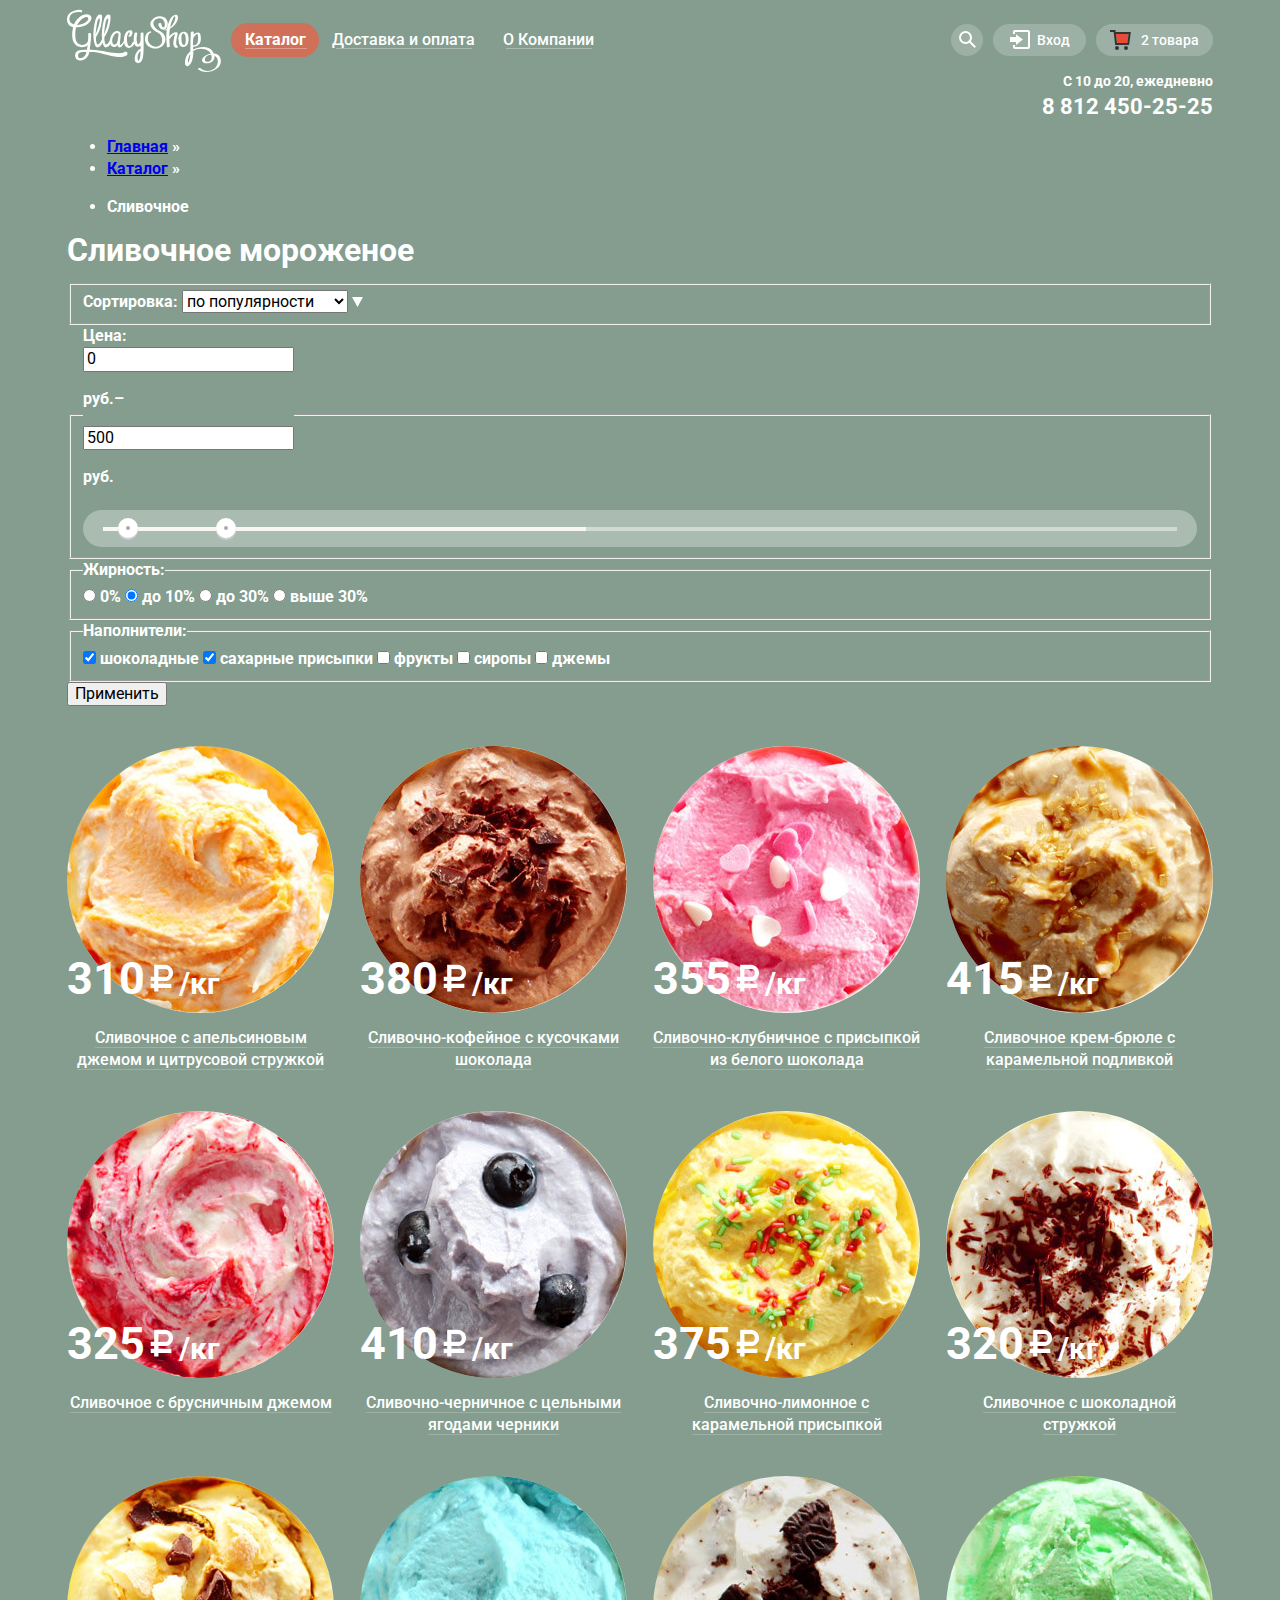
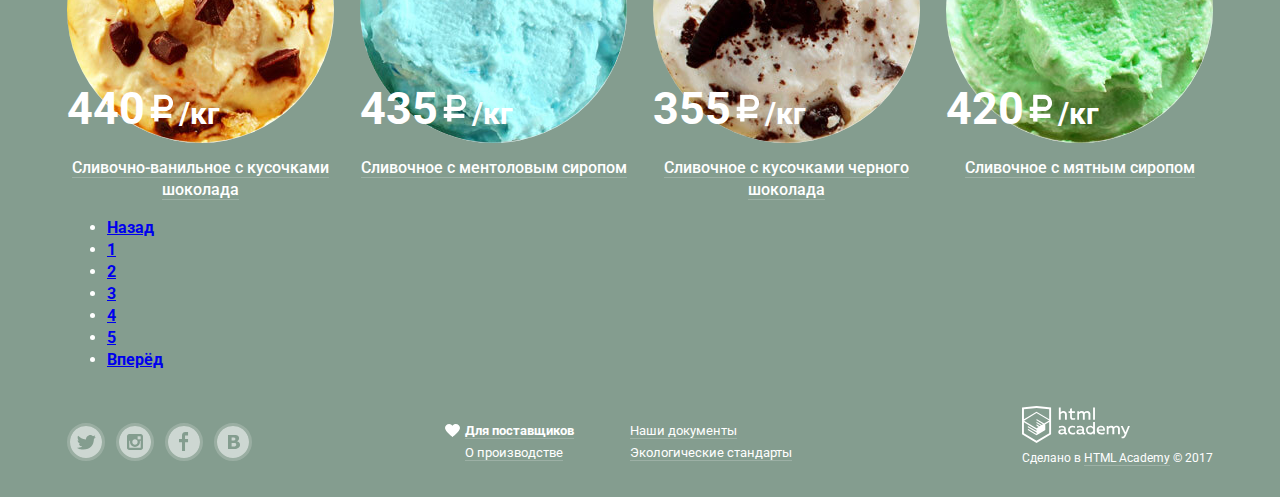
==== catalog.html @ 866242d4 "сделала почти все, кроме фильтров, хлебных крошек, навигации по страницам и карту поправить" ====
<!DOCTYPE html>
<html lang="ru">
  <head>
      <meta charset="utf-8">
      <title>HTML Academy: Глейси</title>
      <link rel="stylesheet" href="css/normalize.css">
      <link href="https://fonts.googleapis.com/css?family=Roboto:400,500,700" rel="stylesheet">
      <link rel="stylesheet" href="css/style.css">
  </head>
  <body>
      <header class="main_header container">
          <nav class="main_header_navigation">
            <a class="header_navigation_logo">
                <img src="img/logo.svg" alt="Логотип магазина Gllacy" width="154" height="64">
            </a>
            <ul class="header_navigation_list">
              <li class="header_navigation dropdown-wrp"  tabindex="0">
                <a href="catalog.html" class="link_active" aria-label="Перейти на сайт каталога" >Каталог</a>
                <ul class="sub_menu_list">
                  <li class="modal_menu"  tabindex="0">
                    <a href="#" > Новинки</a>
                  </li>
                  <li class="modal_menu">
                    <a href="catalog.html">Сливочное</a>
                  </li>
                  <li class="modal_menu">
                    <a href="#"> Щербеты</a>
                  </li>
                  <li class="modal_menu">
                    <a href="#"> Фруктовый лед</a>
                  </li>
                  <li class="modal_menu">
                    <a href="#"> Мелорин</a>
                  </li>
                </ul>
              </li>
              <li class="header_navigation ">
                <a href="#" class="link">Доставка и оплата</a>
              </li>
              <li class="header_navigation">
                <a href="#" class="link">О Компании</a>
              </li>
            </ul>
            <ul class="user_navigation_list">
              <li class="user_navigation dropdown-wrp" tabindex="0">
                <a href="#" class="user_nav_link">
                    <img src="img/loupe.svg" alt="Поиск" width="17" height="17">
                  <span aria-label="открыть форму для поиска"></span>
                </a>
                <section class="modal_search">
                  <form class="modal_search_form" method="post" action="https://echo.htmlacademy.ru">
                    <input name="text" type="search" placeholder="Что ищем?" value="">
                  </form>
                </section>
              </li>
              <li class="user_navigation dropdown-wrp" tabindex="0">
                <a href="#" aria-label="форма для входа" class="user_nav_link" >
                  <svg xmlns="http://www.w3.org/2000/svg" xmlns:xlink="http://www.w3.org/1999/xlink" width="21" height="19" viewBox="0 0 21 19">
                    <path d="M6 14.875L12.917 9.5 6 4.125v2.917H-.042v4.917H6z" />
                    <path d="M18 0H5C3.9 0 3 .9 3 2v2h2V2h13v15H5v-2H3v2c0 1.1.9 2 2 2h13c1.1 0 2-.9 2-2V2c0-1.1-.9-2-2-2z" />
                  </svg>
                  <span>Вход</span>
                </a>
                <section class=" modal_login">
                  <form class="modal_user_form" method="post" action="https://echo.htmlacademy.ru">
                    <input name="user-login" type="email" placeholder="Электронная почта" pattern="([A-z0-9_.-]{1,})@([A-z0-9_.-]{1,}).([A-z]{2,8})" value="">
                    <input name="user-password" type="password" placeholder="Пароль" value="">
                    <button class="btn modal_btn" type="submit">Войти</button>
                    <ul class="modal_login_list">
                      <li>
                        <a class="modal_login_btn" href="#">Забыли пароль?</a>
                      </li>
                      <li>
                        <a class="modal_login_btn" href="#">Новая регистрация</a>
                      </li>
                    </ul>
                  </form>
                </section>
              </li>
              <li class="user_navigation ">
                <a href="#" aria-label="Корзина товаров">
                    <img src="img/basket-red.svg" alt="товары в корзине" width="21" height="20">
                  <span>2 товара</span>
                </a>
                <section class="modal modal__cart">
                    <h2 class="visually-hidden">Наполнение корзины</h2>
                        <div class="table">
                            <div class="row-1">
                                <button class="modal__cart__delete-item" type="button"></button>                               
                                    <p class="modal__cart__img">
                                        <img src="img/orange-jam_small.jpg" alt="Пломбир с апельсиновым джемом" width="33" height="33">
                                    </p>
                                    <p class="modal-cart__ice-cream">Пломбир с апельсиновым джемом</p>
                                    <p class="modal-cart__price">1,5кг х
                                        <span class="modal-cart__price-count">200 руб.</span></p>
                                    <p class="price-per-weight">300 руб.</p>
                            </div>
                            <div class="row-1">
                                <button class="modal__cart__delete-item" type="button"></button>
                                    <p class="modal__cart__img">
                                        <img  src="img/strawberry_small.jpg" alt="Клубничный пломбир с присыпкой из белого шоколада" width="33" height="33">
                                    </p>
                                    <p class="modal-cart__ice-cream">Клубничный пломбир с присыпкой из белого шоколада</p>
                                    <p class="modal-cart__price">1,5кг х<span class="modal-cart__price-count">300 руб.</span></p>
                                    <p class="price-per-weight">450 руб.</p>
                            </div>
                        </div>
                        <span class="right">
                            <b class="modal__cart__sum">Итого: 750 руб.</b>
                        </span>
                        <a class="button modal__cart__button" href="#">Оформить заказ</a> 
                </section>   
              </li>
            </ul>
          </nav>
          <div class="time_work">
            <p>С 10 до 20, ежедневно</p>
            <a href="tel:88124502525" aria-label="телефон обратной связи">8 812 450-25-25</a>
          </div>
        </header>

    <main>
      <div class="container">
          <ul class="breadcrumbs">
            <li>
              <a class="breadcrumbs__link" href="index.html">Главная</a>
              <span class="section__breadcrumbs">&raquo;</span>
            </li>
            <li>
              <a class="breadcrumbs__link" href="#">Каталог</a>
              <span class="section__breadcrumbs">&raquo;</span>
            </li>
            <li>
              <p class="breadcrumbs__link--active" href="#">Сливочное</p>
            </li>
        </ul>
        <h1 class="header">Сливочное мороженое</h1>

        <section class="choice">

              <h2 class="visually-hidden">Форма выбора</h2>
              <form class="choice-form" action="https://echo.htmlacademy.ru" method="post">
                <div class="choice-wrapper">
                <fieldset class="choice-form-item">
                  <label class="choice-form__label" for="sort">Сортировка:</label>
                  <select class="choice-form__select" id="sort" name="sort">
                    <option class="choice-form__select__item" value="popularity">по популярности</option>
                    <option class="choice-form__select__item" value="cheapest">сначала недорогие</option>
                    <option class="choice-form__select__item" value="expensive">сначала дорогие</option>
                    <option class="choice-form__select__item" value="fat-range">по жирности</option>
                  </select>
                  <svg class="select-arrow" version="1.1" id="Layer_1" xmlns="http://www.w3.org/2000/svg" xmlns:xlink="http://www.w3.org/1999/xlink" x="0px" y="0px"
                    width="11px" height="10px" viewBox="0 0 11 10" enable-background="new 0 0 11 10" xml:space="preserve">
                    <polyline fill="currentColor" points="5.5,10 0,0 11,0 "/>
                  </svg>
                </fieldset>

                <fieldset class="choice-form-item">
                  <legend class="choice-form__price">Цена:
                    <div class="price-controls">
                      <label class="visually-hidden min-price" for="lowest-price">Наименьшая цена</label>
                      <input  type="text" id="lowest-price" value="0">
                      <p class="price-controls__label">руб.&ndash;</p>
                      <label class="visually-hidden max-price" for="highest-price">Наибольшая цена</label>
                      <input type="text" id="highest-price" value="500">
                      <p class="price-controls__label">руб.</p>
                    </div>
                  </legend>
                    <div class="choice-form-item__range-filter">
                      <div class="range-controls">
                        <div class="scale">
                          <div class="bar" style="margin-left: 0%; width: 45%"></div>
                        </div>
                        <div class="toggle toggle-min"></div>
                        <div class="toggle toggle-max"></div>
                       </div>
                    </div>
                </fieldset>

                <fieldset class="choice-form-item">
                  <legend class="choice-form__fat">Жирность:</legend>
                  <div class="choice-form__radio__wrapper">
                    <input class="choice-form__radio" type="radio" id="choice-form-btn-1" name="fat" value="0">
                    <label class="choice-form__label choice-form__radio__label" for="choice-form-btn-1">0%</label>
                    <input class="choice-form__radio" type="radio" id="choice-form-btn-2" name="fat" value="up-to-10" checked>
                    <label class="choice-form__label choice-form__radio__label" for="choice-form-btn-2">до 10%</label>
                    <input class="choice-form__radio" type="radio" id="choice-form-btn-3" name="fat" value="up-to-30">
                    <label class="choice-form__label choice-form__radio__label" for="choice-form-btn-3">до 30%</label>
                    <input class="choice-form__radio" type="radio" id="choice-form-btn-4" name="fat" value="over-30">
                    <label class="choice-form__label choice-form__radio__label" for="choice-form-btn-4">выше 30%</label>
                  </div>
                </fieldset>
                <fieldset class="choice-form-item">
                  <legend class="choice-form__inner">Наполнители:</legend>
                  <div class="choice-form__checkbox__wrapper">

                      <input class="choice-form__checkbox" type="checkbox" id="chocolate" name="chocolate" value="chocolate" checked>
                      <label class="choice-form__label choice-form__checkbox__label" for="chocolate">шоколадные</label>

                      <input class="choice-form__checkbox" type="checkbox" id="sugar" name="filler" value="sugar" checked>
                      <label class="choice-form__label choice-form__checkbox__label" for="sugar">сахарные присыпки</label>

                      <input class="choice-form__checkbox" type="checkbox" id="fruits" name="filler" value="fruits">
                      <label class="choice-form__label choice-form__checkbox__label" for="fruits">фрукты</label>

                      <input class="choice-form__checkbox" type="checkbox" id="syrup" name="filler" value="syrup">
                      <label class="choice-form__label choice-form__checkbox__label" for="syrup">сиропы</label>

                      <input class="choice-form__checkbox" type="checkbox" id="jam" name="filler" value="jam">
                      <label class="choice-form__label choice-form__checkbox__label" for="jam">джемы</label>

                </div>
                </fieldset>
                <button class="choice-form__sort-button" type="submit">Применить</button>
              </div>
              </form>
        </section>

        <div class="icecreams">
            <article class="icecream"  tabindex="0">
              <div class="icecream_inner">
                <div class="icecreams_container_image">
                  <img src="img/orange-jam.jpg" width="267" height="267" alt="Цитрусовое">
                </div>
                <p class="icecream_price">
                  <span class="price">310</span>
                  <span class="symbol"></span>
                  <span class="measure">/кг</span>
                </p>
                <p class="icecream_description">
                  <a href="#" class="link">Сливочное с апельсиновым джемом и цитрусовой стружкой</a>
                </p>
              </div>
              <div class="icecream_btn">
                <a class="btn hidden-btn">Быстрый просмотр</a>
              </div>
            </article>
            <article class="icecream"  tabindex="0">
              <div class="icecream_inner">
                <div class="icecreams_container_image">
                  <img src="img/coffee.jpg" width="267" height="267" alt="Кофейное">
                </div>
                <p class="icecream_price">
                  <span class="price">380</span>
                  <span class="symbol"></span>
                  <span class="measure">/кг</span>
                </p>
                <p class="icecream_description">
                  <a href="#" class="link">Сливочно-кофейное с кусочками шоколада</a>
                </p>
              </div>
              <div class="icecream_btn"  >
                <a class="btn hidden-btn">Быстрый просмотр</a>
              </div>
            </article>
            <article class="icecream"  tabindex="0">
              <div class="icecream_inner">
                <div class="icecreams_container_image">
                  <img src="img/strawberry.jpg" width="267" height="267" alt="Клубничное">
                </div>
                <p class="icecream_price">
                  <span class="price">355</span>
                  <span class="symbol"></span>
                  <span class="measure">/кг</span>
                </p>
                <p class="icecream_description">
                  <a href="#" class="link">Сливочно-клубничное с присыпкой из белого шоколада</a>
                </p>
              </div>
              <div class="icecream_btn">
                <a class="btn hidden-btn">Быстрый просмотр</a>
              </div>
            </article>
            <article class="icecream"  tabindex="0">
              <div class="icecream_inner">
                <div class="icecreams_container_image">
                  <img src="img/brulee.jpg" width="267" height="267" alt="Брюле">
                </div>
                <p class="icecream_price">
                  <span class="price">415</span>
                  <span class="symbol"></span>
                  <span class="measure">/кг</span>
                </p>
                <p class="icecream_description">
                  <a href="#" class="link">Сливочное крем-брюле с карамельной подливкой</a>
                </p>
              </div>
              <div class="icecream_btn">
                <a class="btn hidden-btn">Быстрый просмотр</a>
              </div>
            </article>
        </div>
        <div class="icecreams">   
            <article class="icecream"  tabindex="0">
                <div class="icecream_inner">
                  <div class="icecreams_container_image">
                    <img src="img/lingonberry.jpg" width="267" height="267" alt="Брусничное">
                  </div>
                  <p class="icecream_price">
                    <span class="price">325</span>
                    <span class="symbol"></span>
                    <span class="measure">/кг</span>
                  </p>
                  <p class="icecream_description">
                    <a href="#" class="link">Сливочное с брусничным джемом</a>
                  </p>
                </div>
                <div class="icecream_btn">
                  <a class="btn hidden-btn">Быстрый просмотр</a>
                </div>
              </article>
              <article class="icecream"  tabindex="0">
                <div class="icecream_inner">
                  <div class="icecreams_container_image">
                    <img src="img/bluberry.jpg" width="267" height="267" alt="Черничное">
                  </div>
                  <p class="icecream_price">
                    <span class="price">410</span>
                    <span class="symbol"></span>
                    <span class="measure">/кг</span>
                  </p>
                  <p class="icecream_description">
                    <a href="#" class="link">Сливочно-черничное с цельными ягодами черники</a>
                  </p>
                </div>
                <div class="icecream_btn"  >
                  <a class="btn hidden-btn">Быстрый просмотр</a>
                </div>
              </article>
              <article class="icecream"  tabindex="0">
                <div class="icecream_inner">
                  <div class="icecreams_container_image">
                    <img src="img/lemon.jpg" width="267" height="267" alt="Лимонное">
                  </div>
                  <p class="icecream_price">
                    <span class="price">375</span>
                    <span class="symbol"></span>
                    <span class="measure">/кг</span>
                  </p>
                  <p class="icecream_description">
                    <a href="#" class="link">Сливочно-лимонное с карамельной присыпкой</a>
                  </p>
                </div>
                <div class="icecream_btn">
                  <a class="btn hidden-btn">Быстрый просмотр</a>
                </div>
              </article>
              <article class="icecream"  tabindex="0">
                <div class="icecream_inner">
                  <div class="icecreams_container_image">
                    <img src="img/chocolatу-chips.jpg" width="267" height="267" alt="С шоколадной стружкой">
                  </div>
                  <p class="icecream_price">
                    <span class="price">320</span>
                    <span class="symbol"></span>
                    <span class="measure">/кг</span>
                  </p>
                  <p class="icecream_description">
                    <a href="#" class="link">Сливочное с шоколадной стружкой</a>
                  </p>
                </div>
                <div class="icecream_btn">
                  <a class="btn hidden-btn">Быстрый просмотр</a>
                </div>
              </article>
          </div>
          <div class="icecreams">   
              <article class="icecream"  tabindex="0">
                  <div class="icecream_inner">
                    <div class="icecreams_container_image">
                      <img src="img/vanilla-choco.jpg" width="267" height="267" alt="Ванильное">
                    </div>
                    <p class="icecream_price">
                      <span class="price">440</span>
                      <span class="symbol"></span>
                      <span class="measure">/кг</span>
                    </p>
                    <p class="icecream_description">
                      <a href="#" class="link">Сливочно-ванильное с кусочками шоколада</a>
                    </p>
                  </div>
                  <div class="icecream_btn">
                    <a class="btn hidden-btn">Быстрый просмотр</a>
                  </div>
                </article>
                <article class="icecream"  tabindex="0">
                  <div class="icecream_inner">
                    <div class="icecreams_container_image">
                      <img src="img/menthol.jpg" width="267" height="267" alt="Ментоловое">
                    </div>
                    <p class="icecream_price">
                      <span class="price">435</span>
                      <span class="symbol"></span>
                      <span class="measure">/кг</span>
                    </p>
                    <p class="icecream_description">
                      <a href="#" class="link">Сливочное с ментоловым сиропом</a>
                    </p>
                  </div>
                  <div class="icecream_btn"  >
                    <a class="btn hidden-btn">Быстрый просмотр</a>
                  </div>
                </article>
                <article class="icecream"  tabindex="0">
                  <div class="icecream_inner">
                    <div class="icecreams_container_image">
                      <img src="img/chocolate-pieces.jpg" width="267" height="267" alt="С черным шоколадом">
                    </div>
                    <p class="icecream_price">
                      <span class="price">355</span>
                      <span class="symbol"></span>
                      <span class="measure">/кг</span>
                    </p>
                    <p class="icecream_description">
                      <a href="#" class="link">Сливочное с кусочками черного шоколада</a>
                    </p>
                  </div>
                  <div class="icecream_btn">
                    <a class="btn hidden-btn">Быстрый просмотр</a>
                  </div>
                </article>
                <article class="icecream"  tabindex="0">
                  <div class="icecream_inner">
                    <div class="icecreams_container_image">
                      <img src="img/mint.jpg" width="267" height="267" alt="Мятное">
                    </div>
                    <p class="icecream_price">
                      <span class="price">420</span>
                      <span class="symbol"></span>
                      <span class="measure">/кг</span>
                    </p>
                    <p class="icecream_description">
                      <a href="#" class="link">Сливочное с мятным сиропом</a>
                    </p>
                  </div>
                  <div class="icecream_btn">
                    <a class="btn hidden-btn">Быстрый просмотр</a>
                  </div>
                </article>
            </div>
         
          <ul class="paginator">
            <div class="paginator__wrapper">
              <li class="paginator__item--prev"><a class="paginator__link paginator__link--prev" href="#">Назад</a></li>
              <li class="paginator__item--current"><a class="paginator__link paginator__link--current" href="#">1</a></li>
              <li class="paginator__item"><a class="paginator__link" href="#">2</a></li>
              <li class="paginator__item"><a class="paginator__link" href="#">3</a></li>
              <li class="paginator__item"><a class="paginator__link" href="#">4</a></li>
              <li class="paginator__item"><a class="paginator__link" href="#">5</a></li>
              <li class="paginator__item--next"><a class="paginator__link paginator__link--next" href="#">Вперёд</a></li>
            </div>
          </ul>

        </section>
      </div>
    </main>

    <footer class="main_footer container">
        <article class="footer_social">
          <ul class="footer_social_list">
            <li class="social_button">
              <a class="button--vk" href="#">
                <span aria-label="твиттер"></span>
                <svg xmlns="http://www.w3.org/2000/svg" width="32" height="32" viewBox="0 0 32 32">
                  <path fill="#FFF" d="M16 0C7.164 0 0 7.164 0 16c0 8.837 7.164 16 16 16 8.837 0 16-7.163 16-16 0-8.836-7.163-16-16-16zm7.944 12.809c-.251 6.516-3.463 10.832-10.992 10.702h-.486c-.447 0-4.543-.443-5.344-1.823 2.479.19 4.247-.406 5.12-1.136-1.048-.289-2.923-.461-3.251-2.848.384.104.618.221 1.299.113-1.307-.824-2.758-1.519-2.679-3.643.311.317 1.164.518 1.46.457-.768-.233-2.149-3.244-.974-4.781 1.984 1.79 4.075 3.482 7.804 3.643.227-2.214 1.24-3.699 3.168-4.325 1.84-.479 3.255.26 3.901 1.138.737-.224 1.453-.466 2.193-.685-.004.833-.569 1.463-.935 1.709.747.165 1.423-.475 1.423-.475-.184.963-1.094 1.725-1.707 1.954z"
                  />
                </svg>
              </a>
            </li>
            <li class="social_button">
              <a class="button--inst" href="#">
                <span aria-label="Инстаграм"></span>
                <svg version="1.1" id="Layer_1" xmlns="http://www.w3.org/2000/svg" xmlns:xlink="http://www.w3.org/1999/xlink" x="0px" y="0px"
                  width="32px" height="32px" viewBox="0 0 32 32" enable-background="new 0 0 32 32" xml:space="preserve">
                  <g>
                    <path fill="#FFFFFF" d="M20.916,16c0,2.728-2.211,4.938-4.938,4.938S11.039,18.728,11.039,16c0-0.394,0.051-0.773,0.138-1.14
                  h-0.897v6.838h11.396V14.86h-0.897C20.865,15.227,20.916,15.606,20.916,16z" />
                    <path fill="#FFFFFF" d="M15.978,18.659c1.466,0,2.659-1.193,2.659-2.659s-1.193-2.659-2.659-2.659
                  c-1.466,0-2.659,1.193-2.659,2.659S14.511,18.659,15.978,18.659z" />
                    <rect x="18.637" y="10.302" fill="#FFFFFF" width="3.039" height="3.039" />
                    <path fill="#FFFFFF" d="M16,0C7.164,0,0,7.164,0,16c0,8.837,7.164,16,16,16c8.837,0,16-7.163,16-16C32,7.164,24.837,0,16,0z
                 M23.955,21.698c0,1.254-1.025,2.279-2.279,2.279H10.279C9.026,23.978,8,22.952,8,21.698V10.302c0-1.253,1.026-2.279,2.279-2.279
                h11.396c1.254,0,2.279,1.026,2.279,2.279V21.698z" />
                  </g>
                </svg>
              </a>
            </li>
            <li class="social_button">
              <a class="button--fb" href="#">
                <span aria-label="facebook"></span>
                <svg xmlns="http://www.w3.org/2000/svg" width="32" height="32" viewBox="0 0 32 32">
                  <path fill="#FFF" d="M16 0C7.164 0 0 7.163 0 16s7.164 16 16 16c8.837 0 16-7.164 16-16S24.837 0 16 0zm4.062 9.455h-3.021v3.444h3.021v3.445h-3.021v8.61H14.02v-8.61H11v-3.445h3.021V9.455c0-1.902 1.353-3.445 3.021-3.445h3.021v3.445z"
                  />
                </svg>
              </a>
            </li>
            <li class="social_button">
              <a class="button--vk" href="#">
                <span aria-label="Вконтакте"></span>
                <svg xmlns="http://www.w3.org/2000/svg" width="32" height="32" viewBox="0 0 32 32">
                  <g fill="#FFF">
                    <path d="M16.637 14.495c.402-.019.719-.082.951-.188.326-.145.54-.33.641-.559.101-.229.15-.496.15-.797 0-.232-.058-.465-.174-.697-.116-.232-.322-.405-.617-.517-.264-.1-.592-.155-.984-.165a76.242 76.242 0 0 0-1.652-.014h-.339v2.965h.565c.571 0 1.057-.009 1.459-.028zM18.118 17.084c-.282-.081-.672-.125-1.166-.132a127.97 127.97 0 0 0-1.55-.009h-.79v3.493h.264c1.014 0 1.74-.003 2.18-.009a3.2 3.2 0 0 0 1.212-.245c.377-.157.633-.364.774-.625s.214-.562.214-.9c0-.446-.088-.788-.261-1.03-.17-.241-.464-.423-.877-.543z"
                    />
                    <path d="M16 0C7.164 0 0 7.164 0 16c0 8.837 7.164 16 16 16 8.837 0 16-7.163 16-16 0-8.836-7.163-16-16-16zm6.602 20.531a3.73 3.73 0 0 1-1.124 1.327c-.552.415-1.161.71-1.823.886s-1.501.264-2.519.264h-6.121V8.987h5.443c1.13 0 1.957.038 2.48.113a5.126 5.126 0 0 1 1.561.5c.533.27.929.632 1.189 1.087.26.455.392.975.392 1.558 0 .678-.179 1.278-.536 1.795-.358.518-.863.92-1.517 1.208v.075c.917.182 1.642.559 2.179 1.13.537.571.807 1.325.807 2.261 0 .678-.138 1.283-.411 1.817z"
                    />
                  </g>
                </svg>
              </a>
            </li>
          </ul>
        </article>
        <article class="footer_info">
          <ul class="footer_info_list">
            <li class="footer_info_item">
              <a class="link" href="#">Для поставщиков</a>
            </li>
            <li class="footer_info_item">
              <a class="link" href="#">Наши документы</a>
            </li>
            <li class="footer_info_item">
              <a class="link" href="#">О производстве</a>
            </li>
            <li class="footer_info_item">
              <a class="link" href="#">Экологические стандарты</a>
            </li>
          </ul>
        </article>
        <article class="footer_copyright">
          <p class="footer_description">
            Сделано в
            <a class="link" href="https://htmlacademy.ru/">HTML Academy</a> © 2017
          </p>
        </article>
      </footer>
    </div>
  </body>
</html>
---- css/style.css ----
body {
    margin: 0;
  
    font-weight: 700;
    font-size: 16px;
    line-height: 22px;
    font-family: "Roboto", sans-serif;
    color: #ffffff;
  
    background-color:  #849d8f;
  }
  
  /* */
  
  img {
    max-width: 100%;
  }
  
  .header_navigation_list {
    margin: 0;
  
    line-height: 18px;
  }
  
  .header_navigation_logo {
    padding-top: 9px;
  }
  
  .user_navigation {
    margin-right: 10px;
  }
  
  .user_navigation:nth-child(3) {
    margin-right: 0;
    position: relative;
  }
  
  .time_work {
    margin-left: auto;
  }
  
  .time_work p {
    margin: 0;
    margin-top: -6px;
    margin-bottom: 6px;
    padding: 0;
  
    font-size: 14px;
    line-height: 16px;
    text-align: end;
  }
  
  .time_work a {
    font-size: 22px;
    line-height: 24px;
    color: #ffffff;
    text-decoration: none;
  }
  
  .slider {
    position: relative;
  
    margin-bottom: 40px;
  }
  
  header .slider_title {
    font-size: 60px;
    line-height: 60.35px;
  }
  
  header .slider_button {
    font-size: 32px;
    line-height: 44px;
  }
  
  .visually_hidden:not(:focus):not(:active),
  input[type="checkbox"].visually_hidden,
  input[type="radio"].visually_hidden {
    position: absolute;
  
    width: 1px;
    height: 1px;
    padding: 0;
    overflow: hidden;
  
    white-space: nowrap;
  
  
    border: 0;
  
    clip: rect(0 0 0 0);
            clip-path: inset(100%);
  
    -webkit-clip-path: inset(100%);
  }
  
  .user_navigation > a {
    color: #ffffff;
    text-decoration: none;
  
    fill: #ffffff;
  }
  
  /*--------------------HEADER--------------------------*/
  
  .header_navigation {
    position: relative;
  }
  
  .header_navigation:not(.active)::after {
    content: "";
    position: absolute;
    right: 15px;
    bottom: 8px;
    left: 14px;
  
    height: 1px;
  
    background-color: rgba(255, 255, 255, 0.3);
  }
  
  .header_navigation:nth-child(1)::after {
    bottom: 18px;
  }
  
  .header_navigation_list {
    position: relative;
  
    align-items: center;
    margin-right: auto;
  
    -webkit-box-align: center;
    -ms-flex-align: center;
  }
  
  .header_navigation > a {
    margin-right: 3px;
  
    text-decoration: none;
  }
  
  /*-------------------------*/
  
  .header_navigation:nth-child(2) {
    margin-right: 5px;
  }
  
  .header_navigation > a {
    position: relative;
  
    display: -webkit-box;
    display: -ms-flexbox;
    display: flex;
    justify-content: center;
    align-items: center;
    width: 86px;
    height: 32px;
  
    border: 1px solid transparent;
    border-radius: 20px;
  
    -webkit-box-align: center;
  
    -webkit-box-pack: center;
    -ms-flex-align: center;
    -ms-flex-pack: center;
  }
  
  .header_navigation:not(.active):hover > a,
  .header_navigation:not(.active) > a:focus {
    color: #000000;
  
    background-color: rgba(255, 255, 255, 1);
    border: 1px solid transparent;
  }
  
  .header_navigation:not(.active)  a:active {
      box-shadow: inset 0 3px 8px -3px #000;
  }
  
  .header_navigation.dropdown-wrp.active > a {
    border: 1px solid transparent;
  } 
  
  .header_navigation:nth-child(2) > a {
    width: 160px;
  }
  
  .header_navigation:nth-child(3) > a {
    width: 110px;
  }
  
  .sub_menu_list {
    position: absolute;
    top: 50px;
    z-index: 5;
  
    -webkit-box-sizing: border-box;
            box-sizing: border-box;
    width: 143px;
  
    list-style: none;
  
    background-color: #ffffff;
  }
  
  .sub_menu_list {
    display: none;
    margin: 0;
    padding: 0;
  
    font-size: 14px;
    line-height: 16px;
  
    border-radius: 5px;
  }
  
  .header_navigation:nth-child(1) {
    padding: 10px 0;
  }
  
  .header_navigation:nth-child(1):hover .sub_menu_list,
  .header_navigation:nth-child(1):focus .sub_menu_list {
    display: block;
  }
  
  .modal_menu {
    padding: 10px 20px;
  
    font-weight: 400;
    color: #000000;
  }
  
  .modal_menu a {
    display: block;
  
    color: #000000;
    text-decoration: none;
  }
  
  
  
  .modal_menu:nth-child(1) {
    position: relative;
  
    padding-bottom: 15px;
  
    font-weight: 700;
  }
  
  .modal_menu:nth-child(1)::after {
    content: "";
    position: absolute;
    right: 9px;
    bottom: 0;
    left: 6px;
  
    border-bottom: 1px solid #d1d0ce;
  }
  
  .modal_menu:hover,
  .modal_menu:focus {
    background-color: #fbded7;
  }
  
  .modal_menu:active {
    background-color: #f6b5a5;
  }
  
  .modal_menu:active a {
    color: #ffffff;
  }
  
  .modal_menu:first-child:hover,
  .modal_menu:first-child:focus {
    border-top-left-radius: 5px;
    border-top-right-radius: 5px;
  }
  
  .modal_menu:last-child:hover,
  .modal_menu:last-child:focus {
    border-bottom-right-radius: 5px;
    border-bottom-left-radius: 5px;
  }
  
  .modal_menu.active {
    color: #ffffff;
  
    background-color: #d07058;
  }
  
  .btn {
    z-index: 3;
  
    -webkit-box-sizing: border-box;
            box-sizing: border-box;
    padding: 12px 24px;
  
    background-color: #ff0000;
    background-image: -webkit-linear-gradient( 90deg, rgb(231, 74, 53) 0%, rgb(242, 104, 67) 100%);
    background-image:     -ms-linear-gradient( 90deg, rgb(231, 74, 53) 0%, rgb(242, 104, 67) 100%);
    border: none;
    border-radius: 23px;
    -webkit-box-shadow: 0 2px 2px 0 rgba(172, 16, 0, 0.64);
            box-shadow: 0 2px 2px 0 rgba(172, 16, 0, 0.64);
    opacity: 0.988;
  }
  
  /*-----------------------------*/
  
  .container {
    width: 1146px;
    margin: 0 auto;
  }
  
  .main_header.container {
    display: -webkit-box;
    display: -ms-flexbox;
    display: flex;
    -ms-flex-direction: column;
        flex-direction: column;
  
    -webkit-box-direction: normal;
    -webkit-box-orient: vertical;
  }
  
  .main_header_navigation {
    display: -webkit-box;
    display: -ms-flexbox;
    display: flex;
    -ms-flex-direction: row;
        flex-direction: row;
    justify-content: space-between;
  
    -webkit-box-direction: normal;
    -webkit-box-orient: horizontal;
    -webkit-box-pack: justify;
    -ms-flex-pack: justify;
  }
  
  .header_navigation_list {
    display: -webkit-box;
    display: -ms-flexbox;
    display: flex;
    padding: 0;
    padding-top: 8px;
  
    padding-bottom: 8px;
    padding-left: 10px;
  
    list-style: none;
  }
  
  .user_navigation_list {
    display: -webkit-box;
    display: -ms-flexbox;
    display: flex;
    -ms-flex-direction: row;
        flex-direction: row;
    align-items: center;
    margin: 0;
    padding: 0;
  
    list-style: none;
    font-weight: 500;
    font-size: 14px;
    line-height: 16px;
  
    -webkit-box-align: center;
    -webkit-box-direction: normal;
    -webkit-box-orient: horizontal;
    -ms-flex-align: center;
  }
  
  .user_navigation > a {
    position: relative;
  
    display: -webkit-box;
    display: -ms-flexbox;
    display: flex;
    justify-content: center;
    align-items: center;
    width: 32px;
    min-height: 32px;
  
    background-color: rgba(255, 255, 255, 0.2);
    border-radius: 50%;
  
    -webkit-box-align: center;
    -webkit-box-pack: center;
    -ms-flex-align: center;
    -ms-flex-pack: center;
  }
  
  .user_navigation:nth-child(1):hover > a,
  .user_navigation:nth-child(2):hover > a,
  .user_navigation:nth-child(1) > a:focus,
  .user_navigation:nth-child(2) > a:focus,
  .user_navigation:nth-child(3).basket > a {
    background-color: rgba(255, 255, 255, 1);
  }
  
  .user_navigation:nth-child(2) > a {
    width: 93px;
  
    border-radius: 20px;
  }
  
  .user_navigation:nth-child(3) > a {
    width: 117px;
  
    border-radius: 20px;
  }
  
  /*------------------------*/
  
  .modal_search_form {
    -webkit-box-sizing: border-box;
            box-sizing: border-box;
    width: 341px;
    padding: 20px 15px;
  
    background-color: #f8f7f4;
    border-radius: 5px;
  }
  
  .modal_search_form input {
    width: 310px;
    padding: 9px 15px;
  
    border: none;
    border-radius: 5px;
    -webkit-box-shadow: 0 0 1px 0 gray;
            box-shadow: 0 0 1px 0 gray;
  }
  
  /*--------------*/
  
  .dropdown-wrp {
    position: relative;
  }
  
  /*-------*/
  
  .user_navigation:nth-child(2),
  .user_navigation:nth-child(1),
  .user_navigation:nth-child(3) {
    padding: 5px 0;
  }
  
  .user_navigation:nth-child(2),
  .user_navigation:nth-child(3) {
    display: -webkit-box;
    display: -ms-flexbox;
    display: flex;
    justify-content: space-between;
    align-items: center;
  
    -webkit-box-align: center;
    -webkit-box-pack: justify;
    -ms-flex-align: center;
    -ms-flex-pack: justify;
  }
  
  .user_navigation:nth-child(2) span {
    padding-left: 6px;
  }
  
  .user_navigation:nth-child(3) span {
    padding-left: 10px;
  }
  
  .user_navigation:not(:nth-child(3)):hover a,
  .user_navigation:not(:nth-child(3)) a:focus {
    color: #000000;
  
    fill: #000000;
  }
  
  .user_navigation:nth-child(2):hover .modal_login,
  .user_navigation:nth-child(1):hover .modal_search,
  .user_navigation:nth-child(2):focus .modal_login,
  .user_navigation:nth-child(1):focus .modal_search {
    display: block;
  }
  
  .modal_login,
  .modal_search {
    position: absolute;
    top: 42px;
    right: 0;
    z-index: 2;
  
    display: none;
  }
  
  .modal_user_form {
    display: -webkit-box;
    display: -ms-flexbox;
    display: flex;
    -ms-flex-direction: column;
        flex-wrap: wrap;
    justify-content: space-between;
    -webkit-box-sizing: border-box;
            box-sizing: border-box;
    width: 277px;
    padding: 20px 15px;
  
    background-color: #f8f7f4;
    border-radius: 5px;
  
    -webkit-box-direction: normal;
    -webkit-box-orient: vertical;
    -webkit-box-pack: justify;
    -ms-flex-pack: justify;
    -ms-flex-wrap: wrap;
  }
  
  .modal_user_form input {
    -webkit-box-sizing: border-box;
            box-sizing: border-box;
    width: 240px;
    margin: 0;
    margin-bottom: 20px;
    padding: 13px 15px;
  
    border: none;
    border-radius: 5px;
    -webkit-box-shadow: 0 0 1px 0 gray;
            box-shadow: 0 0 1px 0 gray;
  }
  
  .modal_login_list {
    display: -webkit-box;
    display: -ms-flexbox;
    display: flex;
    -ms-flex-direction: column;
        flex-direction: column;
    margin: 0;
    padding: 0;
  
    list-style: none;
    font-size: 13px;
  
    -webkit-box-direction: normal;
    -webkit-box-orient: vertical;
  }
  
  .modal_btn {
    width: 100px;
  }
  
  .modal_login_btn {
    font-weight: 400;
    line-height: 24px;
    font-style: 13px;
  }
  
  .modal_login_list:hover {
    color: #e84d37;
  }
  
  /**----------------------------------*/
  
  .visually-hidden {
    position: absolute;
  
    width: 1px;
    height: 1px;
  
    clip: rect(0, 0, 0, 0);
  }
  
  .site-wrapper {
    position: relative;
  
    min-width: 940px;
  
    background-color: #849d8f;
    background-image: url("../img/main_1.png");
    background-repeat: no-repeat;
    background-position: top center;
  
    -webkit-transition: background-image 0.5s ease, background-color 0.5s ease;
         -o-transition: background-image 0.5s ease, background-color 0.5s ease;
            transition: background-image 0.5s ease, background-color 0.5s ease;
  }
  
  .site-wrapper::before,
  .site-wrapper::after {
    content: "";
  
    visibility: hidden;
  }
  
  .site-wrapper::before {
    background-image: url("../img/main_2.png");
  }
  
  .site-wrapper::after {
    background-image: url("../img/main_3.png");
  }
  
  .slider_container {
    position: relative;
  
    width: 900px;
    margin: 0 auto;
    padding: 0 20px;
  }
  
  .slider {
    position: relative;
  
    padding-top: 245px;
  
    text-align: center;
    color: #ffffff;
  }
  
  .slider-list {
    margin: 0;
    padding: 0;
  
    list-style: none;
  }
  
  .slide {
    display: none;
  }
  
  .slide-title {
    position: absolute;
    bottom: 35px;
    left: 115px;
  
    width: 710px;
  
    font-size: 60px;
    line-height: 60px;
  }
  
  .button {
    display: inline-block;
    padding: 12px 44px;
  
    font-weight: 600;
    font-size: 32px;
    line-height: 44px;
    vertical-align: top;
    text-align: center;
    color: #ffffff;
    text-decoration: none;
    text-shadow: 0 2px 5px rgba(160, 32, 11, 0.76);
  
    background: #f26843;
    background-image: -webkit-gradient(linear, left top, left bottom, from(#f26843), to(#e74a35));
    background-image: -webkit-linear-gradient(top, #f26843 0%, #e74a35 100%);
    background-image:      -o-linear-gradient(top, #f26843 0%, #e74a35 100%);
    background-image:         linear-gradient(to bottom, #f26843 0%, #e74a35 100%);
    border: none;
    border-radius: 50px;
    -webkit-box-shadow: 0 2px 2px rgba(172, 16, 0, 0.64);
            box-shadow: 0 2px 2px rgba(172, 16, 0, 0.64);
    cursor: pointer;
  }
  
  .button:hover,
  .btn:hover,
  .button:focus,
  .btn:focus {
    z-index: 3;
  
    background-image: -webkit-gradient(linear, left top, left bottom, from(#f58669), to(#ec6f5e));
    background-image: -webkit-linear-gradient(top, #f58669 0%, #ec6f5e 100%);
    background-image:      -o-linear-gradient(top, #f58669 0%, #ec6f5e 100%);
    background-image:         linear-gradient(to bottom, #f58669 0%, #ec6f5e 100%);
    -webkit-box-shadow: 0 2px 2px rgba(172, 16, 0, 1);
            box-shadow: 0 2px 2px rgba(172, 16, 0, 1);
  }
  
  .button:active,
  .btn:active {
    z-index: 3;
  
    background-image: -webkit-gradient(linear, left top, left bottom, from(#d84732), to(#e1613e));
    background-image: -webkit-linear-gradient(top, #d84732 0%, #e1613e 100%);
    background-image:      -o-linear-gradient(top, #d84732 0%, #e1613e 100%);
    background-image:         linear-gradient(to bottom, #d84732 0%, #e1613e 100%);
    -webkit-box-shadow: inset 0 2px 2px rgba(172, 16, 0, 1);
            box-shadow: inset 0 2px 2px rgba(172, 16, 0, 1);
  }
  
  .slider {
    position: relative;
  
    margin-bottom: 40px;
  }
  
  .slide-button {
    display: block;
    -webkit-box-sizing: border-box;
            box-sizing: border-box;
    width: 278px;
    margin-top: 178px;
    margin-left: 310px;
    padding: 10px 35px;
  }
  
  .slider-controls {
    position: absolute;
    bottom: 22px;
    left: -103px;
    z-index: 20;
  
    font-size: 0;
  }
  
  .slider-controls label {
    display: inline-block;
    width: 17px;
    height: 17px;
    margin-right: 8px;
  
    vertical-align: top;
  
    background-color: transparent;
    border: 2px solid #ffffff;
    border-radius: 50%;
    cursor: pointer;
  }
  
  #sld-1:checked ~ .site-wrapper {
    background-color: #849d8f;
    background-image: url("../img/main_1.png");
  }
  
  #sld-2:checked ~ .site-wrapper {
    background-color: #8996a6;
    background-image: url("../img/main_2.png");
  }
  
  #sld-3:checked ~ .site-wrapper {
    background-color: #9d8b84;
    background-image: url("../img/main_3.png");
  }
  
  #sld-1:checked ~ .site-wrapper #slide1,
  #sld-2:checked ~ .site-wrapper #slide2,
  #sld-3:checked ~ .site-wrapper #slide3 {
    display: block;
  }
  
  #sld-1:checked ~ .site-wrapper label[for="sld-1"],
  #sld-2:checked ~ .site-wrapper label[for="sld-2"],
  #sld-3:checked ~ .site-wrapper label[for="sld-3"] {
    background-color: #ffffff;
  }
  
  /* #sld-1:focus ~ .site-wrapper label[for="sld-1"],
  #sld-2:focus ~ .site-wrapper label[for="sld-2"],
  #sld-3:focus ~ .site-wrapper label[for="sld-3"] {
    background-color: #ffffff;
  } */
  
  /*-------------------------------------------------*/
  
  .main {
    position: relative;
  }
  
  .main::after {
    content: "";
    position: absolute;
    right: 0px;
    bottom: 0px;
    left: 0px;
    height: 1px;
    background-color: rgba(255, 255, 255, 0.3);
  }
  
  .free_items {
    display: -webkit-box;
    display: -ms-flexbox;
    display: flex;
    justify-content: space-between;
  
    -webkit-box-pack: justify;
    -ms-flex-pack: justify;
  }
  
  .offer {
    -webkit-box-sizing: border-box;
            box-sizing: border-box;
    padding: 18px;
    padding-top: 16px;
  }
  
  .free_items .offer_title {
    margin: 0;
    margin-bottom: 16px;
    padding: 0;
  
    font-size: 35px;
    line-height: 41px;
  }
  
  .free_items .offer_data {
    margin: 0;
    margin-bottom: 46px;
    padding: 0;
  
    font-size: 18px;
    line-height: 22px;
  }
  
  .free_items .offer,
  .free_items .offer:first-child {
    max-width: 560px;
    min-height: 230px;
  
    background-color: #ec5413;
    background-image: url("../img/raspberry.jpg");
    background-repeat: no-repeat;
    background-size: cover;
    border-radius: 15px;
  }
  
  .free_items .offer:last-child {
    background-color: #804000;
    background-image: url("../img/layer_choco.jpg");
    background-size: cover;
    border-radius: 15px;
  }
  
  .offer.item--chocolate .btn {
    display: block;
    -webkit-box-sizing: border-box;
            box-sizing: border-box;
    width: 189px;
    margin-left: auto;
    padding: 10px 15px;
  
    vertical-align: middle;
    text-align: center;
  }
  
  .offer.item--rusberry .btn {
    display: block;
    -webkit-box-sizing: border-box;
            box-sizing: border-box;
    width: 165px;
    margin-left: auto;
    padding: 10px 15px;
  
    text-align: center;
  }
  
  .btn {
    font-size: 18px;
    line-height: 24px;
    color: #ffffff;
    text-decoration: none;
  
    cursor: pointer;
  }
  
  /*------------------*/
  
  .description {
    font-weight: 400;
    color: black;
  }
  
  .advantage_title h3 {
    margin: 0;
    margin-bottom: 21px;
    padding: 0;
  
    font-weight: 500;
    font-size: 24px;
    line-height: 30px;
  }
  
  .advantages_list .advantage_description {
    display: -webkit-box;
    display: -ms-flexbox;
    display: flex;
        flex-wrap: wrap;
    justify-content: space-between;
    margin: 0;
    padding: 0;
    padding-bottom: 23px;
  
    -webkit-box-pack: justify;
    -ms-flex-pack: justify;
    -ms-flex-wrap: wrap;
  }
  
  .description {
    margin-top: 38px;
  }
  
  .advantages_list {
    position: relative;
  
    display: -webkit-box;
    display: -ms-flexbox;
    display: flex;
    -ms-flex-direction: row;
        flex-direction: row;
        flex-wrap: wrap;
    justify-content: space-between;
    margin: 0;
    padding: 0;
  
    list-style-type: none;
  
    -webkit-box-direction: normal;
    -webkit-box-orient: horizontal;
    -webkit-box-pack: justify;
    -ms-flex-pack: distribute;
    -ms-flex-pack: justify;
    -ms-flex-wrap: wrap;
  }
  
  .advantages_list .advantage.item {
    position: relative;
  
    width: 485px;
    padding-left: 57px;
  }
  
  .advantage.item .advantage_description:before {
    content: "";
    position: absolute;
    top: -13px;
    left: 0;
  
    display: block;
    width: 49px;
    min-height: 49px;
  
    background-size: cover;
    border-radius: 16px;
  }
  
  .advantages_list .advantage.item:nth-child(2),
  .advantages_list .advantage.item:nth-child(4) {
    width: 475px;
  }
  
  .advantage.item:nth-child(1) .advantage_description:before {
    background-image: url("../img/ice-cream.svg");
  }
  
  .advantage.item:nth-child(2) .advantage_description:before {
    background-image: url("../img/cow.svg");
  }
  
  .advantage.item:nth-child(3) .advantage_description:before {
    background-image: url("../img/eco.svg");
  }
  
  .advantage.item:nth-child(4) .advantage_description:before {
    background-image: url("../img/thermometer.svg");
  }
  
  .description .description_info {
    -webkit-box-sizing: border-box;
            box-sizing: border-box;
    max-width: 1146px;
    height: 306px;
    padding: 25px 30px 30px 20px;
  
    background-color: #804000;
    background-image: url("../img/waffle.jpg");
    background-repeat: no-repeat;
    background-size: cover;
    border-radius: 15px;
  }
  
  /*----------------------------*/
  
  .about-us {
    margin-top: 40px;
  
    color: black;
  }
  
  .about-us.container {
    display: -webkit-box;
    display: -ms-flexbox;
    display: flex;
    justify-content: space-between;
  
    -webkit-box-pack: justify;
    -ms-flex-pack: justify;
  }
  
  .news .news_title {
    margin: 0;
    padding: 0;
    padding-bottom: 5px;
  
    font-size: 16px;
    line-height: 22px;
  }
  
  .feedback_form label {
    font-weight: 400;
  }
  
  .feedback_form {
    position: absolute;
    top: 5px;
    left: 5px;
    z-index: 111;
  
    -webkit-box-sizing: border-box;
            box-sizing: border-box;
    width: 549px;
    height: 211px;
    padding: 0 20px;
    padding-top: 29px;
  
    background-color: rgb(248, 247, 244);
    border-radius: 10px;
  }
  
  .feedback_form input {
    display: inline-block;
    -webkit-box-sizing: border-box;
            box-sizing: border-box;
    width: 368px;
    margin-right: 4px;
    padding: 10px;
    padding-left: 15px;
  
    line-height: 24px;
  
    border: none;
    border: none;
    border-radius: 5px;
    -webkit-box-shadow: 0 0 1px 0 gray;
            box-shadow: 0 0 1px 0 gray;
  }
  
  .feedback_form .btn {
    -webkit-box-sizing: border-box;
            box-sizing: border-box;
    width: 128px;
    margin-top: 37px;
    margin-left: 4px;
    padding: 10px 20px 10px 20px;
  }
  
  .news {
    display: -webkit-box;
    display: -ms-flexbox;
    display: flex;
    -ms-flex-direction: column;
        flex-direction: column;
    -webkit-box-sizing: border-box;
            box-sizing: border-box;
    width: 560px;
    min-height: 220px;
    padding: 22px 20px 10px 19px;
  
    background-color: lightgray;
    background-image: url("../img/layer_strawberry.jpg");
    background-repeat: no-repeat;
    background-size: cover;
    border-radius: 15px;
  
    -webkit-box-direction: normal;
    -webkit-box-orient: vertical;
  }
  
  .new_text {
    width: 290px;
    margin: 0;
  
    font-size: 24px;
    line-height: 30px;
    text-decoration: underline;
  }
  
  .new_text a {
    color: #000000;
  }
  
  .about-us .feedback {
    position: relative;
    z-index: 0;
  
    -webkit-box-sizing: border-box;
            box-sizing: border-box;
    width: 560px;
    min-height: 220px;
  
    background-color: #ff0080;
    background-image: url("../img/bg-post.svg");
    background-repeat: no-repeat;
    background-size: cover;
    border-radius: 15px;
  }
  
  /*-----------------------------------*/
  
  .map_container {
    width: 900px;
    margin: 0 auto;
    margin-top: 39px;
    z-index: 2;
    color: #000;
  }
  
  .map_form {
    position: absolute;
    top: 63px;
    right: 257px;
    display: -webkit-box;
    display: -ms-flexbox;
    display: flex;
    -ms-flex-direction: column;
    flex-direction: column;
    -webkit-box-sizing: border-box;
    box-sizing: border-box;
    width: 302px;
    padding: 0 25px;
    padding-top: 28px;
    background-color: #fefefe;
    border-radius: 15px;
    -webkit-box-direction: normal;
    -webkit-box-orient: vertical;
    z-index: 2;
  }
  
  .map_form_paragraph {
    width: 155px;
    margin: 0;
    padding: 0;
  
    font-weight: 400;
    font-size: 14px;
    line-height: 20px;
    z-index: 2;
  }
  
  .map_form_paragraph:nth-child(2) {
    width: 180px;
    margin-top: 22px;
    margin-top: 19px;
    padding-bottom: 25px;
    z-index: 2;
  }
  
  .map_form_paragraph_bold {
    display: block;
    width: 230px;
  
    font-weight: 700;
    font-size: 18px;
    line-height: 24px;
    z-index: 2;
  }
  
  .map_form_paragraph:nth-child(2) .map_form_paragraph_bold {
    padding-top: 5px;
  }
  
  .mymap {
    position: relative;
    width: 100%;
    min-height: 429px;
    color: #000000;
    background-image: url("../img/map.jpg");
    background-repeat: no-repeat;
    background-size: cover;
  }
  
  .map_form_btn {
    display: block;
    -webkit-box-sizing: border-box;
            box-sizing: border-box;
    width: 251px;
    margin-bottom: 32px;
    padding: 10px 20px;
  
    text-align: center;
    z-index: 2;
  }
  
  .contacts-tel {
    font-weight: bold;
    color: #000000;
    text-decoration: none;
    z-index: 2;
  }
  
  .mymap:after {
    content: "";
    position: absolute;
    top: 139px;
    left: 266px;
  
    width: 80px;
    min-height: 140px;
  
    background-image: url("../img/pin.svg");
    z-index: 2;
  }
  
  /*-------------------------------------*/
  
  .main_footer {
    display: -webkit-box;
    display: -ms-flexbox;
    display: flex;
    justify-content: space-between;
    padding-bottom: 30px;
  
    -webkit-box-pack: justify;
    -ms-flex-pack: justify;
  }
  
  .footer_info_item .link {
    font-weight: 400;
    font-size: 13px;
    line-height: 18px;
  }
  
  .footer_info_item {
    flex-grow: 1;
    width: 50%;
  
    text-align: left;
  
    -webkit-box-flex: 1;
    -ms-flex-positive: 1;
  }
  
  .footer_info_item:first-of-type > a {
    font-weight: 700;
  }
  
  .footer_description {
    margin: 0;
    padding: 0;
  
    font-weight: 400;
    font-size: 12px;
    line-height: 18px;
  }
  
  .footer_description .link {
    align-self: flex-start;
  
    font-weight: 400;
    font-size: 12px;
    line-height: 18px;
  
    -ms-flex-item-align: start;
  }
  
  .footer_info_list {
    position: relative;
  
    display: -webkit-box;
    display: -ms-flexbox;
    display: flex;
    -ms-flex-direction: row;
        flex-direction: row;
        flex-wrap: wrap;
    justify-content: space-between;
    -webkit-box-sizing: border-box;
            box-sizing: border-box;
    width: 330px;
    margin: 0;
    margin-top: 32px;
    margin-right: 15px;
    padding: 0;
  
    list-style: none;
  
    -webkit-box-direction: normal;
    -webkit-box-orient: horizontal;
    -webkit-box-pack: justify;
    -ms-flex-pack: justify;
    -ms-flex-wrap: wrap;
  }
  
  .footer_social_list {
    margin: 0;
  }
  
  .footer_social_list {
    display: -webkit-box;
    display: -ms-flexbox;
    display: flex;
    margin-top: 36px;
    padding: 0;
  
    list-style: none;
  }
  
  .social_button {
    width: 32px;
    height: 32px;
    margin-right: 10px;
    margin-right: 11px;
  
    border: 3px solid rgba(255, 255, 255, 0.3);
    border-radius: 50px;
    opacity: 0.6;
  }
  
  .social_button:hover {
    opacity: 1;
  }
  
  .social_button:active {
    opacity: 0.6;
  }
  
  .social_button:nth-child(4) {
    margin-right: 0;
  }
  
  .footer_info_list .footer_info_item:first-child .link:before {
    content: "";
    position: absolute;
    top: 5px;
    left: -20px;
  
    width: 15px;
    min-height: 13px;
  
    background-image: url("../img/heart.svg");
    background-repeat: no-repeat;
  }
  
  .footer_copyright {
    position: relative;
  
    margin-top: 25px;
    margin-top: 62px;
  }
  
  .footer_copyright .footer_description:before {
    content: "";
    position: absolute;
    top: -43px;
    bottom: 26px;
  
    display: block;
    width: 108px;
    min-height: 39px;
  
    background-image: url(../img/logo-htmlacademy.svg);
    background-repeat: no-repeat;
  }
  
  .link {
    font-weight: 500;
    color: white;
    text-decoration: none;
  
    border-bottom: 1px solid rgba(255, 255, 255, 0.2);
  }

  .link_active {
    background-color: #d07058;
    color: #ffffff;
  }
  
  .link:visited {
    color: #ffffff;
    border-bottom: 2px solid #ffffff;
  }
  
  .link:hover,
  .link:active,
  .link:focus {
    color: #ffbc9e;
  
    border-bottom: 1px solid #ffbc9e;
  }
  
  .modal__cart {
    display: none;
  }
  /*------------------------------*/
  
  .modal_feedback {
    position: fixed;
    top: 308px;
    left: 50%;
    z-index: 100;
  
    display: none;
    -webkit-box-sizing: border-box;
            box-sizing: border-box;
    width: 477px;
    margin-left: -240px;
    padding: 20px 25px 25px 25px;
  
    color: #000000;
  
    background-color: #f8f7f4;
    border-radius: 10px;
  }
  
  .feedback_form_title {
    margin: 0;
    margin-bottom: 26px;
    padding: 0;
  
    font-weight: 500;
    font-size: 24px;
    line-height: 28px;
  }
  
  .modal_feedback_form {
    position: relative;
  
    display: -webkit-box;
    display: -ms-flexbox;
    display: flex;
    -ms-flex-direction: column;
        flex-direction: column;
  
    -webkit-box-direction: normal;
    -webkit-box-orient: vertical;
  }
  
  .modal_feedback_form textarea {
    -webkit-box-sizing: border-box;
            box-sizing: border-box;
    width: 426px;
    height: 153px;
    margin-bottom: 26px;
    padding: 10px 15px;
  
    border: none;
    border-radius: 5px;
    -webkit-box-shadow: 0 0 1px 0 gray;
            box-shadow: 0 0 1px 0 gray;
  
    resize: none;
  }
  
  .modal_feedback_form input {
    -webkit-box-sizing: border-box;
            box-sizing: border-box;
    width: 265px;
    margin-bottom: 20px;
    padding: 9px 15px;
  
    border: none;
    border-radius: 5px;
    -webkit-box-shadow: 0 0 1px 0 gray;
            box-shadow: 0 0 1px 0 gray;
  }
  
  .feedback_form_btn {
    position: absolute;
    top: 0;
    right: -8px;
  
    width: 17px;
    min-height: 17px;
  
    background-color: transparent;
    border: none;
  }
  
  .feedback_form_btn::after {
    content: "";
    position: absolute;
    top: 0;
    right: 0;
  
    width: 17px;
    min-height: 17px;
  
    background-image: url("../img/cross-big.svg");
    background-repeat: no-repeat;
  }
  
  .modal_feedback_form .btn {
    -webkit-box-sizing: border-box;
            box-sizing: border-box;
    width: 138px;
    margin-left: auto;
  }
  
  /*-------------Catalog--------------------*/
  
  .header_navigation.active > a {
    color: #ffffff;
  
    background-color: #d07058;
  }
  
  .modal_menu .active {
    background-color: rgba(208, 112, 88, 1);
  }
  
  .main_header {
    position: relative;
  }
  
  .navigation_menu_list {
    position: absolute;
    bottom: 0;
    left: 0;
  
    display: -webkit-box;
    display: -ms-flexbox;
    display: flex;
    margin: 0;
    padding: 0;
  
    list-style: none;
  }
  
  .navigation_menu_list li {
    position: relative;
  
    margin-right: 22px;
  }
  
  .navigation_menu_list li:not(:nth-child(3))::after {
    content: "»";
    position: absolute;
    bottom: 0;
    left: 60px;
  }
  
  .navigation_menu_list .link {
    font-weight: 400;
    font-size: 14px;
    line-height: 16px;
  }
  
  .navigation_menu_elem:nth-child(3) .link {
    border-color: transparent;
  }
  
  .general_title {
    margin: 0;
    margin-bottom: 25px;
    padding: 0;
  
    font-size: 35px;
    line-height: 41px;
  }
  
  .main.container {
    display: -webkit-box;
    display: -ms-flexbox;
    display: flex;
    -ms-flex-direction: column;
        flex-direction: column;
  
    -webkit-box-direction: normal;
    -webkit-box-orient: vertical;
  }
  
  .user_navigation.basket span {
    padding-left: 2px;
  
    color: #000000;
  }
  
  .user_navigation.basket  a {
    -webkit-box-sizing: border-box;
            box-sizing: border-box;
  }
  
  
  
  
  /*-----------FILTERS----------------*/
  
  .filter_weight .filter_weight_list,
  .filter_fillers .filter_fillers_list {
    margin: 0;
    padding: 0;
  }
  
  .fieldset:nth-child(4) {
    padding-top: 17px;
  }
  
  .filter_sorting_title,
  .filter_price_title,
  .filter_weight_title,
  .filter_fillers_title {
    margin: 0;
    padding: 0;
    padding-bottom: 5px;
    padding-left: 15px;
  }
  
  .main_filter_form {
    display: -webkit-box;
    display: -ms-flexbox;
    display: flex;
    -ms-flex-direction: row;
        flex-direction: row;
        flex-wrap: wrap;
    align-items: center;
    margin-bottom: 40px;
  
    -webkit-box-align: center;
    -webkit-box-direction: normal;
    -webkit-box-orient: horizontal;
    -ms-flex-align: center;
    -ms-flex-wrap: wrap;
  }
  
  .fieldset {
    border: none;
  }
  
  .select-wrap {
    width: 193px;
    height: 37px;
    overflow: hidden;
  
    background-color: rgba(255, 255, 255, 0.2);
    border-radius: 20px;
  }
  
  .select-wrap select {
    width: 250px;
  
    background-color: transparent;
    background-color: rgb(0, 0, 0);
  
    -webkit-appearance: none;
       -moz-appearance: none;
  }
  
  .fieldset:nth-child(1) .sorting_list {
    width: 193px;
    min-height: 37px;
    padding: 0 15px 0 15px;
  
    text-align: center;
    color: #ffffff;
  
    background-color: rgba(255, 255, 255, 0.2);
    border: none;
    border-radius: 20px;
  }
  
  .sorting_list option {
    color: #000000;
  }
  
  /*-----------------*/
  
  .select-wrap::after {
    content: "";
    position: absolute;
    right: 15px;
    bottom: 10px;
    z-index: 0;
  
    border: 5px solid transparent;
    border-top: 10px solid #ffffff;
  }
  
  /*-------------check----------------*/
  
  /*-----------SCALE------------*/
  
  .fieldset {
    margin: 0;
    margin-right: 15px;
    padding: 0;
  }
  
  .fieldset:nth-child(2) {
    width: 218px;
  
    border: none;
  }
  
  .range-filter {
    width: 176x;
  }
  
  .range-controls {
    position: relative;
  
    height: 20px;
    padding-top: 17px;
    padding-right: 20px;
    padding-left: 20px;
  
    background-color: #aabbb1;
    border-radius: 20px;
  }
  
  .range-controls .scale {
    height: 4px;
  
    background: #d1dad3;
  }
  
  .range-controls .bar {
    width: 50%;
    height: 4px;
    margin-left: 15%;
  
    background: #f8f7f4;
  }
  
  .range-controls .toggle {
    position: absolute;
    top: 8px;
    left: 0;
  
    width: 4px;
    height: 4px;
    padding: 0;
  
    background-color: #ababab;
    border: 8px solid #ffffff;
    border-radius: 50%;
    -webkit-box-shadow: 0 2px 1px 0 #cfcfcf;
            box-shadow: 0 2px 1px 0 #cfcfcf;
    cursor: pointer;
  }
  
  .range-controls .toggle-min {
    left: 35px;
  }
  
  .range-controls .toggle-max {
    left: 133px;
  }
  
  /*-------end----*/
  
  .fieldset:nth-child(3) .filter_weight_list {
    display: -webkit-box;
    display: -ms-flexbox;
    display: flex;
    justify-content: space-between;
    align-items: center;
    -webkit-box-sizing: border-box;
            box-sizing: border-box;
    width: 414px;
    min-height: 37px;
    padding-right: 15px;
    padding-left: 46px;
  
    list-style: none;
  
    background-color: rgba(255, 255, 255, 0.2);
    border-radius: 20px;
  
    -webkit-box-align: center;
    -webkit-box-pack: justify;
    -ms-flex-align: center;
    -ms-flex-pack: justify;
  }
  
  .filter_weight_elem,
  .filter_fillers_elem {
    position: relative;
  }
  
  .filter_weight_elem,
  .filter_weight_elem label,
  .filter_fillers_elem label,
  .filter_fillers_elem {
    cursor: pointer;
  }
  
  .filter_weight_elem input[type="radio"] + .radio-indicator {
    content: "";
    position: absolute;
    right: 30px;
    bottom: -2px;
  
    width: 25px;
    height: 25px;
  
    background-image: url("../img/radio-off.svg");
    background-repeat: no-repeat;
  }
  
  .filter_weight_elem:nth-child(2) input[type="radio"] + .radio-indicator,
  .filter_weight_elem:nth-child(3) input[type="radio"] + .radio-indicator {
    right: 60px;
  }
  
  .filter_weight_elem:nth-child(4) input[type="radio"] + .radio-indicator {
    right: 87px;
  }
  
  .filter_weight_elem input[type="radio"]:focus + .radio-indicator {
    border-color: #663d15;
    outline: thin dotted;
    outline: 5px auto -webkit-focus-ring-color;
  }
  
  .filter_weight_elem input[type="radio"]:checked + .radio-indicator {
    content: "";
  
    background-image: url("../img/radio-on.svg");
  }
  
  /*-----------Fillers--------------------*/
  
  .filter_fillers_elem input[type="checkbox"] + .checkbox-indicator::after {
    content: "";
    position: absolute;
    right: 68px;
    bottom: -2px;
  
    width: 23px;
    height: 23px;
  
    background-image: url("../img/checkbox-off.svg");
    background-repeat: no-repeat;
  }
  
  .filter_fillers_elem:nth-child(2) input[type="checkbox"] + .checkbox-indicator::after {
    right: 163px;
  }
  
  .filter_fillers_elem:nth-child(1) input[type="checkbox"] + .checkbox-indicator::after {
    right: 105px;
  }
  
  .filter_fillers_elem input[type="checkbox"]:focus + .checkbox-indicator::after {
    border-color: #663d15;
    outline: thin dotted;
    outline: 5px auto -webkit-focus-ring-color;
  }
  
  .filter_fillers_elem input[type="checkbox"]:checked + .checkbox-indicator::after {
    background-image: url("../img/checkbox-on.svg");
  }
  
  .fieldset:nth-child(4) .filter_fillers_list {
    display: -webkit-box;
    display: -ms-flexbox;
    display: flex;
    justify-content: space-between;
    align-items: center;
    -webkit-box-sizing: border-box;
            box-sizing: border-box;
    width: 703px;
    min-height: 37px;
    padding-right: 19px;
    padding-left: 45px;
  
    list-style: none;
  
    background-color: rgba(255, 255, 255, 0.2);
    border-radius: 20px;
  
    -webkit-box-align: center;
    -webkit-box-pack: justify;
    -ms-flex-align: center;
    -ms-flex-pack: justify;
  }
  
  .btn_filter {
    display: -webkit-box;
    display: -ms-flexbox;
    display: flex;
    justify-content: center;
    align-self: center;
    width: 143px;
    min-height: 36px;
    margin-bottom: -35px;
  
    color: #ffffff;
  
    background-color: rgba(255, 255, 255, 0.188);
    border-width: 2px;
    border-style: solid;
    border-color: rgb(255, 255, 255);
    border-radius: 20px;
  
    -webkit-box-pack: center;
    -ms-flex-item-align: center;
    -ms-flex-pack: center;
  }
  
  .filter_sorting_title,
  .filter_price_title,
  .filter_weight_title,
  .filter_fillers_title,
  .sorting-link {
    font-weight: 500;
    font-size: 14px;
    line-height: 16px;
  }
  
  .filter_sorting_title .sorting-link,
  .filter_weight_list label,
  .filter_fillers_list label,
  .btn_filter {
    font-weight: 500;
    font-size: 16px;
    line-height: 18px;
  }
  
  .filter_sorting {
    position: relative;
  }
  
  /*--------------------------*/
  
  .products {
    display: -webkit-box;
    display: -ms-flexbox;
    display: flex;
    -ms-flex-direction: column;
        flex-direction: column;
  
    -webkit-box-direction: normal;
    -webkit-box-orient: vertical;
  }
  
  .products_list {
    display: -webkit-box;
    display: -ms-flexbox;
    display: flex;
        flex-wrap: wrap;
    justify-content: space-between;
  
    -webkit-box-pack: justify;
    -ms-flex-pack: justify;
    -ms-flex-wrap: wrap;
  }
  
  .pagination {
    margin-top: 43px;
    margin-bottom: 30px;
    margin-left: auto;
  }
  
  .pagination_list {
    display: -webkit-box;
    display: -ms-flexbox;
    display: flex;
    margin: 0;
    margin-right: 5px;
    padding: 0;
  
    list-style: none;
  }
  
  .pagination_item {
    margin-right: 9px;
  }
  
  .pagination_item:nth-child(6) {
    margin-right: 0;
  }
  
  .pagination_item:nth-child(7),
  .pagination_item:nth-child(1) {
    position: relative;
  }
  
  .pagination_item:nth-child(7)::after,
  .pagination_item:nth-child(1)::before {
    content: "";
    position: absolute;
    top: 7px;
    right: -20px;
  
    width: 10px;
    height: 13px;
    margin: 0;
  
    background-image: url("../img/icon-right-small.svg");
    background-repeat: no-repeat;
    opacity: 1;
  }
  
  .pagination_item:nth-child(1)::before {
    top: 6px;
    right: 0;
  
    -webkit-transform: rotate(180deg);
        -ms-transform: rotate(180deg);
            transform: rotate(180deg);
    opacity: 0.7;
  }
  
  .pagination a:hover {
    color: #000000;
  
    background-color: rgba(255, 255, 255, 0.5);
    border-radius: 50%;
  }
  
  .pagination_item:nth-child(2) a {
    color: #000000;
  
    background-color: rgb(255, 255, 255);
    border-radius: 50%;
  }
  
  .pagination a {
    position: relative;
  
    display: -webkit-box;
    display: -ms-flexbox;
    display: flex;
    justify-content: center;
    align-items: center;
    width: 26px;
    min-height: 26px;
  
    font-weight: 500;
    font-size: 16px;
    line-height: 18px;
    color: #ffffff;
    text-decoration: none;
  
    -webkit-box-align: center;
    -webkit-box-pack: center;
    -ms-flex-align: center;
    -ms-flex-pack: center;
  }
  
  .pagination_item:nth-child(1),
  .pagination_item:nth-child(7) {
    display: none;
  }
  /*----------------footer----------------*/
  
  .link_footer {
    font-weight: 400;
    font-size: 13px;
    line-height: 18px;
    ;
  }
  
  .footer_info_list li:first-of-type > .link_footer {
    font-weight: 700;
    line-height: 16px;
  }  
  
  .footer_description.catalog {
    line-height: 18px;
  }
  
  .table {
    font-weight: 400;
    font-size: 13px;
    line-height: 16px;
  }
  
  /*--------------------------------------*/
  
  .user_navigation.basket:hover .modal_basket {
    display: block;
  }
  
  .modal_basket {
    
  }
  
  .modal_basket {
    /* display: -webkit-box;
    display: -ms-flexbox;
    display: flex;
    -ms-flex-direction: column;
        flex-direction: column; */
    width: 540px;
    -webkit-box-direction: normal;
    -webkit-box-orient: vertical;
    display: none;
    position: absolute;
    top: 42px;
    right: 0;
    z-index: 2;
  }
  
  
  .modal_basket p {
    font-size: 15px;
    line-height: 18px;
    text-align:  right;
  }
  
  .modal_basket .btn {
    font-weight: 700;
  }
  
  .modal_basket_res_btn.btn {
    width: 170px;
    padding: 10px;
    display:  block;
    margin-left:  auto;
  }
  
  .modal_basket {
    -webkit-box-sizing: border-box;
    box-sizing: border-box;
    width: 540px;
    padding: 28px 20px 20px 20px;
    color: #000000;
    background-color: #f8f7f4;
    border-radius: 5px;
  /*   box-shadow: 0 5px 5px 0px #000; */
  }
  
  .table {
    position: relative;
  }
  
  .table::after {
    content: "";
    position: absolute;
    right: -20px;
    bottom: 0;
    left: 0px;
  
    border-bottom: 1px solid #d1d0ce;
  }
  
  .table_row_item:first-child .table_data:nth-child(3),
  .table_row_item:nth-child(2) .table_data:nth-child(3) {
    width: 220px;
    padding-left: 72px;
  }
  
  .table_row_item:first-child .table_data:nth-child(1),
  .table_row_item:last-child .table_data:nth-child(1),
  .table_row_item:first-child .table_data:nth-child(2),
  .table_row_item:last-child .table_data:nth-child(2) {
    position: relative;
  }
  
  .table_row_item:first-child .table_data:nth-child(1)::before,
  .table_row_item:first-child .table_data:nth-child(1)::after,
  .table_row_item:last-child .table_data:nth-child(1)::before,
  .table_row_item:last-child .table_data:nth-child(1)::after {
    content: "";
    position: absolute;
    top: 7px;
    left: 0;
    width: 10px;
    height: 1px;
    background-color: #000000;
    -webkit-transform: rotate(45deg);
    -ms-transform: rotate(45deg);
    transform: rotate(45deg);
  }
  
  .table_row_item:first-child .table_data:nth-child(1)::after,
  .table_row_item:last-child .table_data:nth-child(1)::after {
    -webkit-transform: rotate(-45deg);
        -ms-transform: rotate(-45deg);
            transform: rotate(-45deg);
  }
  
  .table_row_item:first-child .table_data:nth-child(2)::after,
  .table_row_item:last-child .table_data:nth-child(2)::after {
    content: "";
    position: absolute;
    top: -10px;
    left: 20px;
    width: 33px;
    height: 33px;
    background-image: url("../img/ice-basket-1.png");
    background-repeat: no-repeat;
  }
  
  .table_row_item:last-child .table_data:nth-child(2)::after {
    background-image: url("../img/ice-basket-2.png");
  }
  
  .modal_basket_res {
    margin-left: auto;
  }
  
  .modal_basket_res p {
    margin: 0;
    padding: 0;
    padding-top: 15px;
    padding-bottom: 12px;
  }
  
  .table_row_item:first-child td {
    padding-bottom: 38px;
  }
  
  .table_row_item:nth-child(2) td {
    padding-bottom: 18px;
  }
  
  .table_row_item .table_data:nth-child(4),
  .table_row_item .table_data:nth-child(5) {
    padding-left: 30px;
    /* text-align: right; */
  }
  /*---------------------------------------------------------------*/
  
  
  
  .icecreams {
    display: -webkit-box;
    display: -ms-flexbox;
    display: flex;
    justify-content: space-between;
    margin-top: 40px;
  
    -webkit-box-pack: justify;
    -ms-flex-pack: justify;
  }
  
  .icecream,
  .product {
    position: relative;
  
    -webkit-box-sizing: border-box;
            box-sizing: border-box;
    width: 267px;
  }
  
  .icecream::before {
    content: "";
    position: absolute;
    top: -13px;
    right: -13px;
    bottom: -70px;
    left: -13px;
    z-index: 2;
  
    background-color: rgba(255, 255, 255, 0.5);
    border-radius: 5px;
    visibility: hidden;
    opacity: 0;
  }
  
  .icecream_btn {
    position: relative;
  
    visibility: hidden;
    opacity: 0;
  }
  
  .icecream:hover::before,
  .product:hover::before,
  .icecream:focus::before,
  .product:focus::before {
    display: -webkit-box;
    display: -ms-flexbox;
  
    visibility: visible;
    opacity: 0.5;
  }
  
  .icecream_price .price {
    font-size: 45px;
    line-height: 45px;
  }
  
  .icecream_price .measure {
    font-size: 30px;
    line-height: 45px;
  }
  
  .icecream_inner {
    position: relative;
  }
  
  .icecreams_container_image > img {
    border-radius: 150px;
  }
  
  .icecream_price {
    position: absolute;
    top: 210px;
    left: 0;
  
    margin: 0;
    padding: 0;
  }
  
  .icecream_btn {
    position: relative;
  }
  
  .hidden-btn {
    position: absolute;
    top: 0;
    left: 0;
  
    -webkit-box-sizing: border-box;
            box-sizing: border-box;
    width: 200px;
    padding: 9px 0;
  
    text-align: center;
  }
  
  .icecream-hit {
    position: relative;
  }
  
  .icecream-hit::after {
    content: "";
    position: absolute;
    top: 0;
    left: 0;
    z-index: 5;
  
    width: 60px;
    height: 60px;
  
    background-image: url("../img/hit.svg");
    background-repeat: no-repeat;
  }
  
  .icecream_price .symbol {
    display: inline-block;
    width: 26px;
    min-height: 31px;
  
    background-image: url("../img/ruble.svg");
    background-repeat: no-repeat;
    background-size: cover;
  }
  
  .icecream_description {
    margin: 0;
    padding-top: 8px;
  
    text-align: center;
  }
  
  .icecream_btn {
    visibility: hidden;
    opacity: 0;
  }
  
  .icecream:hover .icecream_inner,
  .product:hover  .icecream_inner,
  .icecream:focus .icecream_inner,
  .product:focus  .icecream_inner {
    position: relative;
    z-index: 2;
  }
  
  .icecream:hover .icecream_btn,
  .product:hover  .icecream_btn,
  .icecream:focus .icecream_btn,
  .product:focus  .icecream_btn {
    position: absolute;
    bottom: -5px;
    left: 25px;
    z-index: 3;
  
    visibility: visible;
    opacity: 1;
  }
  
  
  .icecream_description a:hover,
  .icecream_description a:focus {
    color: #ffbc9e;
  }
  
  .product::before {
    content: "";
    position: absolute;
    top: -13px;
    right: -13px;
    bottom: -31px;
    left: -13px;
    z-index: 2;
  
    background-color: rgba(255, 255, 255, 0.5);
    border-radius: 5px;
    visibility: hidden;
    opacity: 0;
  }
  
  .product .hidden-btn {
    top: -35px;
  }
  
  .product {
    padding-bottom: 38px;
  }
  
  .show-form {
    display: block;
  }
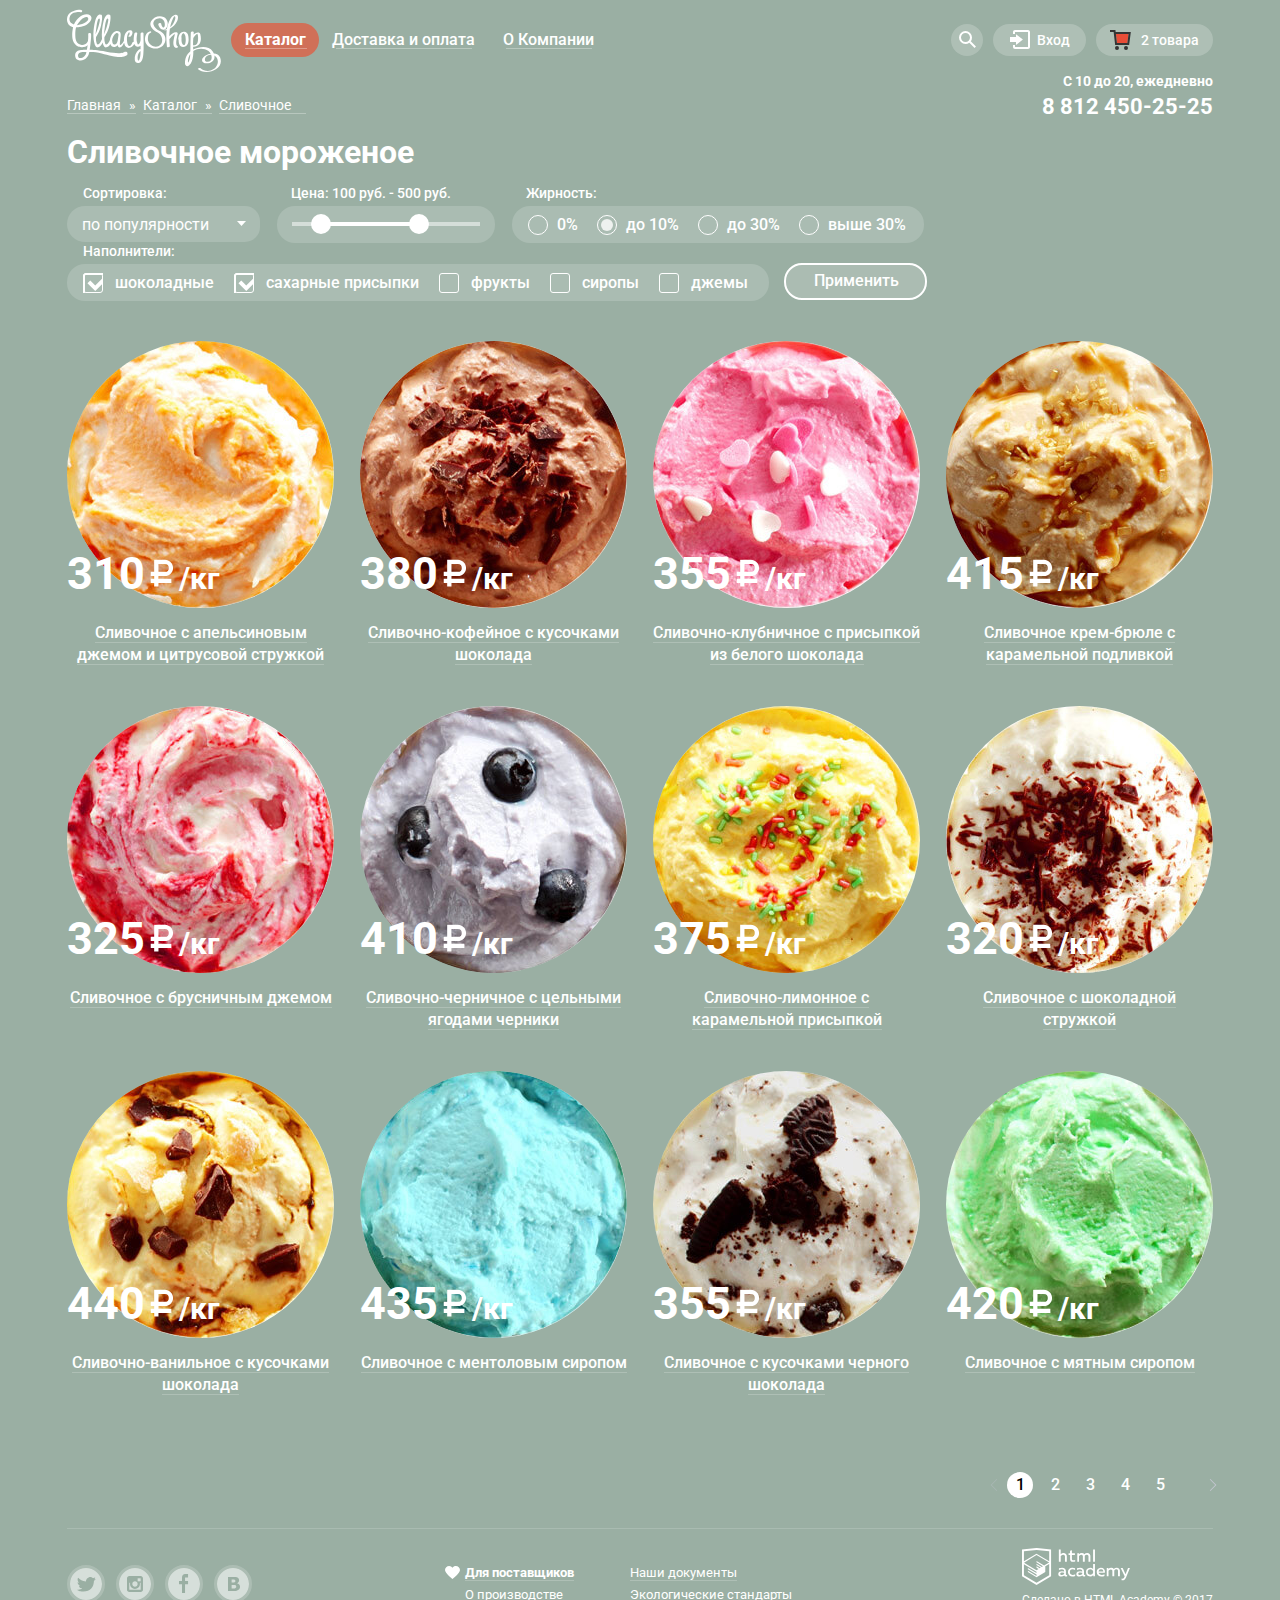
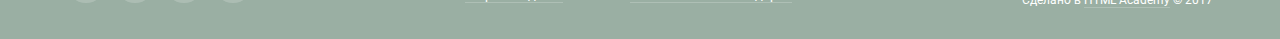
==== commit 33074318: "доделаны 2 страницы" ====
--- a/catalog.html
+++ b/catalog.html
@@ -77,144 +77,113 @@
                   </form>
                 </section>
               </li>
-              <li class="user_navigation ">
-                <a href="#" aria-label="Корзина товаров">
+              <li class="user_navigation dropdown-wrp">
+                <a class="thumbnail" href="#" aria-label="Корзина товаров">
                     <img src="img/basket-red.svg" alt="товары в корзине" width="21" height="20">
                   <span>2 товара</span>
                 </a>
+
+
                 <section class="modal modal__cart">
-                    <h2 class="visually-hidden">Наполнение корзины</h2>
-                        <div class="table">
-                            <div class="row-1">
-                                <button class="modal__cart__delete-item" type="button"></button>                               
-                                    <p class="modal__cart__img">
-                                        <img src="img/orange-jam_small.jpg" alt="Пломбир с апельсиновым джемом" width="33" height="33">
-                                    </p>
-                                    <p class="modal-cart__ice-cream">Пломбир с апельсиновым джемом</p>
-                                    <p class="modal-cart__price">1,5кг х
-                                        <span class="modal-cart__price-count">200 руб.</span></p>
-                                    <p class="price-per-weight">300 руб.</p>
-                            </div>
-                            <div class="row-1">
-                                <button class="modal__cart__delete-item" type="button"></button>
-                                    <p class="modal__cart__img">
-                                        <img  src="img/strawberry_small.jpg" alt="Клубничный пломбир с присыпкой из белого шоколада" width="33" height="33">
-                                    </p>
-                                    <p class="modal-cart__ice-cream">Клубничный пломбир с присыпкой из белого шоколада</p>
-                                    <p class="modal-cart__price">1,5кг х<span class="modal-cart__price-count">300 руб.</span></p>
-                                    <p class="price-per-weight">450 руб.</p>
-                            </div>
-                        </div>
-                        <span class="right">
-                            <b class="modal__cart__sum">Итого: 750 руб.</b>
-                        </span>
-                        <a class="button modal__cart__button" href="#">Оформить заказ</a> 
-                </section>   
+                    <div class="row-1">
+                         <button class="modal__cart__delete-item"></button>                               
+                     <div class="modal__cart__img">
+                         <img src="img/orange-jam_small.jpg" alt="Пломбир с апельсиновым джемом" width="33" height="33">
+                       Пломбир с апельсиновым джемом
+                     </div>         
+                     <div class="modal-cart__price">1,5кг х
+                        <span class="modal-cart__price-count">200 руб.</span>
+                     </div>
+                     <div class="price-per-weight">300 руб.</div>
+                   </div>
+                   <div class="row-1 row-1-last">
+                       <button class="modal__cart__delete-item"></button>
+                           <div class="modal__cart__img">
+                              <img src="img/strawberry_small.jpg" alt="Клубничный пломбир с присыпкой из белого шоколада" width="33" height="33">
+                                Клубничный пломбир с присыпкой из белого шоколада
+                          </div>
+                           
+                          <div class="modal-cart__price">1,5кг х
+                              <span class="modal-cart__price-count">300 руб.</span>
+                         </div>
+                         <div class="price-per-weight">450 руб.</div>
+                   </div>
+                 
+                 <span class="right">
+                   Итого: 750 руб.
+                 </span>
+                 <a class="button modal__cart__button" href="#">Оформить заказ</a> 
+                 </section>  
+                 
+
               </li>
             </ul>
           </nav>
-          <div class="time_work">
-            <p>С 10 до 20, ежедневно</p>
-            <a href="tel:88124502525" aria-label="телефон обратной связи">8 812 450-25-25</a>
-          </div>
+          <div class="header-bottom">
+              <div class="time_work">
+                 <p>С 10 до 20, ежедневно</p>
+                 <a href="tel:88124502525" aria-label="телефон обратной связи">8 812 450-25-25</a>
+              </div>
+              <div class="breadcrumbs">
+                  <a class="breadcrumbs__link" href="index.html">Главная</a>
+                  <a class="breadcrumbs__link" href="#">Каталог</a>
+                  <span class="breadcrumbs__link--active" href="#">Сливочное</span>
+              </div>
+          </div>    
         </header>
 
     <main>
       <div class="container">
-          <ul class="breadcrumbs">
-            <li>
-              <a class="breadcrumbs__link" href="index.html">Главная</a>
-              <span class="section__breadcrumbs">&raquo;</span>
-            </li>
-            <li>
-              <a class="breadcrumbs__link" href="#">Каталог</a>
-              <span class="section__breadcrumbs">&raquo;</span>
-            </li>
-            <li>
-              <p class="breadcrumbs__link--active" href="#">Сливочное</p>
-            </li>
-        </ul>
+          
         <h1 class="header">Сливочное мороженое</h1>
 
-        <section class="choice">
-
-              <h2 class="visually-hidden">Форма выбора</h2>
-              <form class="choice-form" action="https://echo.htmlacademy.ru" method="post">
-                <div class="choice-wrapper">
-                <fieldset class="choice-form-item">
-                  <label class="choice-form__label" for="sort">Сортировка:</label>
-                  <select class="choice-form__select" id="sort" name="sort">
-                    <option class="choice-form__select__item" value="popularity">по популярности</option>
-                    <option class="choice-form__select__item" value="cheapest">сначала недорогие</option>
-                    <option class="choice-form__select__item" value="expensive">сначала дорогие</option>
-                    <option class="choice-form__select__item" value="fat-range">по жирности</option>
-                  </select>
-                  <svg class="select-arrow" version="1.1" id="Layer_1" xmlns="http://www.w3.org/2000/svg" xmlns:xlink="http://www.w3.org/1999/xlink" x="0px" y="0px"
-                    width="11px" height="10px" viewBox="0 0 11 10" enable-background="new 0 0 11 10" xml:space="preserve">
-                    <polyline fill="currentColor" points="5.5,10 0,0 11,0 "/>
-                  </svg>
-                </fieldset>
-
-                <fieldset class="choice-form-item">
-                  <legend class="choice-form__price">Цена:
-                    <div class="price-controls">
-                      <label class="visually-hidden min-price" for="lowest-price">Наименьшая цена</label>
-                      <input  type="text" id="lowest-price" value="0">
-                      <p class="price-controls__label">руб.&ndash;</p>
-                      <label class="visually-hidden max-price" for="highest-price">Наибольшая цена</label>
-                      <input type="text" id="highest-price" value="500">
-                      <p class="price-controls__label">руб.</p>
-                    </div>
-                  </legend>
-                    <div class="choice-form-item__range-filter">
-                      <div class="range-controls">
-                        <div class="scale">
-                          <div class="bar" style="margin-left: 0%; width: 45%"></div>
-                        </div>
-                        <div class="toggle toggle-min"></div>
-                        <div class="toggle toggle-max"></div>
-                       </div>
-                    </div>
-                </fieldset>
-
-                <fieldset class="choice-form-item">
-                  <legend class="choice-form__fat">Жирность:</legend>
-                  <div class="choice-form__radio__wrapper">
-                    <input class="choice-form__radio" type="radio" id="choice-form-btn-1" name="fat" value="0">
-                    <label class="choice-form__label choice-form__radio__label" for="choice-form-btn-1">0%</label>
-                    <input class="choice-form__radio" type="radio" id="choice-form-btn-2" name="fat" value="up-to-10" checked>
-                    <label class="choice-form__label choice-form__radio__label" for="choice-form-btn-2">до 10%</label>
-                    <input class="choice-form__radio" type="radio" id="choice-form-btn-3" name="fat" value="up-to-30">
-                    <label class="choice-form__label choice-form__radio__label" for="choice-form-btn-3">до 30%</label>
-                    <input class="choice-form__radio" type="radio" id="choice-form-btn-4" name="fat" value="over-30">
-                    <label class="choice-form__label choice-form__radio__label" for="choice-form-btn-4">выше 30%</label>
-                  </div>
-                </fieldset>
-                <fieldset class="choice-form-item">
-                  <legend class="choice-form__inner">Наполнители:</legend>
-                  <div class="choice-form__checkbox__wrapper">
-
-                      <input class="choice-form__checkbox" type="checkbox" id="chocolate" name="chocolate" value="chocolate" checked>
-                      <label class="choice-form__label choice-form__checkbox__label" for="chocolate">шоколадные</label>
-
-                      <input class="choice-form__checkbox" type="checkbox" id="sugar" name="filler" value="sugar" checked>
-                      <label class="choice-form__label choice-form__checkbox__label" for="sugar">сахарные присыпки</label>
-
-                      <input class="choice-form__checkbox" type="checkbox" id="fruits" name="filler" value="fruits">
-                      <label class="choice-form__label choice-form__checkbox__label" for="fruits">фрукты</label>
-
-                      <input class="choice-form__checkbox" type="checkbox" id="syrup" name="filler" value="syrup">
-                      <label class="choice-form__label choice-form__checkbox__label" for="syrup">сиропы</label>
-
-                      <input class="choice-form__checkbox" type="checkbox" id="jam" name="filler" value="jam">
-                      <label class="choice-form__label choice-form__checkbox__label" for="jam">джемы</label>
-
-                </div>
-                </fieldset>
-                <button class="choice-form__sort-button" type="submit">Применить</button>
-              </div>
-              </form>
-        </section>
+<form class="filters" action="https://echo.htmlacademy.ru" method="get">
+    <div class="filters-label">
+        <div class="filter-title">Сортировка:</div>
+        <div class="wrap-select-sort">
+           <select name="sort">
+             <option value="popular">по популярности</option>
+             <option value="up">сначала недорогие</option>
+             <option value="down">сначала дорогие</option>
+             <option value="fat">по жирности</option>
+           </select>
+        </div>
+    </div>
+    <div class="filters-label">
+      <div class="filter-title">Цена: 100 руб. - 500 руб.</div>
+      <div class="filter-cost">
+        <div class="scale"></div>
+        <div class="bar"></div>
+        <div class="range-toggle"></div>
+        <div class="range-toggle"></div>
+      </div>
+    </div>
+    <fieldset>
+        <legend class="filter-title">Жирность:</legend>
+        <div class="container-buttons">
+          <input id="fat-0" type="radio" name="fat" value="0"><label for="fat-0">0%</label>
+          <input id="fat-<10" type="radio" name="fat" value="<10" checked=""><label for="fat-<10">до 10%</label>
+          <input id="fat-<30" type="radio" name="fat" value="<30"><label for="fat-<30">до 30%</label>
+          <input id="fat->30" type="radio" name="fat" value=">30"><label for="fat->30">выше 30%</label>
+        </div>
+      </fieldset>
+      <fieldset>
+          <legend class="filter-title">Наполнители:</legend>
+          <div class="container-buttons">
+            <input id="chocolate" type="checkbox" name="sugar" value="chocolate" checked=""><label for="chocolate">шоколадные</label>
+            <input id="sugar" type="checkbox" name="sugar" value="sugar" checked=""><label for="sugar">сахарные присыпки</label>
+            <input id="fruit" type="checkbox" name="sugar" value="fruit"><label for="fruit">фрукты</label>
+            <input id="syrop" type="checkbox" name="sugar" value="syrop"><label for="syrop">сиропы</label>
+            <input id="jam" type="checkbox" name="sugar" value="jam"><label for="jam">джемы</label>
+          </div>
+        </fieldset>
+        <input class="btn-filter" type="submit" value="Применить">
+</form>
+
+
+
+
+
 
         <div class="icecreams">
             <article class="icecream"  tabindex="0">
@@ -438,19 +407,32 @@
                   </div>
                 </article>
             </div>
-         
-          <ul class="paginator">
-            <div class="paginator__wrapper">
-              <li class="paginator__item--prev"><a class="paginator__link paginator__link--prev" href="#">Назад</a></li>
-              <li class="paginator__item--current"><a class="paginator__link paginator__link--current" href="#">1</a></li>
-              <li class="paginator__item"><a class="paginator__link" href="#">2</a></li>
-              <li class="paginator__item"><a class="paginator__link" href="#">3</a></li>
-              <li class="paginator__item"><a class="paginator__link" href="#">4</a></li>
-              <li class="paginator__item"><a class="paginator__link" href="#">5</a></li>
-              <li class="paginator__item--next"><a class="paginator__link paginator__link--next" href="#">Вперёд</a></li>
-            </div>
+        <nav class="paginator__nav">              
+          <ul class="paginator_list">
+              <li class="paginator__item">
+                <a class="paginator__link paginator__link--prev" href="#">
+                </a>
+              </li>
+              <li class="paginator__item">
+                <a class="paginator__link paginator__link--current" href="#">1</a>
+              </li>
+              <li class="paginator__item">
+                <a class="paginator__link" href="#">2</a>
+              </li>
+              <li class="paginator__item">
+                <a class="paginator__link" href="#">3</a>
+              </li>
+              <li class="paginator__item">
+                <a class="paginator__link" href="#">4</a>
+              </li>
+              <li class="paginator__item">
+                <a class="paginator__link" href="#">5</a>
+              </li>
+              <li class="paginator__item">
+                <a class="paginator__link paginator__link--next" href="#"></a>
+              </li>
           </ul>
-
+        </nav>
         </section>
       </div>
     </main>
--- a/css/style.css
+++ b/css/style.css
@@ -7,7 +7,7 @@
     font-family: "Roboto", sans-serif;
     color: #ffffff;
   
-    background-color:  #849d8f;
+    background-color:  #9aafa3;
   }
   
   /* */
@@ -34,10 +34,46 @@
     margin-right: 0;
     position: relative;
   }
-  
-  .time_work {
-    margin-left: auto;
-  }
+
+  .header-bottom {
+    display: flex;
+    justify-content: space-between;
+    flex-direction: row-reverse;
+  }
+  
+  .breadcrumbs {
+    padding-top: 15px;
+  }
+
+  .breadcrumbs a {
+    text-decoration: none;
+    
+  }
+
+  .breadcrumbs__link,
+  .breadcrumbs__link--active {
+    display: inline-block;
+    position: relative;
+    margin-right: 3px;
+    padding-right: 15px;
+    font-size: 14px;
+    line-height: 16px;
+    font-weight: normal;
+    color: #fff;
+    border-bottom: 1px solid rgba(255, 255, 255, 0.3);
+  }
+
+  .breadcrumbs__link::after {
+    position: absolute;
+    top: 50%;
+    right: 0;
+    content: "»";
+    -webkit-transform: translate(0, -50%);
+    transform: translate(0, -50%);
+
+  }
+
+  
   
   .time_work p {
     margin: 0;
@@ -399,6 +435,12 @@
   .user_navigation:nth-child(3).basket > a {
     background-color: rgba(255, 255, 255, 1);
   }
+
+  .user_navigation:nth-child(3):hover > a,
+  .user_navigation:nth-child(3):focus > a {
+    color: #323;
+    background-color: rgba(255, 255, 255, 1);
+  }
   
   .user_navigation:nth-child(2) > a {
     width: 93px;
@@ -408,9 +450,10 @@
   
   .user_navigation:nth-child(3) > a {
     width: 117px;
-  
+    
     border-radius: 20px;
   }
+
   
   /*------------------------*/
   
@@ -473,19 +516,21 @@
   .user_navigation:not(:nth-child(3)):hover a,
   .user_navigation:not(:nth-child(3)) a:focus {
     color: #000000;
-  
     fill: #000000;
   }
   
+  .user_navigation:nth-child(3):hover .modal__cart,
   .user_navigation:nth-child(2):hover .modal_login,
   .user_navigation:nth-child(1):hover .modal_search,
+  .user_navigation:nth-child(3):focus .modal__cart,
   .user_navigation:nth-child(2):focus .modal_login,
   .user_navigation:nth-child(1):focus .modal_search {
     display: block;
   }
   
   .modal_login,
-  .modal_search {
+  .modal_search,
+  .modal__cart {
     position: absolute;
     top: 42px;
     right: 0;
@@ -559,6 +604,113 @@
   .modal_login_list:hover {
     color: #e84d37;
   }
+
+
+
+
+
+
+
+  .modal {
+    position: absolute;
+    display: none;
+    margin: 0;
+    
+    background-color: #f8f7f4;
+    border-radius: 5px;
+    box-shadow: 0 20px 20px 0 rgba(0,0,0,.6);
+    z-index: 100;
+}
+
+.modal__cart {
+    top: 49px;
+    right: 0;
+    width: 540px;
+    padding: 19px 14px;
+    font-size: 13px;
+    line-height: 16px;
+    color: #323232;
+    height: 242px;
+}
+
+.row-1 {
+  padding-bottom: 11px;
+    min-height: 32px;
+    vertical-align: top;
+}
+
+.modal__cart__delete-item {
+  position: relative;
+    display: inline-block;
+    width: 10px;
+    height: 10px;
+    padding: 0;
+    margin: 10px 0 0;
+    background-color: inherit;
+    background-image: url(../img/cross-small.svg);
+    border: 0;
+    vertical-align: top;
+}
+
+.modal__cart__img {
+      width: 260px;
+    margin-left: 17px;
+    margin-right: 24px;
+}
+
+.modal__cart__img, 
+.modal-cart__price,
+.price-per-weight {
+      display: inline-block;
+    padding-top: 8px;
+    vertical-align: top;
+}
+
+.modal__cart img {
+  position: relative;
+    top: -8px;
+    width: 33px;
+    height: 33px;
+    margin-right: 14px;
+    border-radius: 50%;
+}
+
+.modal-cart__price {
+margin-right: 24px;
+}
+
+.modal-cart__price-count {
+      color: #999;
+}
+
+.row-1-last {
+      padding-bottom: 14px;
+    border-bottom: 1px solid #cacac7;
+}
+
+.modal__cart .right {
+      margin-top: 15px;
+    margin-bottom: 13px;
+    font-weight: 700;
+    font-size: 15px;
+}
+
+.button modal__cart__button {
+          margin-right: 0;
+      padding: 9px 13px 11px 12px;
+    font-weight: 700;
+    font-size: 18px;
+    line-height: 24px;
+}
+
+
+
+
+
+
+
+
+
   
   /**----------------------------------*/
   
@@ -1007,54 +1159,6 @@
     line-height: 22px;
   }
   
-  .feedback_form label {
-    font-weight: 400;
-  }
-  
-  .feedback_form {
-    position: absolute;
-    top: 5px;
-    left: 5px;
-    z-index: 111;
-  
-    -webkit-box-sizing: border-box;
-            box-sizing: border-box;
-    width: 549px;
-    height: 211px;
-    padding: 0 20px;
-    padding-top: 29px;
-  
-    background-color: rgb(248, 247, 244);
-    border-radius: 10px;
-  }
-  
-  .feedback_form input {
-    display: inline-block;
-    -webkit-box-sizing: border-box;
-            box-sizing: border-box;
-    width: 368px;
-    margin-right: 4px;
-    padding: 10px;
-    padding-left: 15px;
-  
-    line-height: 24px;
-  
-    border: none;
-    border: none;
-    border-radius: 5px;
-    -webkit-box-shadow: 0 0 1px 0 gray;
-            box-shadow: 0 0 1px 0 gray;
-  }
-  
-  .feedback_form .btn {
-    -webkit-box-sizing: border-box;
-            box-sizing: border-box;
-    width: 128px;
-    margin-top: 37px;
-    margin-left: 4px;
-    padding: 10px 20px 10px 20px;
-  }
-  
   .news {
     display: -webkit-box;
     display: -ms-flexbox;
@@ -1089,23 +1193,165 @@
   .new_text a {
     color: #000000;
   }
-  
-  .about-us .feedback {
-    position: relative;
+
+ 
+  .about-us .subs {
     z-index: 0;
-  
+    top: 110px;
     -webkit-box-sizing: border-box;
             box-sizing: border-box;
     width: 560px;
     min-height: 220px;
-  
-    background-color: #ff0080;
+    left: 24.5%;
+    background-color: #f8f7f4;
     background-image: url("../img/bg-post.svg");
     background-repeat: no-repeat;
     background-size: cover;
     border-radius: 15px;
   }
-  
+
+  .subs .wrap {
+    width: 511px;
+    margin: 0 auto;
+    padding: 29px 18px 29px 21px;
+    background-color: #f8f7f4;
+    height: 150px;
+    border-radius: 10px;
+    margin-top: 6px;
+  }
+
+  .subs p {
+    margin-bottom: 35px;
+    margin-top: 0px;
+    font-size: 16px;
+    line-height: 22px;
+    color: #5a5a5a;
+    font-weight: normal;
+  } 
+
+.wrap-input-newsletter {
+    position: relative;
+    display: inline-block;
+    margin: 0;
+    padding: 0;
+    vertical-align: top;
+}
+
+.input-newsletter input[type="email"] {
+  width: 349px;
+  margin-right: 4px;
+  padding-top: 8px;
+  padding-bottom: 8px;
+  padding-left: 15px;
+  border: 1px solid rgba(70, 70, 70, 0.48);
+  border-radius: 4px;
+  min-height: 13px;
+}
+
+.subs-button {
+  width: 130px;
+  height: 45px;
+  font-size: 18px;
+  line-height: 22px;
+  color: white;
+  padding-top: 9px;
+  padding-bottom: 10px;
+  text-align: center;
+}
+
+.overlay-feedback-hide {
+    display: none;
+}
+
+.overlay-feedback {
+    position: fixed;
+    top: 0;
+    left: 0;
+    width: 100%;
+    height: 100%;
+    background-color: black;
+    opacity: 0.3;
+    z-index: 250;
+}
+
+.feedback-hide {
+  display: none;
+}
+
+.feedback {
+  position: fixed;
+  top: 50%;
+  left: 50%;
+  width: 429px;
+  padding: 17px 24px 26px 26px;
+  color: #323232;
+  background-color: #f8f7f4;
+  border-radius: 9px;
+  min-height: 390px;
+  -webkit-transform: translateX(-50%) translateY(-50%);
+  transform: translateX(-50%) translateY(-50%);
+  z-index: 300;
+}
+  
+.feedback p {
+  margin-top: 0px;
+  margin-bottom: 22px;
+  font-size: 24px;
+  line-height: 28px;
+}
+
+.feedback-show {
+  display: none;
+}
+
+.feedback-active {
+  display: block;
+}
+
+.input-field {
+  position: relative;
+  display: inline-block;
+  margin: 0;
+  padding: 0;
+  vertical-align: top;
+}
+
+.feedback input {
+  width: 251px;
+  margin-bottom: 20px;
+}
+
+input[type="text"], input[type="email"], input[type="password"], textarea {
+  width: 267px;
+  padding-top: 7px;
+  padding-bottom: 6px;
+  padding-left: 14px;
+  font-size: 16px;
+  line-height: 24px;
+  color: #323232;
+  border: 1px solid rgba(70, 70, 70, 0.48);
+  border-radius: 3px;
+  min-height: 29px;
+  outline: none;
+}
+
+.feedback textarea {
+  width: 410px;
+  height: 141px;
+  margin-bottom: 16px;
+}
+
+.feedback .btn {
+  float: right;
+  width: 138px;
+  padding: 0;
+  margin: 0;
+  font-weight: 700;
+  color: white;
+  min-height: 46px;
+}
+
+
   /*-----------------------------------*/
   
   .map_container {
@@ -1115,11 +1361,42 @@
     z-index: 2;
     color: #000;
   }
+
+  .feedback-close {
+    position: absolute;
+    top: 13px;
+    right: 13px;
+    width: 22px;
+    height: 22px;
+    font-size: 0px;
+    cursor: pointer;
+    background-color: transparent;
+    border: 0;
+}
+
+.feedback-close::before,
+.feedback-close::after {
+    content: "";
+    position: absolute;
+    top: 10px;
+    left: 2px;
+    width: 19px;
+    height: 3px;
+    background-color: #323;
+}
+
+.feedback-close::before {
+    transform: rotate(45deg);
+}
+
+.feedback-close::after {
+    transform: rotate(-45deg);
+}
   
   .map_form {
     position: absolute;
     top: 63px;
-    right: 257px;
+    right: 220px;
     display: -webkit-box;
     display: -ms-flexbox;
     display: flex;
@@ -1169,13 +1446,20 @@
   .map_form_paragraph:nth-child(2) .map_form_paragraph_bold {
     padding-top: 5px;
   }
+
+  iframe {
+    width: 100%;
+    min-height: 430px;
+    border: 0;
+  }
   
   .mymap {
     position: relative;
     width: 100%;
-    min-height: 429px;
+    height: 429px;
+    margin-top: 40px;
     color: #000000;
-    background-image: url("../img/map.jpg");
+    background-image: url("../img/mymap.jpg");
     background-repeat: no-repeat;
     background-size: cover;
   }
@@ -1198,20 +1482,7 @@
     text-decoration: none;
     z-index: 2;
   }
-  
-  .mymap:after {
-    content: "";
-    position: absolute;
-    top: 139px;
-    left: 266px;
-  
-    width: 80px;
-    min-height: 140px;
-  
-    background-image: url("../img/pin.svg");
-    z-index: 2;
-  }
-  
+    
   /*-------------------------------------*/
   
   .main_footer {
@@ -1220,9 +1491,10 @@
     display: flex;
     justify-content: space-between;
     padding-bottom: 30px;
-  
+    border-top: 1px solid #a9bbb1;
     -webkit-box-pack: justify;
     -ms-flex-pack: justify;
+
   }
   
   .footer_info_item .link {
@@ -1388,9 +1660,6 @@
     border-bottom: 1px solid #ffbc9e;
   }
   
-  .modal__cart {
-    display: none;
-  }
   /*------------------------------*/
   
   .modal_feedback {
@@ -1580,347 +1849,238 @@
             box-sizing: border-box;
   }
   
-  
-  
-  
-  /*-----------FILTERS----------------*/
-  
-  .filter_weight .filter_weight_list,
-  .filter_fillers .filter_fillers_list {
-    margin: 0;
-    padding: 0;
-  }
-  
-  .fieldset:nth-child(4) {
-    padding-top: 17px;
-  }
-  
-  .filter_sorting_title,
-  .filter_price_title,
-  .filter_weight_title,
-  .filter_fillers_title {
-    margin: 0;
-    padding: 0;
-    padding-bottom: 5px;
-    padding-left: 15px;
-  }
-  
-  .main_filter_form {
-    display: -webkit-box;
-    display: -ms-flexbox;
-    display: flex;
-    -ms-flex-direction: row;
-        flex-direction: row;
-        flex-wrap: wrap;
-    align-items: center;
-    margin-bottom: 40px;
-  
-    -webkit-box-align: center;
-    -webkit-box-direction: normal;
-    -webkit-box-orient: horizontal;
-    -ms-flex-align: center;
-    -ms-flex-wrap: wrap;
-  }
-  
-  .fieldset {
-    border: none;
-  }
-  
-  .select-wrap {
-    width: 193px;
-    height: 37px;
-    overflow: hidden;
-  
-    background-color: rgba(255, 255, 255, 0.2);
-    border-radius: 20px;
-  }
-  
-  .select-wrap select {
-    width: 250px;
-  
-    background-color: transparent;
-    background-color: rgb(0, 0, 0);
-  
-    -webkit-appearance: none;
-       -moz-appearance: none;
-  }
-  
-  .fieldset:nth-child(1) .sorting_list {
-    width: 193px;
-    min-height: 37px;
-    padding: 0 15px 0 15px;
-  
-    text-align: center;
-    color: #ffffff;
-  
-    background-color: rgba(255, 255, 255, 0.2);
-    border: none;
-    border-radius: 20px;
-  }
-  
-  .sorting_list option {
-    color: #000000;
-  }
-  
-  /*-----------------*/
-  
-  .select-wrap::after {
-    content: "";
-    position: absolute;
-    right: 15px;
-    bottom: 10px;
-    z-index: 0;
-  
-    border: 5px solid transparent;
-    border-top: 10px solid #ffffff;
-  }
-  
-  /*-------------check----------------*/
-  
-  /*-----------SCALE------------*/
-  
-  .fieldset {
-    margin: 0;
-    margin-right: 15px;
-    padding: 0;
-  }
-  
-  .fieldset:nth-child(2) {
-    width: 218px;
-  
-    border: none;
-  }
-  
-  .range-filter {
-    width: 176x;
-  }
-  
-  .range-controls {
-    position: relative;
-  
-    height: 20px;
-    padding-top: 17px;
-    padding-right: 20px;
-    padding-left: 20px;
-  
-    background-color: #aabbb1;
-    border-radius: 20px;
-  }
-  
-  .range-controls .scale {
-    height: 4px;
-  
-    background: #d1dad3;
-  }
-  
-  .range-controls .bar {
-    width: 50%;
-    height: 4px;
-    margin-left: 15%;
-  
-    background: #f8f7f4;
-  }
-  
-  .range-controls .toggle {
-    position: absolute;
-    top: 8px;
-    left: 0;
-  
-    width: 4px;
-    height: 4px;
-    padding: 0;
-  
-    background-color: #ababab;
-    border: 8px solid #ffffff;
-    border-radius: 50%;
-    -webkit-box-shadow: 0 2px 1px 0 #cfcfcf;
-            box-shadow: 0 2px 1px 0 #cfcfcf;
-    cursor: pointer;
-  }
-  
-  .range-controls .toggle-min {
-    left: 35px;
-  }
-  
-  .range-controls .toggle-max {
-    left: 133px;
-  }
-  
-  /*-------end----*/
-  
-  .fieldset:nth-child(3) .filter_weight_list {
-    display: -webkit-box;
-    display: -ms-flexbox;
-    display: flex;
-    justify-content: space-between;
-    align-items: center;
-    -webkit-box-sizing: border-box;
-            box-sizing: border-box;
-    width: 414px;
-    min-height: 37px;
-    padding-right: 15px;
-    padding-left: 46px;
-  
-    list-style: none;
-  
-    background-color: rgba(255, 255, 255, 0.2);
-    border-radius: 20px;
-  
-    -webkit-box-align: center;
-    -webkit-box-pack: justify;
-    -ms-flex-align: center;
-    -ms-flex-pack: justify;
-  }
-  
-  .filter_weight_elem,
-  .filter_fillers_elem {
-    position: relative;
-  }
-  
-  .filter_weight_elem,
-  .filter_weight_elem label,
-  .filter_fillers_elem label,
-  .filter_fillers_elem {
-    cursor: pointer;
-  }
-  
-  .filter_weight_elem input[type="radio"] + .radio-indicator {
-    content: "";
-    position: absolute;
-    right: 30px;
-    bottom: -2px;
-  
-    width: 25px;
-    height: 25px;
-  
-    background-image: url("../img/radio-off.svg");
-    background-repeat: no-repeat;
-  }
-  
-  .filter_weight_elem:nth-child(2) input[type="radio"] + .radio-indicator,
-  .filter_weight_elem:nth-child(3) input[type="radio"] + .radio-indicator {
-    right: 60px;
-  }
-  
-  .filter_weight_elem:nth-child(4) input[type="radio"] + .radio-indicator {
-    right: 87px;
-  }
-  
-  .filter_weight_elem input[type="radio"]:focus + .radio-indicator {
-    border-color: #663d15;
-    outline: thin dotted;
-    outline: 5px auto -webkit-focus-ring-color;
-  }
-  
-  .filter_weight_elem input[type="radio"]:checked + .radio-indicator {
-    content: "";
-  
-    background-image: url("../img/radio-on.svg");
-  }
-  
-  /*-----------Fillers--------------------*/
-  
-  .filter_fillers_elem input[type="checkbox"] + .checkbox-indicator::after {
-    content: "";
-    position: absolute;
-    right: 68px;
-    bottom: -2px;
-  
-    width: 23px;
-    height: 23px;
-  
-    background-image: url("../img/checkbox-off.svg");
-    background-repeat: no-repeat;
-  }
-  
-  .filter_fillers_elem:nth-child(2) input[type="checkbox"] + .checkbox-indicator::after {
-    right: 163px;
-  }
-  
-  .filter_fillers_elem:nth-child(1) input[type="checkbox"] + .checkbox-indicator::after {
-    right: 105px;
-  }
-  
-  .filter_fillers_elem input[type="checkbox"]:focus + .checkbox-indicator::after {
-    border-color: #663d15;
-    outline: thin dotted;
-    outline: 5px auto -webkit-focus-ring-color;
-  }
-  
-  .filter_fillers_elem input[type="checkbox"]:checked + .checkbox-indicator::after {
-    background-image: url("../img/checkbox-on.svg");
-  }
-  
-  .fieldset:nth-child(4) .filter_fillers_list {
-    display: -webkit-box;
-    display: -ms-flexbox;
-    display: flex;
-    justify-content: space-between;
-    align-items: center;
-    -webkit-box-sizing: border-box;
-            box-sizing: border-box;
-    width: 703px;
-    min-height: 37px;
-    padding-right: 19px;
-    padding-left: 45px;
-  
-    list-style: none;
-  
-    background-color: rgba(255, 255, 255, 0.2);
-    border-radius: 20px;
-  
-    -webkit-box-align: center;
-    -webkit-box-pack: justify;
-    -ms-flex-align: center;
-    -ms-flex-pack: justify;
-  }
-  
-  .btn_filter {
-    display: -webkit-box;
-    display: -ms-flexbox;
-    display: flex;
-    justify-content: center;
-    align-self: center;
-    width: 143px;
-    min-height: 36px;
-    margin-bottom: -35px;
-  
-    color: #ffffff;
-  
-    background-color: rgba(255, 255, 255, 0.188);
-    border-width: 2px;
-    border-style: solid;
-    border-color: rgb(255, 255, 255);
-    border-radius: 20px;
-  
-    -webkit-box-pack: center;
-    -ms-flex-item-align: center;
-    -ms-flex-pack: center;
-  }
-  
-  .filter_sorting_title,
-  .filter_price_title,
-  .filter_weight_title,
-  .filter_fillers_title,
-  .sorting-link {
-    font-weight: 500;
-    font-size: 14px;
-    line-height: 16px;
-  }
-  
-  .filter_sorting_title .sorting-link,
-  .filter_weight_list label,
-  .filter_fillers_list label,
-  .btn_filter {
-    font-weight: 500;
-    font-size: 16px;
-    line-height: 18px;
-  }
-  
-  .filter_sorting {
-    position: relative;
-  }
-  
+ 
+
+form {
+  display: block;
+  margin-top: 0px;
+}
+
+.filters {
+  margin-bottom: 40px;
+}
+
+.filters>.filters-label:first-child {
+  width: 193px;
+}
+
+.filters>.filters-label, fieldset {
+  font-weight: 500;
+  font-size: 14px;
+  line-height: 16px;
+}
+
+.filters>.filters-label {
+  margin-right: 13px;
+}
+
+.filters>.filters-label, fieldset {
+  display: inline-block;
+  vertical-align: top;
+}
+
+.filters-label:first-child .filter-title, fieldset:nth-of-type(2) .filter-title {
+  margin-left: 16px;
+}
+
+.wrap-select-sort {
+  width: 193px;
+  margin: 5px 0 0;
+  padding: 0;
+  overflow: hidden;
+  border-radius: 15px;
+  min-height: 17px;
+}
+
+select[name=sort] {
+  width: 330px;
+  margin: 0;
+  padding: 8px 22px 7px 11px;
+  color: #fff;
+  background-color: #aabcb2;
+  background-image: url("../img/select-arrow.svg");
+  background-repeat: no-repeat;
+  background-position: 170px center;
+  border: 0;
+  min-height: 32px;
+}
+
+.btn-filter, .container-buttons, .filter-cost, input[type=range], select[name=sort] {
+  font-size: 16px;
+  line-height: 18px;
+  border-radius: 18px;
+}
+
+option {
+  font-weight: normal;
+  display: block;
+  white-space: pre;
+  min-height: 1.2em;
+  padding: 0px 2px 1px;
+}
+
+.filters>.filters-label:nth-child(2) {
+  width: 218px;
+  height: 58px;
+}
+
+.filters-label:nth-of-type(2) .filter-title, fieldset:nth-of-type(1) .filter-title {
+  margin-left: 14px;
+}
+
+.filter-cost {
+  position: relative;
+  width: 218px;
+  margin-top: 5px;
+  background-color: #aabcb2;
+}
+
+.btn-filter, .filter-cost {
+  height: 37px;
+}
+
+.filter-cost .scale {
+  position: absolute;
+  top: 16px;
+  left: 15px;
+  width: 188px;
+  height: 4px;
+  background-color: #fff;
+  opacity: .5;
+}
+
+.filter-cost .bar, .filter-cost .range-toggle {
+  position: absolute;
+  top: 16px;
+  left: 44px;
+  width: 98px;
+  height: 4px;
+  background-color: #fff;
+}
+
+.filter-cost .range-toggle {
+  top: 8px;
+  left: 34px;
+  width: 20px;
+  height: 20px;
+  border-radius: 50%;
+  cursor: pointer;
+}
+
+.filter-cost .range-toggle:last-child {
+  position: absolute;
+  top: 8px;
+  left: 132px;
+}
+
+fieldset, legend {
+  margin: 0;
+  padding: 0;
+  border: 0;
+}
+
+.container-buttons {
+  height: 21px;
+  padding: 10px 3px 6px 16px;
+}
+
+.container-buttons, input[type=range] {
+  margin-top: 5px;
+  background-color: #aabcb2;
+}
+
+.filters input[type=checkbox], .filters input[type=radio] {
+  display: none;
+}
+
+fieldset:first-of-type label {
+  padding-left: 29px;
+}
+
+fieldset label {
+  position: relative;
+  margin-right: 15px;
+  padding: 0;
+  cursor: pointer;
+}
+
+input[type=checkbox]:checked+label::before {
+  content: "";
+  position: absolute;
+  left: 0;
+  top: 0;
+  width: 20px;
+  height: 20px;
+  background-color: inherit;
+  background-image: url("../img/checkbox-on.svg");
+}
+
+fieldset:last-of-type label::after {
+  content: "";
+  position: absolute;
+  left: 0;
+  top: 0;
+  width: 18px;
+  height: 18px;
+  border: 1px solid #fff;
+  border-radius: 3px;
+}
+
+fieldset:first-of-type label::after {
+  content: "";
+  position: absolute;
+  left: 0;
+  top: 0;
+  width: 18px;
+  height: 18px;
+  border: 1px solid #fff;
+  border-radius: 50%;
+}
+
+input[type=radio]:checked+label::before {
+  content: "";
+  position: absolute;
+  left: 4px;
+  top: 4px;
+  width: 12px;
+  height: 12px;
+  background-color: #eef1ef;
+  border-radius: 50%;
+}
+
+fieldset:nth-of-type(2) .container-buttons {
+  padding-right: 5px;
+}
+
+fieldset:last-of-type label {
+  margin-right: 16px;
+  padding-left: 32px;
+}
+
+.btn-filter {
+  margin: 20px 0 0 11px;
+  padding: 5px 26px 5px 28px;
+  font-weight: 500;
+  color: #fff;
+  background-color: #abbcb2;
+  border: 2px solid #fff;
+  min-height: 37px;
+}
+
+select[name=sort]:hover {
+  color: #323;
+  background-color: rgba(255, 255, 255, 1);
+  background-image: url("../img/marker-black.svg");
+}
+
+select[name=sort]:focus {
+  color: #323;
+  background-color: rgba(255, 255, 255, 1);
+  background-image: url("../img/marker-black.svg");
+}
+
+
+
   /*--------------------------*/
   
   .products {
@@ -1946,38 +2106,39 @@
     -ms-flex-wrap: wrap;
   }
   
-  .pagination {
+  .paginator__nav {
     margin-top: 43px;
     margin-bottom: 30px;
     margin-left: auto;
   }
   
-  .pagination_list {
-    display: -webkit-box;
-    display: -ms-flexbox;
-    display: flex;
+  .paginator_list {
+    display: -webkit-box;
+    display: -ms-flexbox;
+    display: flex;
+    justify-content: flex-end;
     margin: 0;
     margin-right: 5px;
     padding: 0;
-  
+    padding-top: 33px;
     list-style: none;
   }
-  
-  .pagination_item {
+
+  .paginator__item {
     margin-right: 9px;
   }
   
-  .pagination_item:nth-child(6) {
+  .paginator__item:nth-child(6) {
     margin-right: 0;
   }
   
-  .pagination_item:nth-child(7),
-  .pagination_item:nth-child(1) {
-    position: relative;
-  }
-  
-  .pagination_item:nth-child(7)::after,
-  .pagination_item:nth-child(1)::before {
+  .paginator__item:nth-child(7),
+  .paginator__item:nth-child(1) {
+    position: relative;
+  }
+  
+  .paginator__item:nth-child(7)::after,
+  .paginator__item:nth-child(1)::before {
     content: "";
     position: absolute;
     top: 7px;
@@ -1992,31 +2153,31 @@
     opacity: 1;
   }
   
-  .pagination_item:nth-child(1)::before {
+  .paginator__item:nth-child(1)::before {
     top: 6px;
     right: 0;
   
     -webkit-transform: rotate(180deg);
         -ms-transform: rotate(180deg);
             transform: rotate(180deg);
-    opacity: 0.7;
-  }
-  
-  .pagination a:hover {
+    opacity: 0.35;
+  }
+  
+  .paginator__item a:hover {
     color: #000000;
   
     background-color: rgba(255, 255, 255, 0.5);
     border-radius: 50%;
   }
   
-  .pagination_item:nth-child(2) a {
+  .paginator__item:nth-child(2) a {
     color: #000000;
   
     background-color: rgb(255, 255, 255);
     border-radius: 50%;
   }
   
-  .pagination a {
+  .paginator__item a {
     position: relative;
   
     display: -webkit-box;
@@ -2039,11 +2200,7 @@
     -ms-flex-pack: center;
   }
   
-  .pagination_item:nth-child(1),
-  .pagination_item:nth-child(7) {
-    display: none;
-  }
-  /*----------------footer----------------*/
+    /*----------------footer----------------*/
   
   .link_footer {
     font-weight: 400;
@@ -2122,20 +2279,7 @@
   /*   box-shadow: 0 5px 5px 0px #000; */
   }
   
-  .table {
-    position: relative;
-  }
-  
-  .table::after {
-    content: "";
-    position: absolute;
-    right: -20px;
-    bottom: 0;
-    left: 0px;
-  
-    border-bottom: 1px solid #d1d0ce;
-  }
-  
+ 
   .table_row_item:first-child .table_data:nth-child(3),
   .table_row_item:nth-child(2) .table_data:nth-child(3) {
     width: 220px;
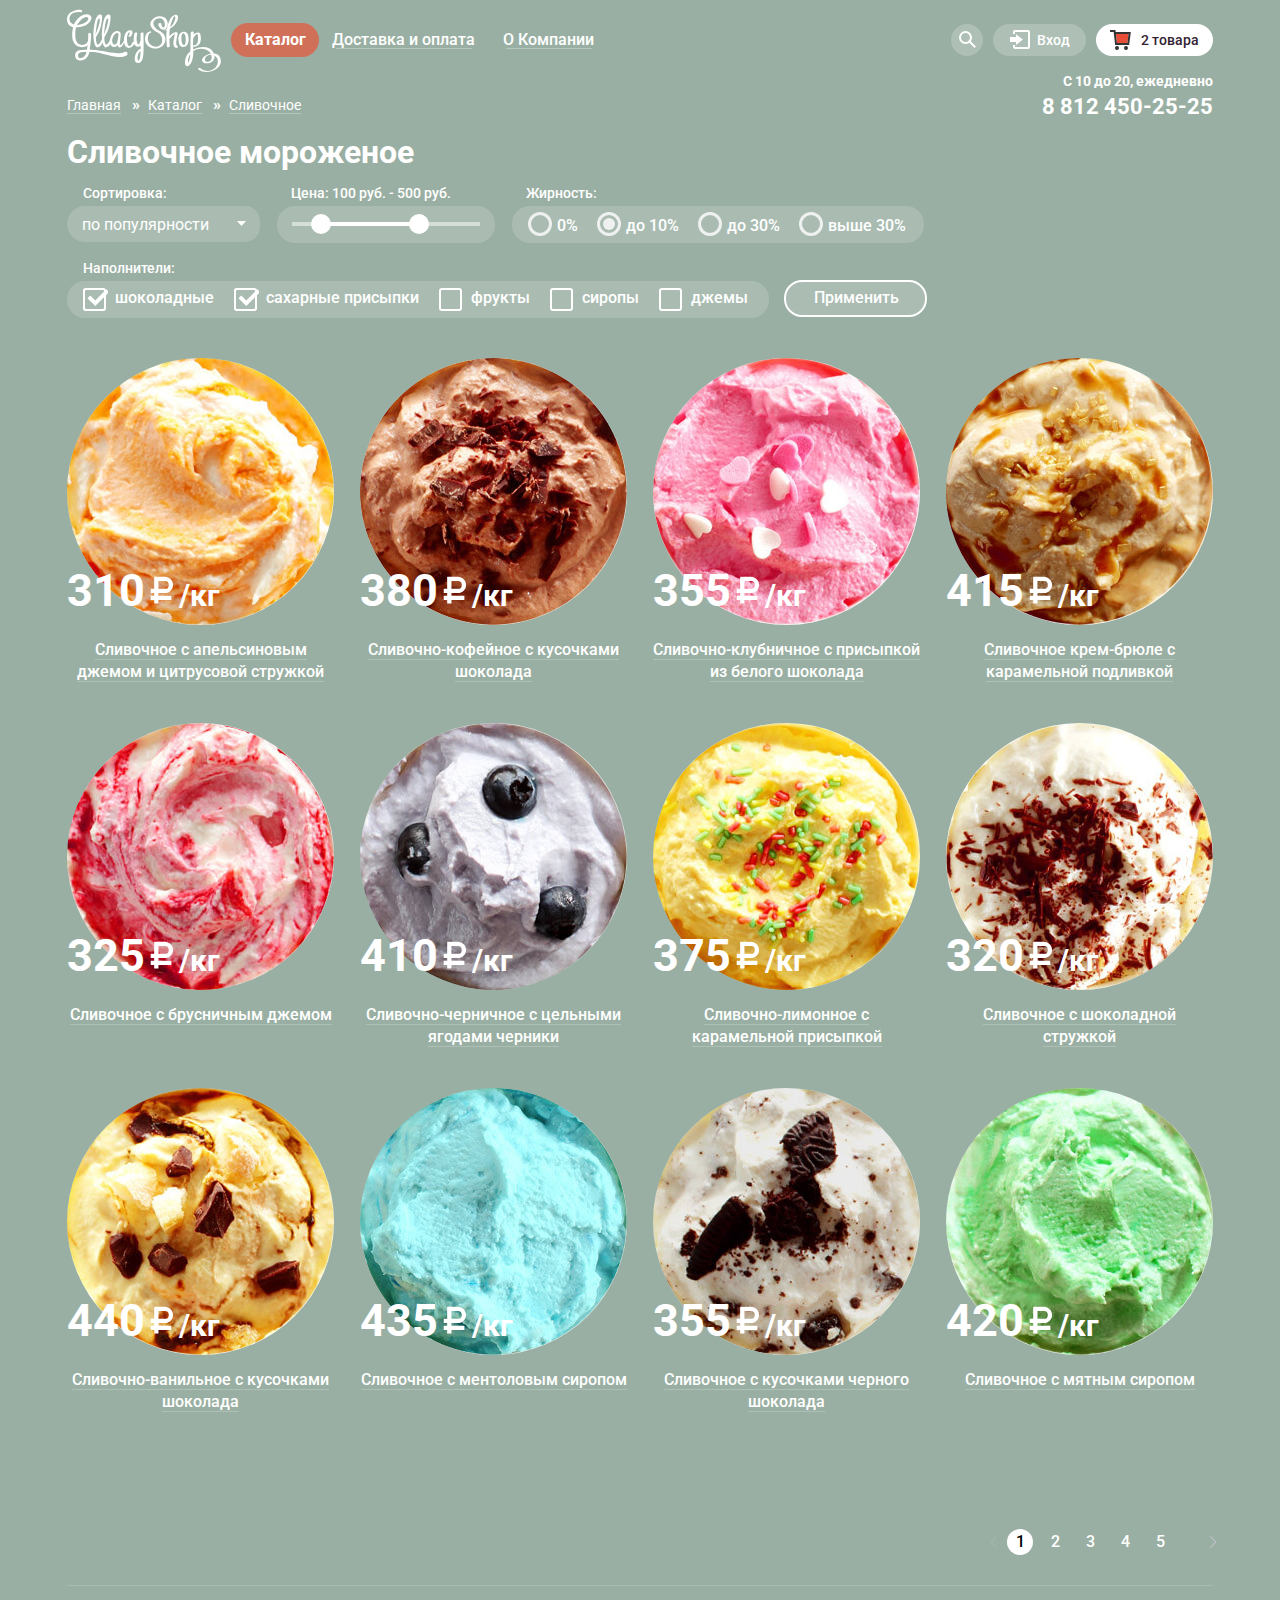
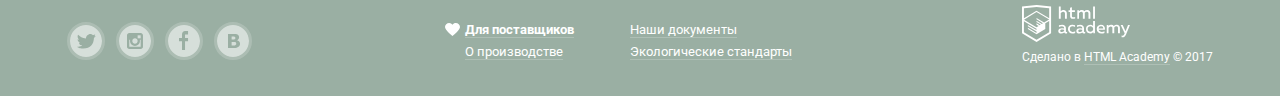
==== commit 7f0f8b95: "итоговые правки" ====
--- a/catalog.html
+++ b/catalog.html
@@ -8,64 +8,69 @@
       <link rel="stylesheet" href="css/style.css">
   </head>
   <body>
-      <header class="main_header container">
-          <nav class="main_header_navigation">
-            <a class="header_navigation_logo">
-                <img src="img/logo.svg" alt="Логотип магазина Gllacy" width="154" height="64">
-            </a>
-            <ul class="header_navigation_list">
-              <li class="header_navigation dropdown-wrp"  tabindex="0">
-                <a href="catalog.html" class="link_active" aria-label="Перейти на сайт каталога" >Каталог</a>
-                <ul class="sub_menu_list">
-                  <li class="modal_menu"  tabindex="0">
-                    <a href="#" > Новинки</a>
-                  </li>
-                  <li class="modal_menu">
-                    <a href="catalog.html">Сливочное</a>
-                  </li>
-                  <li class="modal_menu">
-                    <a href="#"> Щербеты</a>
-                  </li>
-                  <li class="modal_menu">
-                    <a href="#"> Фруктовый лед</a>
-                  </li>
-                  <li class="modal_menu">
-                    <a href="#"> Мелорин</a>
-                  </li>
-                </ul>
-              </li>
-              <li class="header_navigation ">
-                <a href="#" class="link">Доставка и оплата</a>
-              </li>
-              <li class="header_navigation">
-                <a href="#" class="link">О Компании</a>
-              </li>
-            </ul>
-            <ul class="user_navigation_list">
-              <li class="user_navigation dropdown-wrp" tabindex="0">
-                <a href="#" class="user_nav_link">
-                    <img src="img/loupe.svg" alt="Поиск" width="17" height="17">
-                  <span aria-label="открыть форму для поиска"></span>
-                </a>
-                <section class="modal_search">
-                  <form class="modal_search_form" method="post" action="https://echo.htmlacademy.ru">
-                    <input name="text" type="search" placeholder="Что ищем?" value="">
-                  </form>
-                </section>
-              </li>
-              <li class="user_navigation dropdown-wrp" tabindex="0">
-                <a href="#" aria-label="форма для входа" class="user_nav_link" >
-                  <svg xmlns="http://www.w3.org/2000/svg" xmlns:xlink="http://www.w3.org/1999/xlink" width="21" height="19" viewBox="0 0 21 19">
-                    <path d="M6 14.875L12.917 9.5 6 4.125v2.917H-.042v4.917H6z" />
-                    <path d="M18 0H5C3.9 0 3 .9 3 2v2h2V2h13v15H5v-2H3v2c0 1.1.9 2 2 2h13c1.1 0 2-.9 2-2V2c0-1.1-.9-2-2-2z" />
-                  </svg>
-                  <span>Вход</span>
-                </a>
-                <section class=" modal_login">
-                  <form class="modal_user_form" method="post" action="https://echo.htmlacademy.ru">
-                    <input name="user-login" type="email" placeholder="Электронная почта" pattern="([A-z0-9_.-]{1,})@([A-z0-9_.-]{1,}).([A-z]{2,8})" value="">
-                    <input name="user-password" type="password" placeholder="Пароль" value="">
-                    <button class="btn modal_btn" type="submit">Войти</button>
+    <header class="main_header container">
+      <nav class="main_header_navigation">
+        <a class="header_navigation_logo" href="index.html">
+          <span aria-label="Логотип магазина Gllacy"> </span>
+          <svg xmlns="http://www.w3.org/2000/svg" width="154" height="64" viewBox="0 0 154 64">
+            <g fill="#FFF"><path d="M59.292 42.755c-.833-.25-2.153.373-2.153.373s-3.027 2.513-17.84-.378c-10.908-2.129-16.583-1.917-16.583-1.917s1.833-12.5 1.333-16c0 0 0-.917-1.083-.917s-1.75.417-1.75 1 .167 4.417-.25 7.083c0 0-1.417 4.251-6.167 3.917s-5.75-3.75-6.167-6.083-.666-8.833.584-11.5c0 0 7.167.25 11.667-3.583s4.25-7.167 2.083-8.583S15.883 5 12.049 8.5s-5.083 7-5.083 7-5.625-1.208-4.333-7.083C3.982 2.277 12.393 3 12.393 3c1.75.333 1.823.5 2.406-.083s1-2.083-1.75-2.167S2.049 2.021.466 7.5c-1.685 5.828 1.435 9.997 5.622 10.643 0 0-2.288 10.107.545 15.107s6.94 4.917 8.595 4.917 4.572-.916 5.405-2.25c0 0-.393 3.581-.724 4.88 0 0-6.935-.095-9.109 1.036-3.688 1.917-2.917 6.48-1.5 8.104 1.204 1.38 4.812 2.125 7.417.896 2.705-1.277 4.865-3.739 5.549-7.697 0 0 6.368-.469 12.534 1.364s14.756 3.556 17.34 3.556 8.046-.738 8.327-2.889c.186-1.438-.342-2.162-1.175-2.412zM15.862 9.328s3.281-2.5 4.844-.938c0 0 1.25 1.281.094 2.812-.656.869-2.396 3.589-10.656 4.938-.001.001 2.593-4.562 5.718-6.812zm.265 38.906s-4.531 2.469-5.047-.875c-.333-2.158.89-3.18 1.687-3.57s1.875-.879 6.579-.711c0 0 0 3.328-3.219 5.156z"/><path d="M73.576 24.477l-.002 6.77c-.007.038-.019.075-.021.115-.035.931-.418 1.734-.861 2.537a5.56 5.56 0 0 1-1.18 1.463c-.533.469-.877-.564-1.078-.985-1.391-2.915-.726-6.812-.187-9.862.257-1.454-2.706-1.077-2.936.222-.334 1.888-.869 5.118-.547 7.906-.587.101-1.167.366-1.341.737-.511 1.088-2.009 4.704-3.833 3.258-1.319-1.046-1.461-3.743-1.6-5.268-.191-2.111.154-4.267.816-6.266-.058.173 1.14-2.823 1.67-1.703.326.69.032 2.641-.608 3.122-1.571 1.182.875 1.67 1.824.956 1.802-1.356 3.05-5.708-.074-6.232-3.464-.581-5.438 2.923-6.163 5.697-.335 1.279-.563 3.074-.504 4.886-.481.832-2.097 3.533-3.047 4.026-1.125.584-1.104-.229-1.062-.75s.542-5.146.813-8.271c.175-2.014-.062-2.771-.5-3.646s-3.994-2.825-7.146.833c-2.183 2.534-2.912 4.927-3.08 7.054-.213.425-.443.873-.71 1.362-1.5 2.75-3.384 3.909-4.062 2-.594-1.672-.906-3.703-.75-6.188.005-.088 3.5-5 5.062-11.75s1.25-10.062.438-10.625-4.25-1.938-6.312 6.25c-1.523 6.047-2.137 12.5-1.565 17.879a41.603 41.603 0 0 1-1.229 2.434c-1.5 2.75-3.384 3.909-4.062 2-.594-1.672-.906-3.703-.75-6.188.005-.088 3.5-5 5.062-11.75s1.25-10.062.438-10.625-4.25-1.938-6.312 6.25-2.465 17.126-.5 23.125c0 0 1.081 3.375 3.103 3.125 1.671-.207 3.656-1.846 4.829-4.906.144.615.301 1.215.487 1.781 0 0 1.081 3.375 3.103 3.125 1.376-.17 2.964-1.32 4.14-3.423.711 1.839 2.239 3.34 4.213 2.985 2.667-.479 3.218-1.932 3.218-1.932s-.051 2.383 1.657 2.383c1.525 0 2.729-.889 3.938-3.159.409-.77.642-1.218.773-1.481.356 2.144 1.241 4.055 3.018 4.83 2.976 1.298 5.62-1.172 7.167-3.608.473 1.199 1.24 2.156 2.461 2.616 1.338.505 2.659.013 3.772-.928-.005 1.173-.016 2.346-.026 3.519-.584.001-1.239.143-1.547.415-3.203 2.825-4.598 6.241-4.195 10.521.233 2.48 2.576 3.597 4.725 2.662 3.101-1.35 3.57-6.021 3.83-8.836.625-6.829.139-13.939.139-20.791 0-1.293-2.906-.702-2.906.329zM30.252 13.281c.688-2.656 1.329-3.719 1.954-3.719s.938.719.469 3-1.987 8.626-4.094 12.75c0 0 .983-9.374 1.671-12.031zm8.418 0c.688-2.656 1.329-3.719 1.954-3.719s.938.719.469 3-1.987 8.626-4.094 12.75c0 0 .984-9.374 1.671-12.031zm12.859 12.427c-.074.58-.459 4.292-.959 6.292s-.953 2.78-2.583 3.438c-1.704.688-2.438-1.418-2.438-1.418-1.146-3.208.396-6.042 1.667-7.919s2.573-2.096 3.312-1.955a1.36 1.36 0 0 1 1.001 1.562zm21.972 18.056c-.038 2.683-.381 5.377-1.579 7.81-.701.146-1.029-.117-1.239-1.237a10.734 10.734 0 0 1 .049-3.251c.24-2.021 1.382-3.736 2.783-5.153-.007.61-.005 1.22-.014 1.831zM92.301 21.649c-2.541-1.229-4.811-3.29-5.715-6-1.279-3.827 2.928-6.647 6.275-6.474 3.488.181 5.137 3.625 4.967 6.709-.061 1.095-.748 3.557-2.096 2.277-.951-.906-1.369-2.375-1.566-3.632-.191-1.21-3.1-.495-2.898.776.578 3.657 4.527 7.689 7.898 3.863 3.014-3.418 1.656-9.462-2.574-11.233-4.523-1.893-10.135.077-12.529 4.327-2.732 4.85 2.748 9.598 6.629 11.321 6.225 3.338 6.455 14.054-1.818 14.126-3.43.03-6.619-2.438-7.693-5.609-.572-1.688-.279-7.553 2.014-8.003 1.807-.354 1.311-2.04-.453-1.693-3.713.727-5.08 5.515-4.721 8.858.576 5.341 5.578 8.339 10.631 8.295 4.682-.041 8.654-2.929 9.625-7.549.938-4.482-1.912-8.768-5.976-10.359z"/><path d="M110.881 37.532c-2.855-1.552-1.223-7.563-.791-9.875.279-1.492 1.555-3.794-.494-4.296-2.385-.584-5.223 1.687-7.277 3.858.012-2.506.17-4.999.553-7.478 3.088-1.576 5.4-3.821 7.182-7.395 1.295-2.604 1.941-7.971-2.461-6.422-3.986 1.403-5.377 6.017-6.619 9.688a29.258 29.258 0 0 0-1.094 4.378c-.398.16-.803.312-1.219.44-1.658.512-1.441 1.407.238.89.275-.085.543-.173.809-.263-.793 5.612-.256 11.49.248 17.02.049.54 2.969-.001 2.898-.777-.227-2.468-.414-4.922-.496-7.364.283-.104.52-.236.633-.387.889-1.175 1.982-2.203 3.08-3.177.299-.261.605-.513.92-.755l.459-.339c.674-.53.799-.543.381-.04-.061.916-.459 1.93-.625 2.832-.549 2.992-2.127 8.889 1.346 10.775.745.403 3.43-.715 2.329-1.313zm-6.486-24.101c.305-.897.715-1.77 1.094-2.636.473-1.082 1.73-4.768 2.645-3.004.729 1.404-.426 3.717-.938 5.067-.83 2.185-2.254 3.95-4.047 5.297.31-1.58.714-3.155 1.246-4.724z"/><path d="M121.635 30.527c.006-3.288-.375-7.506-4.303-7.863-4.309-.392-6.006 4.123-6.064 7.49-.004.274.135.456.35.569-.004 3.15.76 7.26 4.508 7.197 4.181-.068 5.505-3.714 5.509-7.393zm-4.998 5.475c-2.441-.971-2.219-5.203-2.053-7.24a.542.542 0 0 0-.246-.525c.301-2.017 1.082-5.03 2.863-3.506 1.416 1.211 1.445 4.148 1.521 5.835.053 1.144-.105 6.224-2.085 5.436zM153.135 48.58c-1.127-2.886-3.588-3.994-6.293-4.128a12.032 12.032 0 0 0-1.133-2.076c-3.91-5.788-13.189-5.019-19.475-1.948-.041-.913-.09-1.824-.129-2.73 2.533.127 5-.852 6.502-2.997 1.676-2.395 1.434-6.632.777-9.314-.619-2.525-3.088-2.072-4.93-1.234-.656.298-1.279.744-1.865 1.261.055-.672.111-1.345.16-2.014.111-1.542-2.842-1.153-2.941.203-.453 6.196-.297 12.366-.441 18.54-4.271 3.862-5.348 7.501-5.391 12.06-.02 2.271 1.934 3.961 3.982 2.386 2.895-2.224 3.771-6.629 4.172-9.984.178-1.491.197-3.009.16-4.528 4.49-2.941 10.635-3.149 15.205-.1.938.626 1.711 1.594 2.262 2.696-1.688.3-3.311.855-4.613 1.482-1.713.825-4.256 2.765-4.131 4.936.098 1.69 1.029 2.638 2.283 2.979.078.033.17.063.299.084 6.135.995 10.703-2.626 9.828-7.737 2.984 1.625 4.107 5.405 3.043 8.66-2.387 7.304-11.584 8.932-16.949 4.054-.574-.523-3.184.577-2.729.992 7.786 7.076 27.058.53 22.347-11.543zm-29.944-1.775c-.102 1.738-.459 3.549-1.145 5.143a22.06 22.06 0 0 1-.801 1.598s-.26.064-.316-.717c.025-2.858.809-5.577 2.346-7.892-.025.623-.048 1.245-.084 1.868zm3.129-17.858a.768.768 0 0 0 .146-.172c.516-.917 1.207-1.728 1.908-2.507.527-.586 1.119-1.138 1.803-1.539.324.162.654.991.777 2.131.303 2.772.439 10.096-3.945 9.407-.209-.033-.57.043-.947.171v-.039c-.06-2.478.075-4.967.258-7.452zm13.08 23.744c-.016-.003-.037-.001-.055-.003-1.689-.398-1.502-1.99-1.289-3.086.492-2.524 3.576-3.883 6.117-3.959 1.284 3.567.296 7.87-4.773 7.048z"/>
+            </g>
+          </svg>
+        </a>
+        <ul class="header_navigation_list">
+          <li class="header_navigation dropdown-wrp"  tabindex="0">
+            <a href="catalog.html" class="link_active" aria-label="Перейти на сайт каталога" >Каталог</a>
+              <ul class="sub_menu_list">
+                <li class="modal_menu"  tabindex="0">
+                  <a href="#" > Новинки</a>
+                </li>
+                <li class="modal_menu">
+                  <a href="catalog.html">Сливочное</a>
+                </li>
+                <li class="modal_menu">
+                  <a href="#"> Щербеты</a>
+                </li>
+                <li class="modal_menu">
+                  <a href="#"> Фруктовый лед</a>
+                </li>
+                <li class="modal_menu">
+                  <a href="#"> Мелорин</a>
+                </li>
+              </ul>
+          </li>
+          <li class="header_navigation header_navigation_after">
+            <a href="#" class="link">Доставка и оплата</a>
+          </li>
+          <li class="header_navigation header_navigation_after">
+            <a href="#" class="link">О Компании</a>
+          </li>
+        </ul>
+        <ul class="user_navigation_list">
+          <li class="user_navigation dropdown-wrp" tabindex="0">
+            <a href="#" class="user_nav_link">
+              <svg xmlns="http://www.w3.org/2000/svg" xmlns:xlink="http://www.w3.org/1999/xlink" width="17" height="17" viewBox="0 0 17 17"><path fill="#fff" d="M16.958 15.527L11.75 10.32A6.455 6.455 0 0 0 13 6.5 6.5 6.5 0 1 0 6.5 13a6.465 6.465 0 0 0 3.839-1.263l5.205 5.204 1.414-1.414zM6.5 11C4.019 11 2 8.981 2 6.5S4.019 2 6.5 2 11 4.019 11 6.5 8.981 11 6.5 11z"/></svg>
+
+                <span aria-label="открыть форму для поиска"></span>
+            </a>
+            <section class="modal_search">
+              <form class="modal_search_form" method="post" action="https://echo.htmlacademy.ru">
+                <input name="text" type="search" placeholder="Что ищем?" value="">
+              </form>
+            </section>
+          </li>
+          <li class="user_navigation dropdown-wrp" tabindex="0">
+            <a href="#" aria-label="форма для входа" class="user_nav_link" >
+              <svg xmlns="http://www.w3.org/2000/svg" xmlns:xlink="http://www.w3.org/1999/xlink" width="21" height="19" viewBox="0 0 21 19">
+                <path d="M6 14.875L12.917 9.5 6 4.125v2.917H-.042v4.917H6z" />
+                  <path d="M18 0H5C3.9 0 3 .9 3 2v2h2V2h13v15H5v-2H3v2c0 1.1.9 2 2 2h13c1.1 0 2-.9 2-2V2c0-1.1-.9-2-2-2z" />
+              </svg>
+              <span>Вход</span>
+            </a>
+            <section class=" modal_login">
+              <form class="modal_user_form" method="post" action="https://echo.htmlacademy.ru">
+                <input name="user-login" type="email" placeholder="Электронная почта" pattern="([A-z0-9_.-]{1,})@([A-z0-9_.-]{1,}).([A-z]{2,8})" value="">
+                <input name="user-password" type="password" placeholder="Пароль" value="">
+                  <button class="btn modal_btn" type="submit">Войти</button>
                     <ul class="modal_login_list">
                       <li>
                         <a class="modal_login_btn" href="#">Забыли пароль?</a>
@@ -74,446 +79,424 @@
                         <a class="modal_login_btn" href="#">Новая регистрация</a>
                       </li>
                     </ul>
-                  </form>
-                </section>
-              </li>
-              <li class="user_navigation dropdown-wrp">
-                <a class="thumbnail" href="#" aria-label="Корзина товаров">
-                    <img src="img/basket-red.svg" alt="товары в корзине" width="21" height="20">
-                  <span>2 товара</span>
-                </a>
+              </form>
+            </section>
+          </li>
+          <li class="user_navigation user_navigation--basket dropdown-wrp active">
+            <a class="thumbnail" href="#" aria-label="Корзина товаров">
+              <svg xmlns="http://www.w3.org/2000/svg" width="21" height="20" viewBox="0 0 21 20"><path fill="#E84D37" d="M5.888 4.031L6.922 13h10.45l1.176-8.969z"/><circle fill="#343434" cx="6.984" cy="18" r="2"/><circle fill="#343434" cx="15.984" cy="18" r="2"/><path fill="#343434" d="M5.657 2.031L5.422 0H0v2h3.64l1.5 13h13.988l1.699-12.969H5.657zM17.372 13H6.922L5.888 4.031h12.66L17.372 13z"/></svg>
+                <span class="two">2 товара</span>
+            </a>
+ 
+            <div class=" modal cart-block">
+              <table class="cart-item">
+                <tbody>
+                  <tr class="class-item-size">
+                    <td>
+                      <button class="cart-close-button" type="submit" value="Удалить товар">Удалить товар</button>
+                    </td>
+                    <td>
+                      <a href="#"><img src="img/orange-jam_small.jpg" class="cart-item-image" width="33" height="33" alt="Пломбир с апельсиновым джемом"></a>
+                    </td>
+                    <td><a href="#">Пломбир с апельсиновым джемом</a></td>
+                    <td class="item-no-wrap">1,5 кг х <span>200 руб.</span></td>
+                    <td class="item-no-wrap">300 руб.</td>
+                  </tr>
+                  <tr class="class-item-size">
+                    <td>
+                      <button class="cart-close-button" type="submit" value="Удалить товар">Удалить товар</button>
+                    </td>
+                    <td>
+                      <a href="#"><img src="img/strawberry_small.jpg" class="cart-item-image" width="33" height="33" alt="Клубничный пломбир с присыпкой из белого шоколада"></a>
+                    </td>
+                    <td><a href="#">Клубничный пломбир с присыпкой из белого шоколада</a></td>
+                    <td>1,5 кг х <span>300 руб.</span></td>
+                    <td>450 руб.</td>
+                  </tr>
+                </tbody>
+              </table>
+              <div class="cart-total-price">Итого: 750 руб.</div>
+              <button class="site-button cart-submit-button" type="submit" value="Оформить заказ">Оформить заказ</button>
+            </div>
+          </li>
+        </ul>
+      </nav>
+      <div class="header-bottom">
+        <div class="time_work">
+          <p tabindex="0">С 10 до 20, ежедневно</p>
+          <a href="tel:88124502525" aria-label="телефон обратной связи">8 812 450-25-25</a>
+        </div>
+        <div class="breadcrumbs">
+          <a class="breadcrumbs__link" href="index.html">Главная</a>
+          <span class="breadcrumbs_radio">»</span>
+          <a class="breadcrumbs__link" href="#">Каталог</a>
+          <span class="breadcrumbs_radio">»</span>
+          <span class="breadcrumbs__link--active">Сливочное</span>
+        </div>
+      </div>    
+   </header>
 
-
-                <section class="modal modal__cart">
-                    <div class="row-1">
-                         <button class="modal__cart__delete-item"></button>                               
-                     <div class="modal__cart__img">
-                         <img src="img/orange-jam_small.jpg" alt="Пломбир с апельсиновым джемом" width="33" height="33">
-                       Пломбир с апельсиновым джемом
-                     </div>         
-                     <div class="modal-cart__price">1,5кг х
-                        <span class="modal-cart__price-count">200 руб.</span>
-                     </div>
-                     <div class="price-per-weight">300 руб.</div>
-                   </div>
-                   <div class="row-1 row-1-last">
-                       <button class="modal__cart__delete-item"></button>
-                           <div class="modal__cart__img">
-                              <img src="img/strawberry_small.jpg" alt="Клубничный пломбир с присыпкой из белого шоколада" width="33" height="33">
-                                Клубничный пломбир с присыпкой из белого шоколада
-                          </div>
-                           
-                          <div class="modal-cart__price">1,5кг х
-                              <span class="modal-cart__price-count">300 руб.</span>
-                         </div>
-                         <div class="price-per-weight">450 руб.</div>
-                   </div>
-                 
-                 <span class="right">
-                   Итого: 750 руб.
-                 </span>
-                 <a class="button modal__cart__button" href="#">Оформить заказ</a> 
-                 </section>  
-                 
-
-              </li>
-            </ul>
-          </nav>
-          <div class="header-bottom">
-              <div class="time_work">
-                 <p>С 10 до 20, ежедневно</p>
-                 <a href="tel:88124502525" aria-label="телефон обратной связи">8 812 450-25-25</a>
-              </div>
-              <div class="breadcrumbs">
-                  <a class="breadcrumbs__link" href="index.html">Главная</a>
-                  <a class="breadcrumbs__link" href="#">Каталог</a>
-                  <span class="breadcrumbs__link--active" href="#">Сливочное</span>
-              </div>
-          </div>    
-        </header>
-
-    <main>
-      <div class="container">
-          
-        <h1 class="header">Сливочное мороженое</h1>
-
-<form class="filters" action="https://echo.htmlacademy.ru" method="get">
-    <div class="filters-label">
-        <div class="filter-title">Сортировка:</div>
-        <div class="wrap-select-sort">
-           <select name="sort">
-             <option value="popular">по популярности</option>
-             <option value="up">сначала недорогие</option>
-             <option value="down">сначала дорогие</option>
-             <option value="fat">по жирности</option>
-           </select>
-        </div>
-    </div>
-    <div class="filters-label">
-      <div class="filter-title">Цена: 100 руб. - 500 руб.</div>
-      <div class="filter-cost">
-        <div class="scale"></div>
-        <div class="bar"></div>
-        <div class="range-toggle"></div>
-        <div class="range-toggle"></div>
-      </div>
-    </div>
-    <fieldset>
-        <legend class="filter-title">Жирность:</legend>
-        <div class="container-buttons">
-          <input id="fat-0" type="radio" name="fat" value="0"><label for="fat-0">0%</label>
-          <input id="fat-<10" type="radio" name="fat" value="<10" checked=""><label for="fat-<10">до 10%</label>
-          <input id="fat-<30" type="radio" name="fat" value="<30"><label for="fat-<30">до 30%</label>
-          <input id="fat->30" type="radio" name="fat" value=">30"><label for="fat->30">выше 30%</label>
-        </div>
-      </fieldset>
-      <fieldset>
-          <legend class="filter-title">Наполнители:</legend>
-          <div class="container-buttons">
-            <input id="chocolate" type="checkbox" name="sugar" value="chocolate" checked=""><label for="chocolate">шоколадные</label>
-            <input id="sugar" type="checkbox" name="sugar" value="sugar" checked=""><label for="sugar">сахарные присыпки</label>
-            <input id="fruit" type="checkbox" name="sugar" value="fruit"><label for="fruit">фрукты</label>
-            <input id="syrop" type="checkbox" name="sugar" value="syrop"><label for="syrop">сиропы</label>
-            <input id="jam" type="checkbox" name="sugar" value="jam"><label for="jam">джемы</label>
+   <main>
+    <div class="container">    
+      <h1 class="header">Сливочное мороженое</h1>
+        <form class="filters" action="https://echo.htmlacademy.ru" method="get">
+          <div class="filters-label">
+            <div class="filter-title">Сортировка:</div>
+            <div class="wrap-select-sort">
+              <select name="sort">
+                <option value="popular">по популярности</option>
+                <option value="up">сначала недорогие</option>
+                <option value="down">сначала дорогие</option>
+                <option value="fat">по жирности</option>
+              </select>
+            </div>
           </div>
-        </fieldset>
-        <input class="btn-filter" type="submit" value="Применить">
-</form>
-
-
-
-
-
+          <div class="filters-label">
+            <div class="filter-title">Цена: 100 руб. - 500 руб.</div>
+            <div class="filter-cost">
+              <div class="scale"> </div>
+              <div class="bar"> </div>
+              <div class="range-toggle" tabindex="0"> </div>
+              <div class="range-toggle" tabindex="0"> </div>
+            </div>
+          </div>
+          <fieldset>
+            <legend class="filter-title">Жирность:</legend>
+            <div class="container-buttons">
+              <input tabindex="0" id="fat-0" type="radio" name="fat" value="0"><label for="fat-0">0%</label>
+              <input tabindex="0" id="fat-<10" type="radio" name="fat" value="<10" checked><label for="fat-<10">до 10%</label>
+              <input tabindex="0" id="fat-<30" type="radio" name="fat" value="<30"><label for="fat-<30">до 30%</label>
+              <input tabindex="0" id="fat->30" type="radio" name="fat" value=">30"><label for="fat->30">выше 30%</label>
+            </div>
+          </fieldset>
+          <fieldset>
+            <legend class="filter-title">Наполнители:</legend>
+            <div class="container-buttons">
+              <input tabindex="0" id="chocolate" type="checkbox" name="chocolate" value="chocolate" checked><label for="chocolate">шоколадные</label>
+              <input tabindex="0" id="sugar" type="checkbox" name="sugar" value="sugar" checked><label for="sugar">сахарные присыпки</label>
+              <input tabindex="0" id="fruit" type="checkbox" name="fruit" value="fruit"><label for="fruit">фрукты</label>
+              <input tabindex="0" id="syrop" type="checkbox" name="syrop" value="syrop"><label for="syrop">сиропы</label>
+              <input tabindex="0" id="jam" type="checkbox" name="jam" value="jam"><label for="jam">джемы</label>
+            </div>
+          </fieldset>
+          <input class="btn-filter" type="submit" value="Применить">
+        </form>
 
         <div class="icecreams">
-            <article class="icecream"  tabindex="0">
-              <div class="icecream_inner">
-                <div class="icecreams_container_image">
-                  <img src="img/orange-jam.jpg" width="267" height="267" alt="Цитрусовое">
-                </div>
-                <p class="icecream_price">
-                  <span class="price">310</span>
-                  <span class="symbol"></span>
-                  <span class="measure">/кг</span>
-                </p>
-                <p class="icecream_description">
-                  <a href="#" class="link">Сливочное с апельсиновым джемом и цитрусовой стружкой</a>
-                </p>
-              </div>
-              <div class="icecream_btn">
-                <a class="btn hidden-btn">Быстрый просмотр</a>
-              </div>
-            </article>
-            <article class="icecream"  tabindex="0">
-              <div class="icecream_inner">
-                <div class="icecreams_container_image">
-                  <img src="img/coffee.jpg" width="267" height="267" alt="Кофейное">
-                </div>
-                <p class="icecream_price">
-                  <span class="price">380</span>
-                  <span class="symbol"></span>
-                  <span class="measure">/кг</span>
-                </p>
-                <p class="icecream_description">
-                  <a href="#" class="link">Сливочно-кофейное с кусочками шоколада</a>
-                </p>
-              </div>
-              <div class="icecream_btn"  >
-                <a class="btn hidden-btn">Быстрый просмотр</a>
-              </div>
-            </article>
-            <article class="icecream"  tabindex="0">
-              <div class="icecream_inner">
-                <div class="icecreams_container_image">
-                  <img src="img/strawberry.jpg" width="267" height="267" alt="Клубничное">
-                </div>
-                <p class="icecream_price">
-                  <span class="price">355</span>
-                  <span class="symbol"></span>
-                  <span class="measure">/кг</span>
-                </p>
-                <p class="icecream_description">
-                  <a href="#" class="link">Сливочно-клубничное с присыпкой из белого шоколада</a>
-                </p>
-              </div>
-              <div class="icecream_btn">
-                <a class="btn hidden-btn">Быстрый просмотр</a>
-              </div>
-            </article>
-            <article class="icecream"  tabindex="0">
-              <div class="icecream_inner">
-                <div class="icecreams_container_image">
-                  <img src="img/brulee.jpg" width="267" height="267" alt="Брюле">
-                </div>
-                <p class="icecream_price">
-                  <span class="price">415</span>
-                  <span class="symbol"></span>
-                  <span class="measure">/кг</span>
-                </p>
-                <p class="icecream_description">
-                  <a href="#" class="link">Сливочное крем-брюле с карамельной подливкой</a>
-                </p>
-              </div>
-              <div class="icecream_btn">
-                <a class="btn hidden-btn">Быстрый просмотр</a>
-              </div>
-            </article>
+          <section class="icecream"  tabindex="0">
+            <div class="icecream_inner">
+              <div class="icecreams_container_image">
+                <img src="img/orange-jam.jpg" width="267" height="267" alt="Цитрусовое">
+              </div>
+              <p class="icecream_price">
+                <span class="price">310</span>
+                <span class="symbol"></span>
+                <span class="measure">/кг</span>
+              </p>
+              <p class="icecream_description">
+                <a href="#" class="link">Сливочное с апельсиновым джемом и цитрусовой стружкой</a>
+              </p>
+            </div>
+            <div class="icecream_btn">
+              <a class="btn hidden-btn">Быстрый просмотр</a>
+            </div>
+          </section>
+          <section class="icecream"  tabindex="0">
+            <div class="icecream_inner">
+              <div class="icecreams_container_image">
+                <img src="img/coffee.jpg" width="267" height="267" alt="Кофейное">
+              </div>
+              <p class="icecream_price">
+                <span class="price">380</span>
+                <span class="symbol"></span>
+                <span class="measure">/кг</span>
+              </p>
+              <p class="icecream_description">
+                <a href="#" class="link">Сливочно-кофейное с кусочками шоколада</a>
+              </p>
+            </div>
+            <div class="icecream_btn"  >
+              <a class="btn hidden-btn">Быстрый просмотр</a>
+            </div>
+          </section>
+          <section class="icecream"  tabindex="0">
+            <div class="icecream_inner">
+              <div class="icecreams_container_image">
+                <img src="img/strawberry.jpg" width="267" height="267" alt="Клубничное">
+              </div>
+              <p class="icecream_price">
+                <span class="price">355</span>
+                <span class="symbol"></span>
+                <span class="measure">/кг</span>
+              </p>
+              <p class="icecream_description">
+                <a href="#" class="link">Сливочно-клубничное с присыпкой из белого шоколада</a>
+              </p>
+            </div>
+            <div class="icecream_btn">
+              <a class="btn hidden-btn">Быстрый просмотр</a>
+            </div>
+          </section>
+          <section class="icecream"  tabindex="0">
+            <div class="icecream_inner">
+              <div class="icecreams_container_image">
+                <img src="img/brulee.jpg" width="267" height="267" alt="Брюле">
+              </div>
+              <p class="icecream_price">
+                <span class="price">415</span>
+                <span class="symbol"></span>
+                <span class="measure">/кг</span>
+              </p>
+              <p class="icecream_description">
+                <a href="#" class="link">Сливочное крем-брюле с карамельной подливкой</a>
+              </p>
+            </div>
+            <div class="icecream_btn">
+              <a class="btn hidden-btn">Быстрый просмотр</a>
+            </div>
+          </section> 
+          <section class="icecream"  tabindex="0">
+            <div class="icecream_inner">
+              <div class="icecreams_container_image">
+                <img src="img/lingonberry.jpg" width="267" height="267" alt="Брусничное">
+              </div>
+              <p class="icecream_price">
+                <span class="price">325</span>
+                <span class="symbol"></span>
+                <span class="measure">/кг</span>
+              </p>
+              <p class="icecream_description">
+                <a href="#" class="link">Сливочное с брусничным джемом</a>
+              </p>
+            </div>
+            <div class="icecream_btn">
+              <a class="btn hidden-btn">Быстрый просмотр</a>
+            </div>
+          </section>
+          <section class="icecream"  tabindex="0">
+            <div class="icecream_inner">
+              <div class="icecreams_container_image">
+                <img src="img/bluberry.jpg" width="267" height="267" alt="Черничное">
+              </div>
+              <p class="icecream_price">
+                <span class="price">410</span>
+                <span class="symbol"></span>
+                <span class="measure">/кг</span>
+              </p>
+              <p class="icecream_description">
+                <a href="#" class="link">Сливочно-черничное с цельными ягодами черники</a>
+              </p>
+            </div>
+            <div class="icecream_btn"  >
+              <a class="btn hidden-btn">Быстрый просмотр</a>
+            </div>
+          </section>
+          <section class="icecream"  tabindex="0">
+            <div class="icecream_inner">
+              <div class="icecreams_container_image">
+                <img src="img/lemon.jpg" width="267" height="267" alt="Лимонное">
+              </div>
+              <p class="icecream_price">
+                <span class="price">375</span>
+                <span class="symbol"></span>
+                <span class="measure">/кг</span>
+              </p>
+              <p class="icecream_description">
+                <a href="#" class="link">Сливочно-лимонное с карамельной присыпкой</a>
+              </p>
+            </div>
+            <div class="icecream_btn">
+              <a class="btn hidden-btn">Быстрый просмотр</a>
+            </div>
+          </section>
+          <section class="icecream"  tabindex="0">
+            <div class="icecream_inner">
+              <div class="icecreams_container_image">
+                <img src="img/chocolatу-chips.jpg" width="267" height="267" alt="С шоколадной стружкой">
+              </div>
+              <p class="icecream_price">
+                <span class="price">320</span>
+                <span class="symbol"></span>
+                <span class="measure">/кг</span>
+              </p>
+              <p class="icecream_description">
+                <a href="#" class="link">Сливочное с шоколадной стружкой</a>
+              </p>
+            </div>
+            <div class="icecream_btn">
+              <a class="btn hidden-btn">Быстрый просмотр</a>
+            </div>
+          </section>
+           
+          <section class="icecream"  tabindex="0">
+            <div class="icecream_inner">
+              <div class="icecreams_container_image">
+                <img src="img/vanilla-choco.jpg" width="267" height="267" alt="Ванильное">
+              </div>
+              <p class="icecream_price">
+                <span class="price">440</span>
+                <span class="symbol"></span>
+                <span class="measure">/кг</span>
+              </p>
+              <p class="icecream_description">
+                <a href="#" class="link">Сливочно-ванильное с кусочками шоколада</a>
+              </p>
+            </div>
+            <div class="icecream_btn">
+              <a class="btn hidden-btn">Быстрый просмотр</a>
+            </div>
+          </section>
+          <section class="icecream"  tabindex="0">
+            <div class="icecream_inner">
+              <div class="icecreams_container_image">
+                <img src="img/menthol.jpg" width="267" height="267" alt="Ментоловое">
+              </div>
+              <p class="icecream_price">
+                <span class="price">435</span>
+                <span class="symbol"></span>
+                <span class="measure">/кг</span>
+              </p>
+              <p class="icecream_description">
+                <a href="#" class="link">Сливочное с ментоловым сиропом</a>
+              </p>
+            </div>
+            <div class="icecream_btn"  >
+              <a class="btn hidden-btn">Быстрый просмотр</a>
+            </div>
+          </section>
+          <section class="icecream"  tabindex="0">
+            <div class="icecream_inner">
+              <div class="icecreams_container_image">
+                <img src="img/chocolate-pieces.jpg" width="267" height="267" alt="С черным шоколадом">
+              </div>
+              <p class="icecream_price">
+                <span class="price">355</span>
+                <span class="symbol"></span>
+                <span class="measure">/кг</span>
+              </p>
+              <p class="icecream_description">
+                <a href="#" class="link">Сливочное с кусочками черного шоколада</a>
+              </p>
+            </div>
+            <div class="icecream_btn">
+              <a class="btn hidden-btn">Быстрый просмотр</a>
+            </div>
+          </section>
+          <section class="icecream"  tabindex="0">
+            <div class="icecream_inner">
+              <div class="icecreams_container_image">
+                <img src="img/mint.jpg" width="267" height="267" alt="Мятное">
+              </div>
+              <p class="icecream_price">
+                <span class="price">420</span>
+                <span class="symbol"></span>
+                <span class="measure">/кг</span>
+              </p>
+              <p class="icecream_description">
+                <a href="#" class="link">Сливочное с мятным сиропом</a>
+              </p>
+            </div>
+            <div class="icecream_btn">
+              <a class="btn hidden-btn">Быстрый просмотр</a>
+            </div>
+          </section>
         </div>
-        <div class="icecreams">   
-            <article class="icecream"  tabindex="0">
-                <div class="icecream_inner">
-                  <div class="icecreams_container_image">
-                    <img src="img/lingonberry.jpg" width="267" height="267" alt="Брусничное">
-                  </div>
-                  <p class="icecream_price">
-                    <span class="price">325</span>
-                    <span class="symbol"></span>
-                    <span class="measure">/кг</span>
-                  </p>
-                  <p class="icecream_description">
-                    <a href="#" class="link">Сливочное с брусничным джемом</a>
-                  </p>
-                </div>
-                <div class="icecream_btn">
-                  <a class="btn hidden-btn">Быстрый просмотр</a>
-                </div>
-              </article>
-              <article class="icecream"  tabindex="0">
-                <div class="icecream_inner">
-                  <div class="icecreams_container_image">
-                    <img src="img/bluberry.jpg" width="267" height="267" alt="Черничное">
-                  </div>
-                  <p class="icecream_price">
-                    <span class="price">410</span>
-                    <span class="symbol"></span>
-                    <span class="measure">/кг</span>
-                  </p>
-                  <p class="icecream_description">
-                    <a href="#" class="link">Сливочно-черничное с цельными ягодами черники</a>
-                  </p>
-                </div>
-                <div class="icecream_btn"  >
-                  <a class="btn hidden-btn">Быстрый просмотр</a>
-                </div>
-              </article>
-              <article class="icecream"  tabindex="0">
-                <div class="icecream_inner">
-                  <div class="icecreams_container_image">
-                    <img src="img/lemon.jpg" width="267" height="267" alt="Лимонное">
-                  </div>
-                  <p class="icecream_price">
-                    <span class="price">375</span>
-                    <span class="symbol"></span>
-                    <span class="measure">/кг</span>
-                  </p>
-                  <p class="icecream_description">
-                    <a href="#" class="link">Сливочно-лимонное с карамельной присыпкой</a>
-                  </p>
-                </div>
-                <div class="icecream_btn">
-                  <a class="btn hidden-btn">Быстрый просмотр</a>
-                </div>
-              </article>
-              <article class="icecream"  tabindex="0">
-                <div class="icecream_inner">
-                  <div class="icecreams_container_image">
-                    <img src="img/chocolatу-chips.jpg" width="267" height="267" alt="С шоколадной стружкой">
-                  </div>
-                  <p class="icecream_price">
-                    <span class="price">320</span>
-                    <span class="symbol"></span>
-                    <span class="measure">/кг</span>
-                  </p>
-                  <p class="icecream_description">
-                    <a href="#" class="link">Сливочное с шоколадной стружкой</a>
-                  </p>
-                </div>
-                <div class="icecream_btn">
-                  <a class="btn hidden-btn">Быстрый просмотр</a>
-                </div>
-              </article>
-          </div>
-          <div class="icecreams">   
-              <article class="icecream"  tabindex="0">
-                  <div class="icecream_inner">
-                    <div class="icecreams_container_image">
-                      <img src="img/vanilla-choco.jpg" width="267" height="267" alt="Ванильное">
-                    </div>
-                    <p class="icecream_price">
-                      <span class="price">440</span>
-                      <span class="symbol"></span>
-                      <span class="measure">/кг</span>
-                    </p>
-                    <p class="icecream_description">
-                      <a href="#" class="link">Сливочно-ванильное с кусочками шоколада</a>
-                    </p>
-                  </div>
-                  <div class="icecream_btn">
-                    <a class="btn hidden-btn">Быстрый просмотр</a>
-                  </div>
-                </article>
-                <article class="icecream"  tabindex="0">
-                  <div class="icecream_inner">
-                    <div class="icecreams_container_image">
-                      <img src="img/menthol.jpg" width="267" height="267" alt="Ментоловое">
-                    </div>
-                    <p class="icecream_price">
-                      <span class="price">435</span>
-                      <span class="symbol"></span>
-                      <span class="measure">/кг</span>
-                    </p>
-                    <p class="icecream_description">
-                      <a href="#" class="link">Сливочное с ментоловым сиропом</a>
-                    </p>
-                  </div>
-                  <div class="icecream_btn"  >
-                    <a class="btn hidden-btn">Быстрый просмотр</a>
-                  </div>
-                </article>
-                <article class="icecream"  tabindex="0">
-                  <div class="icecream_inner">
-                    <div class="icecreams_container_image">
-                      <img src="img/chocolate-pieces.jpg" width="267" height="267" alt="С черным шоколадом">
-                    </div>
-                    <p class="icecream_price">
-                      <span class="price">355</span>
-                      <span class="symbol"></span>
-                      <span class="measure">/кг</span>
-                    </p>
-                    <p class="icecream_description">
-                      <a href="#" class="link">Сливочное с кусочками черного шоколада</a>
-                    </p>
-                  </div>
-                  <div class="icecream_btn">
-                    <a class="btn hidden-btn">Быстрый просмотр</a>
-                  </div>
-                </article>
-                <article class="icecream"  tabindex="0">
-                  <div class="icecream_inner">
-                    <div class="icecreams_container_image">
-                      <img src="img/mint.jpg" width="267" height="267" alt="Мятное">
-                    </div>
-                    <p class="icecream_price">
-                      <span class="price">420</span>
-                      <span class="symbol"></span>
-                      <span class="measure">/кг</span>
-                    </p>
-                    <p class="icecream_description">
-                      <a href="#" class="link">Сливочное с мятным сиропом</a>
-                    </p>
-                  </div>
-                  <div class="icecream_btn">
-                    <a class="btn hidden-btn">Быстрый просмотр</a>
-                  </div>
-                </article>
-            </div>
         <nav class="paginator__nav">              
           <ul class="paginator_list">
-              <li class="paginator__item">
-                <a class="paginator__link paginator__link--prev" href="#">
-                </a>
-              </li>
-              <li class="paginator__item">
-                <a class="paginator__link paginator__link--current" href="#">1</a>
-              </li>
-              <li class="paginator__item">
-                <a class="paginator__link" href="#">2</a>
-              </li>
-              <li class="paginator__item">
-                <a class="paginator__link" href="#">3</a>
-              </li>
-              <li class="paginator__item">
-                <a class="paginator__link" href="#">4</a>
-              </li>
-              <li class="paginator__item">
-                <a class="paginator__link" href="#">5</a>
-              </li>
-              <li class="paginator__item">
-                <a class="paginator__link paginator__link--next" href="#"></a>
-              </li>
+            <li class="paginator__item">
+              <a class="paginator__link paginator__link--prev" href="#"> </a>
+            </li>
+            <li class="paginator__item">
+              <a class="paginator__link paginator__link--current" href="#">1</a>
+            </li>
+            <li class="paginator__item">
+              <a class="paginator__link" href="#">2</a>
+            </li>
+            <li class="paginator__item">
+              <a class="paginator__link" href="#">3</a>
+            </li>
+            <li class="paginator__item">
+              <a class="paginator__link" href="#">4</a>
+            </li>
+            <li class="paginator__item">
+              <a class="paginator__link" href="#">5</a>
+            </li>
+            <li class="paginator__item">
+              <a class="paginator__link paginator__link--next" href="#"></a>
+            </li>
           </ul>
         </nav>
-        </section>
       </div>
     </main>
 
     <footer class="main_footer container">
-        <article class="footer_social">
-          <ul class="footer_social_list">
-            <li class="social_button">
-              <a class="button--vk" href="#">
-                <span aria-label="твиттер"></span>
+      <article class="footer_social">
+        <ul class="footer_social_list">
+          <li class="social_button">
+            <a class="button--vk" href="#">
+              <span aria-label="твиттер"></span>
                 <svg xmlns="http://www.w3.org/2000/svg" width="32" height="32" viewBox="0 0 32 32">
-                  <path fill="#FFF" d="M16 0C7.164 0 0 7.164 0 16c0 8.837 7.164 16 16 16 8.837 0 16-7.163 16-16 0-8.836-7.163-16-16-16zm7.944 12.809c-.251 6.516-3.463 10.832-10.992 10.702h-.486c-.447 0-4.543-.443-5.344-1.823 2.479.19 4.247-.406 5.12-1.136-1.048-.289-2.923-.461-3.251-2.848.384.104.618.221 1.299.113-1.307-.824-2.758-1.519-2.679-3.643.311.317 1.164.518 1.46.457-.768-.233-2.149-3.244-.974-4.781 1.984 1.79 4.075 3.482 7.804 3.643.227-2.214 1.24-3.699 3.168-4.325 1.84-.479 3.255.26 3.901 1.138.737-.224 1.453-.466 2.193-.685-.004.833-.569 1.463-.935 1.709.747.165 1.423-.475 1.423-.475-.184.963-1.094 1.725-1.707 1.954z"
-                  />
+                  <path fill="#FFF" d="M16 0C7.164 0 0 7.164 0 16c0 8.837 7.164 16 16 16 8.837 0 16-7.163 16-16 0-8.836-7.163-16-16-16zm7.944 12.809c-.251 6.516-3.463 10.832-10.992 10.702h-.486c-.447 0-4.543-.443-5.344-1.823 2.479.19 4.247-.406 5.12-1.136-1.048-.289-2.923-.461-3.251-2.848.384.104.618.221 1.299.113-1.307-.824-2.758-1.519-2.679-3.643.311.317 1.164.518 1.46.457-.768-.233-2.149-3.244-.974-4.781 1.984 1.79 4.075 3.482 7.804 3.643.227-2.214 1.24-3.699 3.168-4.325 1.84-.479 3.255.26 3.901 1.138.737-.224 1.453-.466 2.193-.685-.004.833-.569 1.463-.935 1.709.747.165 1.423-.475 1.423-.475-.184.963-1.094 1.725-1.707 1.954z"/>
                 </svg>
-              </a>
-            </li>
-            <li class="social_button">
-              <a class="button--inst" href="#">
-                <span aria-label="Инстаграм"></span>
-                <svg version="1.1" id="Layer_1" xmlns="http://www.w3.org/2000/svg" xmlns:xlink="http://www.w3.org/1999/xlink" x="0px" y="0px"
-                  width="32px" height="32px" viewBox="0 0 32 32" enable-background="new 0 0 32 32" xml:space="preserve">
-                  <g>
-                    <path fill="#FFFFFF" d="M20.916,16c0,2.728-2.211,4.938-4.938,4.938S11.039,18.728,11.039,16c0-0.394,0.051-0.773,0.138-1.14
-                  h-0.897v6.838h11.396V14.86h-0.897C20.865,15.227,20.916,15.606,20.916,16z" />
-                    <path fill="#FFFFFF" d="M15.978,18.659c1.466,0,2.659-1.193,2.659-2.659s-1.193-2.659-2.659-2.659
-                  c-1.466,0-2.659,1.193-2.659,2.659S14.511,18.659,15.978,18.659z" />
-                    <rect x="18.637" y="10.302" fill="#FFFFFF" width="3.039" height="3.039" />
-                    <path fill="#FFFFFF" d="M16,0C7.164,0,0,7.164,0,16c0,8.837,7.164,16,16,16c8.837,0,16-7.163,16-16C32,7.164,24.837,0,16,0z
-                 M23.955,21.698c0,1.254-1.025,2.279-2.279,2.279H10.279C9.026,23.978,8,22.952,8,21.698V10.302c0-1.253,1.026-2.279,2.279-2.279
-                h11.396c1.254,0,2.279,1.026,2.279,2.279V21.698z" />
+            </a>
+          </li>
+          <li class="social_button">
+            <a class="button--inst" href="#">
+              <span aria-label="Инстаграм"></span>
+              <svg version="1.1" id="Layer_1" xmlns="http://www.w3.org/2000/svg" xmlns:xlink="http://www.w3.org/1999/xlink" x="0px" y="0px"width="32px" height="32px" viewBox="0 0 32 32" enable-background="new 0 0 32 32" xml:space="preserve">
+                <g>
+                  <path fill="#FFFFFF" d="M20.916,16c0,2.728-2.211,4.938-4.938,4.938S11.039,18.728,11.039,16c0-0.394,0.051-0.773,0.138-1.14h-0.897v6.838h11.396V14.86h-0.897C20.865,15.227,20.916,15.606,20.916,16z" />
+                  <path fill="#FFFFFF" d="M15.978,18.659c1.466,0,2.659-1.193,2.659-2.659s-1.193-2.659-2.659-2.659c-1.466,0-2.659,1.193-2.659,2.659S14.511,18.659,15.978,18.659z" />
+                  <rect x="18.637" y="10.302" fill="#FFFFFF" width="3.039" height="3.039" />
+                  <path fill="#FFFFFF" d="M16,0C7.164,0,0,7.164,0,16c0,8.837,7.164,16,16,16c8.837,0,16-7.163,16-16C32,7.164,24.837,0,16,0zM23.955,21.698c0,1.254-1.025,2.279-2.279,2.279H10.279C9.026,23.978,8,22.952,8,21.698V10.302c0-1.253,1.026-2.279,2.279-2.279h11.396c1.254,0,2.279,1.026,2.279,2.279V21.698z" />
+                </g>
+              </svg>
+            </a>
+          </li>
+          <li class="social_button">
+            <a class="button--fb" href="#">
+              <span aria-label="facebook"></span>
+              <svg xmlns="http://www.w3.org/2000/svg" width="32" height="32" viewBox="0 0 32 32">
+                <path fill="#FFF" d="M16 0C7.164 0 0 7.163 0 16s7.164 16 16 16c8.837 0 16-7.164 16-16S24.837 0 16 0zm4.062 9.455h-3.021v3.444h3.021v3.445h-3.021v8.61H14.02v-8.61H11v-3.445h3.021V9.455c0-1.902 1.353-3.445 3.021-3.445h3.021v3.445z"/>
+              </svg>
+            </a>
+          </li>
+          <li class="social_button">
+            <a class="button--vk" href="#">
+              <span aria-label="Вконтакте"></span>
+                <svg xmlns="http://www.w3.org/2000/svg" width="32" height="32" viewBox="0 0 32 32">
+                  <g fill="#FFF">
+                    <path d="M16.637 14.495c.402-.019.719-.082.951-.188.326-.145.54-.33.641-.559.101-.229.15-.496.15-.797 0-.232-.058-.465-.174-.697-.116-.232-.322-.405-.617-.517-.264-.1-.592-.155-.984-.165a76.242 76.242 0 0 0-1.652-.014h-.339v2.965h.565c.571 0 1.057-.009 1.459-.028zM18.118 17.084c-.282-.081-.672-.125-1.166-.132a127.97 127.97 0 0 0-1.55-.009h-.79v3.493h.264c1.014 0 1.74-.003 2.18-.009a3.2 3.2 0 0 0 1.212-.245c.377-.157.633-.364.774-.625s.214-.562.214-.9c0-.446-.088-.788-.261-1.03-.17-.241-.464-.423-.877-.543z"/>
+                    <path d="M16 0C7.164 0 0 7.164 0 16c0 8.837 7.164 16 16 16 8.837 0 16-7.163 16-16 0-8.836-7.163-16-16-16zm6.602 20.531a3.73 3.73 0 0 1-1.124 1.327c-.552.415-1.161.71-1.823.886s-1.501.264-2.519.264h-6.121V8.987h5.443c1.13 0 1.957.038 2.48.113a5.126 5.126 0 0 1 1.561.5c.533.27.929.632 1.189 1.087.26.455.392.975.392 1.558 0 .678-.179 1.278-.536 1.795-.358.518-.863.92-1.517 1.208v.075c.917.182 1.642.559 2.179 1.13.537.571.807 1.325.807 2.261 0 .678-.138 1.283-.411 1.817z"/>
                   </g>
                 </svg>
-              </a>
-            </li>
-            <li class="social_button">
-              <a class="button--fb" href="#">
-                <span aria-label="facebook"></span>
-                <svg xmlns="http://www.w3.org/2000/svg" width="32" height="32" viewBox="0 0 32 32">
-                  <path fill="#FFF" d="M16 0C7.164 0 0 7.163 0 16s7.164 16 16 16c8.837 0 16-7.164 16-16S24.837 0 16 0zm4.062 9.455h-3.021v3.444h3.021v3.445h-3.021v8.61H14.02v-8.61H11v-3.445h3.021V9.455c0-1.902 1.353-3.445 3.021-3.445h3.021v3.445z"
-                  />
-                </svg>
-              </a>
-            </li>
-            <li class="social_button">
-              <a class="button--vk" href="#">
-                <span aria-label="Вконтакте"></span>
-                <svg xmlns="http://www.w3.org/2000/svg" width="32" height="32" viewBox="0 0 32 32">
-                  <g fill="#FFF">
-                    <path d="M16.637 14.495c.402-.019.719-.082.951-.188.326-.145.54-.33.641-.559.101-.229.15-.496.15-.797 0-.232-.058-.465-.174-.697-.116-.232-.322-.405-.617-.517-.264-.1-.592-.155-.984-.165a76.242 76.242 0 0 0-1.652-.014h-.339v2.965h.565c.571 0 1.057-.009 1.459-.028zM18.118 17.084c-.282-.081-.672-.125-1.166-.132a127.97 127.97 0 0 0-1.55-.009h-.79v3.493h.264c1.014 0 1.74-.003 2.18-.009a3.2 3.2 0 0 0 1.212-.245c.377-.157.633-.364.774-.625s.214-.562.214-.9c0-.446-.088-.788-.261-1.03-.17-.241-.464-.423-.877-.543z"
-                    />
-                    <path d="M16 0C7.164 0 0 7.164 0 16c0 8.837 7.164 16 16 16 8.837 0 16-7.163 16-16 0-8.836-7.163-16-16-16zm6.602 20.531a3.73 3.73 0 0 1-1.124 1.327c-.552.415-1.161.71-1.823.886s-1.501.264-2.519.264h-6.121V8.987h5.443c1.13 0 1.957.038 2.48.113a5.126 5.126 0 0 1 1.561.5c.533.27.929.632 1.189 1.087.26.455.392.975.392 1.558 0 .678-.179 1.278-.536 1.795-.358.518-.863.92-1.517 1.208v.075c.917.182 1.642.559 2.179 1.13.537.571.807 1.325.807 2.261 0 .678-.138 1.283-.411 1.817z"
-                    />
-                  </g>
-                </svg>
-              </a>
-            </li>
-          </ul>
-        </article>
-        <article class="footer_info">
-          <ul class="footer_info_list">
-            <li class="footer_info_item">
-              <a class="link" href="#">Для поставщиков</a>
-            </li>
-            <li class="footer_info_item">
-              <a class="link" href="#">Наши документы</a>
-            </li>
-            <li class="footer_info_item">
-              <a class="link" href="#">О производстве</a>
-            </li>
-            <li class="footer_info_item">
-              <a class="link" href="#">Экологические стандарты</a>
-            </li>
-          </ul>
-        </article>
-        <article class="footer_copyright">
-          <p class="footer_description">
-            Сделано в
-            <a class="link" href="https://htmlacademy.ru/">HTML Academy</a> © 2017
-          </p>
-        </article>
-      </footer>
-    </div>
+            </a>
+          </li>
+        </ul>
+      </article>
+      <article class="footer_info">
+        <ul class="footer_info_list">
+          <li class="footer_info_item">
+            <a class="link" href="#">Для поставщиков</a>
+          </li>
+          <li class="footer_info_item">
+            <a class="link" href="#">Наши документы</a>
+          </li>
+          <li class="footer_info_item">
+            <a class="link" href="#">О производстве</a>
+          </li>
+          <li class="footer_info_item">
+            <a class="link" href="#">Экологические стандарты</a>
+          </li>
+        </ul>
+      </article>
+      <article class="footer_copyright">
+        <p class="footer_description">
+          Сделано в
+          <a class="link" href="https://htmlacademy.ru/">HTML Academy</a> © 2017
+        </p>
+      </article>
+    </footer>
+    
   </body>
 </html>
--- a/css/style.css
+++ b/css/style.css
@@ -1,2047 +1,2124 @@
 body {
-    margin: 0;
+  margin: 0;
+
+  font-weight: 700;
+  font-size: 16px;
+  line-height: 22px;
+  font-family: "Roboto", Arial, sans-serif;
+  color: #ffffff;
+
+  background-color:  #9aafa3;
+}
+
+/* */
+
+img {
+  max-width: 100%;
+}
+
+.header_navigation_list {
+  margin: 0;
+
+  line-height: 18px;
+}
+
+.header_navigation_logo {
+  padding-top: 9px;
+}
+
+.user_navigation {
+  margin-right: 10px;
+}
+
+.user_navigation:nth-child(3) {
+  margin-right: 0;
+  position: relative;
+}
+
+.header-bottom {
+  display: flex;
+  justify-content: space-between;
+  flex-direction: row-reverse;
+}
+
+.breadcrumbs {
+  padding-top: 15px;
+}
+
+.breadcrumbs a {
+  text-decoration: none;
   
-    font-weight: 700;
-    font-size: 16px;
-    line-height: 22px;
-    font-family: "Roboto", sans-serif;
-    color: #ffffff;
-  
-    background-color:  #9aafa3;
-  }
-  
-  /* */
-  
-  img {
-    max-width: 100%;
-  }
-  
-  .header_navigation_list {
-    margin: 0;
-  
-    line-height: 18px;
-  }
-  
-  .header_navigation_logo {
-    padding-top: 9px;
-  }
-  
-  .user_navigation {
-    margin-right: 10px;
-  }
-  
-  .user_navigation:nth-child(3) {
-    margin-right: 0;
-    position: relative;
-  }
-
-  .header-bottom {
-    display: flex;
-    justify-content: space-between;
-    flex-direction: row-reverse;
-  }
-  
-  .breadcrumbs {
-    padding-top: 15px;
-  }
-
-  .breadcrumbs a {
-    text-decoration: none;
-    
-  }
-
-  .breadcrumbs__link,
-  .breadcrumbs__link--active {
-    display: inline-block;
-    position: relative;
-    margin-right: 3px;
-    padding-right: 15px;
-    font-size: 14px;
-    line-height: 16px;
-    font-weight: normal;
-    color: #fff;
-    border-bottom: 1px solid rgba(255, 255, 255, 0.3);
-  }
-
-  .breadcrumbs__link::after {
-    position: absolute;
-    top: 50%;
-    right: 0;
-    content: "»";
-    -webkit-transform: translate(0, -50%);
-    transform: translate(0, -50%);
-
-  }
-
-  
-  
-  .time_work p {
-    margin: 0;
-    margin-top: -6px;
-    margin-bottom: 6px;
-    padding: 0;
-  
-    font-size: 14px;
-    line-height: 16px;
-    text-align: end;
-  }
-  
-  .time_work a {
-    font-size: 22px;
-    line-height: 24px;
-    color: #ffffff;
-    text-decoration: none;
-  }
-  
-  .slider {
-    position: relative;
-  
-    margin-bottom: 40px;
-  }
-  
-  header .slider_title {
-    font-size: 60px;
-    line-height: 60.35px;
-  }
-  
-  header .slider_button {
-    font-size: 32px;
-    line-height: 44px;
-  }
-  
-  .visually_hidden:not(:focus):not(:active),
-  input[type="checkbox"].visually_hidden,
-  input[type="radio"].visually_hidden {
-    position: absolute;
-  
-    width: 1px;
-    height: 1px;
-    padding: 0;
-    overflow: hidden;
-  
-    white-space: nowrap;
-  
-  
-    border: 0;
-  
-    clip: rect(0 0 0 0);
-            clip-path: inset(100%);
-  
-    -webkit-clip-path: inset(100%);
-  }
-  
-  .user_navigation > a {
-    color: #ffffff;
-    text-decoration: none;
-  
-    fill: #ffffff;
-  }
-  
-  /*--------------------HEADER--------------------------*/
-  
-  .header_navigation {
-    position: relative;
-  }
-  
-  .header_navigation:not(.active)::after {
-    content: "";
-    position: absolute;
-    right: 15px;
-    bottom: 8px;
-    left: 14px;
-  
-    height: 1px;
-  
-    background-color: rgba(255, 255, 255, 0.3);
-  }
-  
-  .header_navigation:nth-child(1)::after {
-    bottom: 18px;
-  }
-  
-  .header_navigation_list {
-    position: relative;
-  
-    align-items: center;
-    margin-right: auto;
-  
-    -webkit-box-align: center;
-    -ms-flex-align: center;
-  }
-  
-  .header_navigation > a {
-    margin-right: 3px;
-  
-    text-decoration: none;
-  }
-  
-  /*-------------------------*/
-  
-  .header_navigation:nth-child(2) {
-    margin-right: 5px;
-  }
-  
-  .header_navigation > a {
-    position: relative;
-  
-    display: -webkit-box;
-    display: -ms-flexbox;
-    display: flex;
-    justify-content: center;
-    align-items: center;
-    width: 86px;
-    height: 32px;
-  
-    border: 1px solid transparent;
-    border-radius: 20px;
-  
-    -webkit-box-align: center;
-  
-    -webkit-box-pack: center;
-    -ms-flex-align: center;
-    -ms-flex-pack: center;
-  }
-  
-  .header_navigation:not(.active):hover > a,
-  .header_navigation:not(.active) > a:focus {
-    color: #000000;
-  
-    background-color: rgba(255, 255, 255, 1);
-    border: 1px solid transparent;
-  }
-  
-  .header_navigation:not(.active)  a:active {
-      box-shadow: inset 0 3px 8px -3px #000;
-  }
-  
-  .header_navigation.dropdown-wrp.active > a {
-    border: 1px solid transparent;
-  } 
-  
-  .header_navigation:nth-child(2) > a {
-    width: 160px;
-  }
-  
-  .header_navigation:nth-child(3) > a {
-    width: 110px;
-  }
-  
-  .sub_menu_list {
-    position: absolute;
-    top: 50px;
-    z-index: 5;
-  
-    -webkit-box-sizing: border-box;
-            box-sizing: border-box;
-    width: 143px;
-  
-    list-style: none;
-  
-    background-color: #ffffff;
-  }
-  
-  .sub_menu_list {
-    display: none;
-    margin: 0;
-    padding: 0;
-  
-    font-size: 14px;
-    line-height: 16px;
-  
-    border-radius: 5px;
-  }
-  
-  .header_navigation:nth-child(1) {
-    padding: 10px 0;
-  }
-  
-  .header_navigation:nth-child(1):hover .sub_menu_list,
-  .header_navigation:nth-child(1):focus .sub_menu_list {
-    display: block;
-  }
-  
-  .modal_menu {
-    padding: 10px 20px;
-  
-    font-weight: 400;
-    color: #000000;
-  }
-  
-  .modal_menu a {
-    display: block;
-  
-    color: #000000;
-    text-decoration: none;
-  }
-  
-  
-  
-  .modal_menu:nth-child(1) {
-    position: relative;
-  
-    padding-bottom: 15px;
-  
-    font-weight: 700;
-  }
-  
-  .modal_menu:nth-child(1)::after {
-    content: "";
-    position: absolute;
-    right: 9px;
-    bottom: 0;
-    left: 6px;
-  
-    border-bottom: 1px solid #d1d0ce;
-  }
-  
-  .modal_menu:hover,
-  .modal_menu:focus {
-    background-color: #fbded7;
-  }
-  
-  .modal_menu:active {
-    background-color: #f6b5a5;
-  }
-  
-  .modal_menu:active a {
-    color: #ffffff;
-  }
-  
-  .modal_menu:first-child:hover,
-  .modal_menu:first-child:focus {
-    border-top-left-radius: 5px;
-    border-top-right-radius: 5px;
-  }
-  
-  .modal_menu:last-child:hover,
-  .modal_menu:last-child:focus {
-    border-bottom-right-radius: 5px;
-    border-bottom-left-radius: 5px;
-  }
-  
-  .modal_menu.active {
-    color: #ffffff;
-  
-    background-color: #d07058;
-  }
-  
-  .btn {
-    z-index: 3;
-  
-    -webkit-box-sizing: border-box;
-            box-sizing: border-box;
-    padding: 12px 24px;
-  
-    background-color: #ff0000;
-    background-image: -webkit-linear-gradient( 90deg, rgb(231, 74, 53) 0%, rgb(242, 104, 67) 100%);
-    background-image:     -ms-linear-gradient( 90deg, rgb(231, 74, 53) 0%, rgb(242, 104, 67) 100%);
-    border: none;
-    border-radius: 23px;
-    -webkit-box-shadow: 0 2px 2px 0 rgba(172, 16, 0, 0.64);
-            box-shadow: 0 2px 2px 0 rgba(172, 16, 0, 0.64);
-    opacity: 0.988;
-  }
-  
-  /*-----------------------------*/
-  
-  .container {
-    width: 1146px;
-    margin: 0 auto;
-  }
-  
-  .main_header.container {
-    display: -webkit-box;
-    display: -ms-flexbox;
-    display: flex;
-    -ms-flex-direction: column;
-        flex-direction: column;
-  
-    -webkit-box-direction: normal;
-    -webkit-box-orient: vertical;
-  }
-  
-  .main_header_navigation {
-    display: -webkit-box;
-    display: -ms-flexbox;
-    display: flex;
-    -ms-flex-direction: row;
-        flex-direction: row;
-    justify-content: space-between;
-  
-    -webkit-box-direction: normal;
-    -webkit-box-orient: horizontal;
-    -webkit-box-pack: justify;
-    -ms-flex-pack: justify;
-  }
-  
-  .header_navigation_list {
-    display: -webkit-box;
-    display: -ms-flexbox;
-    display: flex;
-    padding: 0;
-    padding-top: 8px;
-  
-    padding-bottom: 8px;
-    padding-left: 10px;
-  
-    list-style: none;
-  }
-  
-  .user_navigation_list {
-    display: -webkit-box;
-    display: -ms-flexbox;
-    display: flex;
-    -ms-flex-direction: row;
-        flex-direction: row;
-    align-items: center;
-    margin: 0;
-    padding: 0;
-  
-    list-style: none;
-    font-weight: 500;
-    font-size: 14px;
-    line-height: 16px;
-  
-    -webkit-box-align: center;
-    -webkit-box-direction: normal;
-    -webkit-box-orient: horizontal;
-    -ms-flex-align: center;
-  }
-  
-  .user_navigation > a {
-    position: relative;
-  
-    display: -webkit-box;
-    display: -ms-flexbox;
-    display: flex;
-    justify-content: center;
-    align-items: center;
-    width: 32px;
-    min-height: 32px;
-  
-    background-color: rgba(255, 255, 255, 0.2);
-    border-radius: 50%;
-  
-    -webkit-box-align: center;
-    -webkit-box-pack: center;
-    -ms-flex-align: center;
-    -ms-flex-pack: center;
-  }
-  
-  .user_navigation:nth-child(1):hover > a,
-  .user_navigation:nth-child(2):hover > a,
-  .user_navigation:nth-child(1) > a:focus,
-  .user_navigation:nth-child(2) > a:focus,
-  .user_navigation:nth-child(3).basket > a {
-    background-color: rgba(255, 255, 255, 1);
-  }
-
-  .user_navigation:nth-child(3):hover > a,
-  .user_navigation:nth-child(3):focus > a {
-    color: #323;
-    background-color: rgba(255, 255, 255, 1);
-  }
-  
-  .user_navigation:nth-child(2) > a {
-    width: 93px;
-  
-    border-radius: 20px;
-  }
-  
-  .user_navigation:nth-child(3) > a {
-    width: 117px;
-    
-    border-radius: 20px;
-  }
-
-  
-  /*------------------------*/
-  
-  .modal_search_form {
-    -webkit-box-sizing: border-box;
-            box-sizing: border-box;
-    width: 341px;
-    padding: 20px 15px;
-  
-    background-color: #f8f7f4;
-    border-radius: 5px;
-  }
-  
-  .modal_search_form input {
-    width: 310px;
-    padding: 9px 15px;
-  
-    border: none;
-    border-radius: 5px;
-    -webkit-box-shadow: 0 0 1px 0 gray;
-            box-shadow: 0 0 1px 0 gray;
-  }
-  
-  /*--------------*/
-  
-  .dropdown-wrp {
-    position: relative;
-  }
-  
-  /*-------*/
-  
-  .user_navigation:nth-child(2),
-  .user_navigation:nth-child(1),
-  .user_navigation:nth-child(3) {
-    padding: 5px 0;
-  }
-  
-  .user_navigation:nth-child(2),
-  .user_navigation:nth-child(3) {
-    display: -webkit-box;
-    display: -ms-flexbox;
-    display: flex;
-    justify-content: space-between;
-    align-items: center;
-  
-    -webkit-box-align: center;
-    -webkit-box-pack: justify;
-    -ms-flex-align: center;
-    -ms-flex-pack: justify;
-  }
-  
-  .user_navigation:nth-child(2) span {
-    padding-left: 6px;
-  }
-  
-  .user_navigation:nth-child(3) span {
-    padding-left: 10px;
-  }
-  
-  .user_navigation:not(:nth-child(3)):hover a,
-  .user_navigation:not(:nth-child(3)) a:focus {
-    color: #000000;
-    fill: #000000;
-  }
-  
-  .user_navigation:nth-child(3):hover .modal__cart,
-  .user_navigation:nth-child(2):hover .modal_login,
-  .user_navigation:nth-child(1):hover .modal_search,
-  .user_navigation:nth-child(3):focus .modal__cart,
-  .user_navigation:nth-child(2):focus .modal_login,
-  .user_navigation:nth-child(1):focus .modal_search {
-    display: block;
-  }
-  
-  .modal_login,
-  .modal_search,
-  .modal__cart {
-    position: absolute;
-    top: 42px;
-    right: 0;
-    z-index: 2;
-  
-    display: none;
-  }
-  
-  .modal_user_form {
-    display: -webkit-box;
-    display: -ms-flexbox;
-    display: flex;
-    -ms-flex-direction: column;
-        flex-wrap: wrap;
-    justify-content: space-between;
-    -webkit-box-sizing: border-box;
-            box-sizing: border-box;
-    width: 277px;
-    padding: 20px 15px;
-  
-    background-color: #f8f7f4;
-    border-radius: 5px;
-  
-    -webkit-box-direction: normal;
-    -webkit-box-orient: vertical;
-    -webkit-box-pack: justify;
-    -ms-flex-pack: justify;
-    -ms-flex-wrap: wrap;
-  }
-  
-  .modal_user_form input {
-    -webkit-box-sizing: border-box;
-            box-sizing: border-box;
-    width: 240px;
-    margin: 0;
-    margin-bottom: 20px;
-    padding: 13px 15px;
-  
-    border: none;
-    border-radius: 5px;
-    -webkit-box-shadow: 0 0 1px 0 gray;
-            box-shadow: 0 0 1px 0 gray;
-  }
-  
-  .modal_login_list {
-    display: -webkit-box;
-    display: -ms-flexbox;
-    display: flex;
-    -ms-flex-direction: column;
-        flex-direction: column;
-    margin: 0;
-    padding: 0;
-  
-    list-style: none;
-    font-size: 13px;
-  
-    -webkit-box-direction: normal;
-    -webkit-box-orient: vertical;
-  }
-  
-  .modal_btn {
-    width: 100px;
-  }
-  
-  .modal_login_btn {
-    font-weight: 400;
-    line-height: 24px;
-    font-style: 13px;
-  }
-  
-  .modal_login_list:hover {
-    color: #e84d37;
-  }
-
-
-
-
-
-
-
-  .modal {
-    position: absolute;
-    display: none;
-    margin: 0;
-    
-    background-color: #f8f7f4;
-    border-radius: 5px;
-    box-shadow: 0 20px 20px 0 rgba(0,0,0,.6);
-    z-index: 100;
-}
-
-.modal__cart {
-    top: 49px;
-    right: 0;
-    width: 540px;
-    padding: 19px 14px;
-    font-size: 13px;
-    line-height: 16px;
-    color: #323232;
-    height: 242px;
-}
-
-.row-1 {
-  padding-bottom: 11px;
-    min-height: 32px;
-    vertical-align: top;
-}
-
-.modal__cart__delete-item {
-  position: relative;
-    display: inline-block;
-    width: 10px;
-    height: 10px;
-    padding: 0;
-    margin: 10px 0 0;
-    background-color: inherit;
-    background-image: url(../img/cross-small.svg);
-    border: 0;
-    vertical-align: top;
-}
-
-.modal__cart__img {
-      width: 260px;
-    margin-left: 17px;
-    margin-right: 24px;
-}
-
-.modal__cart__img, 
-.modal-cart__price,
-.price-per-weight {
-      display: inline-block;
-    padding-top: 8px;
-    vertical-align: top;
-}
-
-.modal__cart img {
-  position: relative;
-    top: -8px;
-    width: 33px;
-    height: 33px;
-    margin-right: 14px;
-    border-radius: 50%;
-}
-
-.modal-cart__price {
-margin-right: 24px;
-}
-
-.modal-cart__price-count {
-      color: #999;
-}
-
-.row-1-last {
-      padding-bottom: 14px;
-    border-bottom: 1px solid #cacac7;
-}
-
-.modal__cart .right {
-      margin-top: 15px;
-    margin-bottom: 13px;
-    font-weight: 700;
-    font-size: 15px;
-}
-
-.button modal__cart__button {
-          margin-right: 0;
-      padding: 9px 13px 11px 12px;
-    font-weight: 700;
-    font-size: 18px;
-    line-height: 24px;
-}
-
-
-
-
-
-
-
-
-
-  
-  /**----------------------------------*/
-  
-  .visually-hidden {
-    position: absolute;
-  
-    width: 1px;
-    height: 1px;
-  
-    clip: rect(0, 0, 0, 0);
-  }
-  
-  .site-wrapper {
-    position: relative;
-  
-    min-width: 940px;
-  
-    background-color: #849d8f;
-    background-image: url("../img/main_1.png");
-    background-repeat: no-repeat;
-    background-position: top center;
-  
-    -webkit-transition: background-image 0.5s ease, background-color 0.5s ease;
-         -o-transition: background-image 0.5s ease, background-color 0.5s ease;
-            transition: background-image 0.5s ease, background-color 0.5s ease;
-  }
-  
-  .site-wrapper::before,
-  .site-wrapper::after {
-    content: "";
-  
-    visibility: hidden;
-  }
-  
-  .site-wrapper::before {
-    background-image: url("../img/main_2.png");
-  }
-  
-  .site-wrapper::after {
-    background-image: url("../img/main_3.png");
-  }
-  
-  .slider_container {
-    position: relative;
-  
-    width: 900px;
-    margin: 0 auto;
-    padding: 0 20px;
-  }
-  
-  .slider {
-    position: relative;
-  
-    padding-top: 245px;
-  
-    text-align: center;
-    color: #ffffff;
-  }
-  
-  .slider-list {
-    margin: 0;
-    padding: 0;
-  
-    list-style: none;
-  }
-  
-  .slide {
-    display: none;
-  }
-  
-  .slide-title {
-    position: absolute;
-    bottom: 35px;
-    left: 115px;
-  
-    width: 710px;
-  
-    font-size: 60px;
-    line-height: 60px;
-  }
-  
-  .button {
-    display: inline-block;
-    padding: 12px 44px;
-  
-    font-weight: 600;
-    font-size: 32px;
-    line-height: 44px;
-    vertical-align: top;
-    text-align: center;
-    color: #ffffff;
-    text-decoration: none;
-    text-shadow: 0 2px 5px rgba(160, 32, 11, 0.76);
-  
-    background: #f26843;
-    background-image: -webkit-gradient(linear, left top, left bottom, from(#f26843), to(#e74a35));
-    background-image: -webkit-linear-gradient(top, #f26843 0%, #e74a35 100%);
-    background-image:      -o-linear-gradient(top, #f26843 0%, #e74a35 100%);
-    background-image:         linear-gradient(to bottom, #f26843 0%, #e74a35 100%);
-    border: none;
-    border-radius: 50px;
-    -webkit-box-shadow: 0 2px 2px rgba(172, 16, 0, 0.64);
-            box-shadow: 0 2px 2px rgba(172, 16, 0, 0.64);
-    cursor: pointer;
-  }
-  
-  .button:hover,
-  .btn:hover,
-  .button:focus,
-  .btn:focus {
-    z-index: 3;
-  
-    background-image: -webkit-gradient(linear, left top, left bottom, from(#f58669), to(#ec6f5e));
-    background-image: -webkit-linear-gradient(top, #f58669 0%, #ec6f5e 100%);
-    background-image:      -o-linear-gradient(top, #f58669 0%, #ec6f5e 100%);
-    background-image:         linear-gradient(to bottom, #f58669 0%, #ec6f5e 100%);
-    -webkit-box-shadow: 0 2px 2px rgba(172, 16, 0, 1);
-            box-shadow: 0 2px 2px rgba(172, 16, 0, 1);
-  }
-  
-  .button:active,
-  .btn:active {
-    z-index: 3;
-  
-    background-image: -webkit-gradient(linear, left top, left bottom, from(#d84732), to(#e1613e));
-    background-image: -webkit-linear-gradient(top, #d84732 0%, #e1613e 100%);
-    background-image:      -o-linear-gradient(top, #d84732 0%, #e1613e 100%);
-    background-image:         linear-gradient(to bottom, #d84732 0%, #e1613e 100%);
-    -webkit-box-shadow: inset 0 2px 2px rgba(172, 16, 0, 1);
-            box-shadow: inset 0 2px 2px rgba(172, 16, 0, 1);
-  }
-  
-  .slider {
-    position: relative;
-  
-    margin-bottom: 40px;
-  }
-  
-  .slide-button {
-    display: block;
-    -webkit-box-sizing: border-box;
-            box-sizing: border-box;
-    width: 278px;
-    margin-top: 178px;
-    margin-left: 310px;
-    padding: 10px 35px;
-  }
-  
-  .slider-controls {
-    position: absolute;
-    bottom: 22px;
-    left: -103px;
-    z-index: 20;
-  
-    font-size: 0;
-  }
-  
-  .slider-controls label {
-    display: inline-block;
-    width: 17px;
-    height: 17px;
-    margin-right: 8px;
-  
-    vertical-align: top;
-  
-    background-color: transparent;
-    border: 2px solid #ffffff;
-    border-radius: 50%;
-    cursor: pointer;
-  }
-  
-  #sld-1:checked ~ .site-wrapper {
-    background-color: #849d8f;
-    background-image: url("../img/main_1.png");
-  }
-  
-  #sld-2:checked ~ .site-wrapper {
-    background-color: #8996a6;
-    background-image: url("../img/main_2.png");
-  }
-  
-  #sld-3:checked ~ .site-wrapper {
-    background-color: #9d8b84;
-    background-image: url("../img/main_3.png");
-  }
-  
-  #sld-1:checked ~ .site-wrapper #slide1,
-  #sld-2:checked ~ .site-wrapper #slide2,
-  #sld-3:checked ~ .site-wrapper #slide3 {
-    display: block;
-  }
-  
-  #sld-1:checked ~ .site-wrapper label[for="sld-1"],
-  #sld-2:checked ~ .site-wrapper label[for="sld-2"],
-  #sld-3:checked ~ .site-wrapper label[for="sld-3"] {
-    background-color: #ffffff;
-  }
-  
-  /* #sld-1:focus ~ .site-wrapper label[for="sld-1"],
-  #sld-2:focus ~ .site-wrapper label[for="sld-2"],
-  #sld-3:focus ~ .site-wrapper label[for="sld-3"] {
-    background-color: #ffffff;
-  } */
-  
-  /*-------------------------------------------------*/
-  
-  .main {
-    position: relative;
-  }
-  
-  .main::after {
-    content: "";
-    position: absolute;
-    right: 0px;
-    bottom: 0px;
-    left: 0px;
-    height: 1px;
-    background-color: rgba(255, 255, 255, 0.3);
-  }
-  
-  .free_items {
-    display: -webkit-box;
-    display: -ms-flexbox;
-    display: flex;
-    justify-content: space-between;
-  
-    -webkit-box-pack: justify;
-    -ms-flex-pack: justify;
-  }
-  
-  .offer {
-    -webkit-box-sizing: border-box;
-            box-sizing: border-box;
-    padding: 18px;
-    padding-top: 16px;
-  }
-  
-  .free_items .offer_title {
-    margin: 0;
-    margin-bottom: 16px;
-    padding: 0;
-  
-    font-size: 35px;
-    line-height: 41px;
-  }
-  
-  .free_items .offer_data {
-    margin: 0;
-    margin-bottom: 46px;
-    padding: 0;
-  
-    font-size: 18px;
-    line-height: 22px;
-  }
-  
-  .free_items .offer,
-  .free_items .offer:first-child {
-    max-width: 560px;
-    min-height: 230px;
-  
-    background-color: #ec5413;
-    background-image: url("../img/raspberry.jpg");
-    background-repeat: no-repeat;
-    background-size: cover;
-    border-radius: 15px;
-  }
-  
-  .free_items .offer:last-child {
-    background-color: #804000;
-    background-image: url("../img/layer_choco.jpg");
-    background-size: cover;
-    border-radius: 15px;
-  }
-  
-  .offer.item--chocolate .btn {
-    display: block;
-    -webkit-box-sizing: border-box;
-            box-sizing: border-box;
-    width: 189px;
-    margin-left: auto;
-    padding: 10px 15px;
-  
-    vertical-align: middle;
-    text-align: center;
-  }
-  
-  .offer.item--rusberry .btn {
-    display: block;
-    -webkit-box-sizing: border-box;
-            box-sizing: border-box;
-    width: 165px;
-    margin-left: auto;
-    padding: 10px 15px;
-  
-    text-align: center;
-  }
-  
-  .btn {
-    font-size: 18px;
-    line-height: 24px;
-    color: #ffffff;
-    text-decoration: none;
-  
-    cursor: pointer;
-  }
-  
-  /*------------------*/
-  
-  .description {
-    font-weight: 400;
-    color: black;
-  }
-  
-  .advantage_title h3 {
-    margin: 0;
-    margin-bottom: 21px;
-    padding: 0;
-  
-    font-weight: 500;
-    font-size: 24px;
-    line-height: 30px;
-  }
-  
-  .advantages_list .advantage_description {
-    display: -webkit-box;
-    display: -ms-flexbox;
-    display: flex;
-        flex-wrap: wrap;
-    justify-content: space-between;
-    margin: 0;
-    padding: 0;
-    padding-bottom: 23px;
-  
-    -webkit-box-pack: justify;
-    -ms-flex-pack: justify;
-    -ms-flex-wrap: wrap;
-  }
-  
-  .description {
-    margin-top: 38px;
-  }
-  
-  .advantages_list {
-    position: relative;
-  
-    display: -webkit-box;
-    display: -ms-flexbox;
-    display: flex;
-    -ms-flex-direction: row;
-        flex-direction: row;
-        flex-wrap: wrap;
-    justify-content: space-between;
-    margin: 0;
-    padding: 0;
-  
-    list-style-type: none;
-  
-    -webkit-box-direction: normal;
-    -webkit-box-orient: horizontal;
-    -webkit-box-pack: justify;
-    -ms-flex-pack: distribute;
-    -ms-flex-pack: justify;
-    -ms-flex-wrap: wrap;
-  }
-  
-  .advantages_list .advantage.item {
-    position: relative;
-  
-    width: 485px;
-    padding-left: 57px;
-  }
-  
-  .advantage.item .advantage_description:before {
-    content: "";
-    position: absolute;
-    top: -13px;
-    left: 0;
-  
-    display: block;
-    width: 49px;
-    min-height: 49px;
-  
-    background-size: cover;
-    border-radius: 16px;
-  }
-  
-  .advantages_list .advantage.item:nth-child(2),
-  .advantages_list .advantage.item:nth-child(4) {
-    width: 475px;
-  }
-  
-  .advantage.item:nth-child(1) .advantage_description:before {
-    background-image: url("../img/ice-cream.svg");
-  }
-  
-  .advantage.item:nth-child(2) .advantage_description:before {
-    background-image: url("../img/cow.svg");
-  }
-  
-  .advantage.item:nth-child(3) .advantage_description:before {
-    background-image: url("../img/eco.svg");
-  }
-  
-  .advantage.item:nth-child(4) .advantage_description:before {
-    background-image: url("../img/thermometer.svg");
-  }
-  
-  .description .description_info {
-    -webkit-box-sizing: border-box;
-            box-sizing: border-box;
-    max-width: 1146px;
-    height: 306px;
-    padding: 25px 30px 30px 20px;
-  
-    background-color: #804000;
-    background-image: url("../img/waffle.jpg");
-    background-repeat: no-repeat;
-    background-size: cover;
-    border-radius: 15px;
-  }
-  
-  /*----------------------------*/
-  
-  .about-us {
-    margin-top: 40px;
-  
-    color: black;
-  }
-  
-  .about-us.container {
-    display: -webkit-box;
-    display: -ms-flexbox;
-    display: flex;
-    justify-content: space-between;
-  
-    -webkit-box-pack: justify;
-    -ms-flex-pack: justify;
-  }
-  
-  .news .news_title {
-    margin: 0;
-    padding: 0;
-    padding-bottom: 5px;
-  
-    font-size: 16px;
-    line-height: 22px;
-  }
-  
-  .news {
-    display: -webkit-box;
-    display: -ms-flexbox;
-    display: flex;
-    -ms-flex-direction: column;
-        flex-direction: column;
-    -webkit-box-sizing: border-box;
-            box-sizing: border-box;
-    width: 560px;
-    min-height: 220px;
-    padding: 22px 20px 10px 19px;
-  
-    background-color: lightgray;
-    background-image: url("../img/layer_strawberry.jpg");
-    background-repeat: no-repeat;
-    background-size: cover;
-    border-radius: 15px;
-  
-    -webkit-box-direction: normal;
-    -webkit-box-orient: vertical;
-  }
-  
-  .new_text {
-    width: 290px;
-    margin: 0;
-  
-    font-size: 24px;
-    line-height: 30px;
-    text-decoration: underline;
-  }
-  
-  .new_text a {
-    color: #000000;
-  }
-
- 
-  .about-us .subs {
-    z-index: 0;
-    top: 110px;
-    -webkit-box-sizing: border-box;
-            box-sizing: border-box;
-    width: 560px;
-    min-height: 220px;
-    left: 24.5%;
-    background-color: #f8f7f4;
-    background-image: url("../img/bg-post.svg");
-    background-repeat: no-repeat;
-    background-size: cover;
-    border-radius: 15px;
-  }
-
-  .subs .wrap {
-    width: 511px;
-    margin: 0 auto;
-    padding: 29px 18px 29px 21px;
-    background-color: #f8f7f4;
-    height: 150px;
-    border-radius: 10px;
-    margin-top: 6px;
-  }
-
-  .subs p {
-    margin-bottom: 35px;
-    margin-top: 0px;
-    font-size: 16px;
-    line-height: 22px;
-    color: #5a5a5a;
-    font-weight: normal;
-  } 
-
-.wrap-input-newsletter {
-    position: relative;
-    display: inline-block;
-    margin: 0;
-    padding: 0;
-    vertical-align: top;
-}
-
-.input-newsletter input[type="email"] {
-  width: 349px;
+}
+
+.breadcrumbs__link,
+.breadcrumbs__link--active {
+  display: inline-block;
+  position: relative;
+  margin-right: 3px;
+  font-size: 14px;
+  line-height: 16px;
+  font-weight: normal;
+  color: #fff;
+  border-bottom: 1px solid rgba(255, 255, 255, 0.3);
+}
+
+.breadcrumbs_radio {
   margin-right: 4px;
+  margin-left: 4px;
+}
+
+.time_work p {
+  margin: 0;
+  margin-top: -6px;
+  margin-bottom: 6px;
+  padding: 0;
+
+  font-size: 14px;
+  line-height: 16px;
+  text-align: end;
+}
+
+.time_work a {
+  font-size: 22px;
+  line-height: 24px;
+  color: #ffffff;
+  text-decoration: none;
+}
+
+.slider {
+  position: relative;
+
+  margin-bottom: 40px;
+}
+
+header .slider_title {
+  font-size: 60px;
+  line-height: 60.35px;
+}
+
+header .slider_button {
+  font-size: 32px;
+  line-height: 44px;
+}
+
+.visually_hidden:not(:focus):not(:active),
+input[type="checkbox"].visually_hidden,
+input[type="radio"].visually_hidden {
+  position: absolute;
+
+  width: 1px;
+  height: 1px;
+  padding: 0;
+  overflow: hidden;
+
+  white-space: nowrap;
+
+
+  border: 0;
+
+  clip: rect(0 0 0 0);
+          clip-path: inset(100%);
+
+  -webkit-clip-path: inset(100%);
+}
+
+.user_navigation > a {
+  color: #ffffff;
+  text-decoration: none;
+
+  fill: #ffffff;
+}
+
+/*--------------------HEADER--------------------------*/
+
+.header_navigation {
+  position: relative;
+}
+
+.header_navigation_after::after {
+  content: "";
+  position: absolute;
+  right: 15px;
+  bottom: 8px;
+  left: 14px;
+
+  height: 1px;
+
+  background-color: rgba(255, 255, 255, 0.3);
+}
+
+.header_navigation:nth-child(1)::after {
+  bottom: 18px;
+}
+
+.header_navigation_list {
+  position: relative;
+
+  align-items: center;
+  margin-right: auto;
+
+  -webkit-box-align: center;
+  -ms-flex-align: center;
+}
+
+.header_navigation > a {
+  margin-right: 3px;
+
+  text-decoration: none;
+}
+
+/*-------------------------*/
+
+.header_navigation:nth-child(2) {
+  margin-right: 5px;
+}
+
+.header_navigation > a {
+  position: relative;
+
+  display: -webkit-box;
+  display: -ms-flexbox;
+  display: flex;
+  justify-content: center;
+  align-items: center;
+  width: 86px;
+  height: 32px;
+
+  border: 1px solid transparent;
+  border-radius: 20px;
+
+  -webkit-box-align: center;
+
+  -webkit-box-pack: center;
+  -ms-flex-align: center;
+  -ms-flex-pack: center;
+}
+
+.header_navigation:not(.active):hover > a,
+.header_navigation:not(.active) > a:focus {
+  color: #000000;
+
+  background-color: rgba(255, 255, 255, 1);
+  border: 1px solid transparent;
+}
+
+.header_navigation:not(.active) > a:active {
+    box-shadow: inset 0 3px 8px -3px #000;
+}
+
+.header_navigation.dropdown-wrp.active > a {
+  border: 1px solid transparent;
+} 
+
+.header_navigation:nth-child(2) > a {
+  width: 160px;
+}
+
+.header_navigation:nth-child(3) > a {
+  width: 110px;
+}
+
+.sub_menu_list {
+  position: absolute;
+  top: 50px;
+  z-index: 5;
+
+  -webkit-box-sizing: border-box;
+          box-sizing: border-box;
+  width: 143px;
+
+  list-style: none;
+
+  background-color: #ffffff;
+}
+
+.sub_menu_list {
+  display: none;
+  margin: 0;
+  padding: 0;
+
+  font-size: 14px;
+  line-height: 16px;
+
+  border-radius: 5px;
+}
+
+.header_navigation:nth-child(1) {
+  padding: 10px 0;
+}
+
+.header_navigation:nth-child(1):hover .sub_menu_list,
+.header_navigation:nth-child(1):focus .sub_menu_list {
+  display: block;
+}
+
+.modal_menu {
+  padding: 10px 20px;
+
+  font-weight: 400;
+  color: #000000;
+}
+
+.modal_menu a {
+  display: block;
+
+  color: #000000;
+  text-decoration: none;
+}
+
+
+
+.modal_menu:nth-child(1) {
+  position: relative;
+
+  padding-bottom: 15px;
+
+  font-weight: 700;
+}
+
+.modal_menu:nth-child(1)::after {
+  content: "";
+  position: absolute;
+  right: 9px;
+  bottom: 0;
+  left: 6px;
+
+  border-bottom: 1px solid #d1d0ce;
+}
+
+.modal_menu:hover,
+.modal_menu:focus {
+  background-color: #fbded7;
+}
+
+.modal_menu:active {
+  background-color: #f6b5a5;
+}
+
+.modal_menu:active a {
+  color: #ffffff;
+}
+
+.modal_menu:first-child:hover,
+.modal_menu:first-child:focus {
+  border-top-left-radius: 5px;
+  border-top-right-radius: 5px;
+}
+
+.modal_menu:last-child:hover,
+.modal_menu:last-child:focus {
+  border-bottom-right-radius: 5px;
+  border-bottom-left-radius: 5px;
+}
+
+.modal_menu.active {
+  color: #ffffff;
+
+  background-color: #d07058;
+}
+
+.btn {
+  z-index: 3;
+
+  -webkit-box-sizing: border-box;
+          box-sizing: border-box;
+  padding: 12px 24px;
+
+  background-color: #ff0000;
+  background-image: -webkit-linear-gradient( 90deg, rgb(231, 74, 53) 0%, rgb(242, 104, 67) 100%);
+  background-image:     -ms-linear-gradient( 90deg, rgb(231, 74, 53) 0%, rgb(242, 104, 67) 100%);
+  border: none;
+  border-radius: 23px;
+  -webkit-box-shadow: 0 2px 2px 0 rgba(172, 16, 0, 0.64);
+          box-shadow: 0 2px 2px 0 rgba(172, 16, 0, 0.64);
+  opacity: 0.988;
+}
+
+/*-----------------------------*/
+
+.container {
+  width: 1146px;
+  margin: 0 auto;
+}
+
+.main_header.container {
+  display: -webkit-box;
+  display: -ms-flexbox;
+  display: flex;
+  -ms-flex-direction: column;
+      flex-direction: column;
+
+  -webkit-box-direction: normal;
+  -webkit-box-orient: vertical;
+}
+
+.main_header_navigation {
+  display: -webkit-box;
+  display: -ms-flexbox;
+  display: flex;
+  -ms-flex-direction: row;
+      flex-direction: row;
+  justify-content: space-between;
+
+  -webkit-box-direction: normal;
+  -webkit-box-orient: horizontal;
+  -webkit-box-pack: justify;
+  -ms-flex-pack: justify;
+}
+
+.header_navigation_list {
+  display: -webkit-box;
+  display: -ms-flexbox;
+  display: flex;
+  padding: 0;
   padding-top: 8px;
+
   padding-bottom: 8px;
-  padding-left: 15px;
-  border: 1px solid rgba(70, 70, 70, 0.48);
-  border-radius: 4px;
-  min-height: 13px;
-}
-
-.subs-button {
-  width: 130px;
-  height: 45px;
-  font-size: 18px;
-  line-height: 22px;
-  color: white;
-  padding-top: 9px;
-  padding-bottom: 10px;
-  text-align: center;
-}
-
-.overlay-feedback-hide {
-    display: none;
-}
-
-.overlay-feedback {
-    position: fixed;
-    top: 0;
-    left: 0;
-    width: 100%;
-    height: 100%;
-    background-color: black;
-    opacity: 0.3;
-    z-index: 250;
-}
-
-.feedback-hide {
-  display: none;
-}
-
-.feedback {
-  position: fixed;
-  top: 50%;
-  left: 50%;
-  width: 429px;
-  padding: 17px 24px 26px 26px;
-  color: #323232;
-  background-color: #f8f7f4;
-  border-radius: 9px;
-  min-height: 390px;
-  -webkit-transform: translateX(-50%) translateY(-50%);
-  transform: translateX(-50%) translateY(-50%);
-  z-index: 300;
-}
-  
-.feedback p {
-  margin-top: 0px;
-  margin-bottom: 22px;
-  font-size: 24px;
-  line-height: 28px;
-}
-
-.feedback-show {
-  display: none;
-}
-
-.feedback-active {
-  display: block;
-}
-
-.input-field {
-  position: relative;
-  display: inline-block;
+  padding-left: 10px;
+
+  list-style: none;
+}
+
+.user_navigation_list {
+  display: -webkit-box;
+  display: -ms-flexbox;
+  display: flex;
+  -ms-flex-direction: row;
+      flex-direction: row;
+  align-items: center;
   margin: 0;
   padding: 0;
-  vertical-align: top;
-}
-
-.feedback input {
-  width: 251px;
-  margin-bottom: 20px;
-}
-
-input[type="text"], input[type="email"], input[type="password"], textarea {
-  width: 267px;
-  padding-top: 7px;
-  padding-bottom: 6px;
-  padding-left: 14px;
-  font-size: 16px;
-  line-height: 24px;
-  color: #323232;
-  border: 1px solid rgba(70, 70, 70, 0.48);
-  border-radius: 3px;
-  min-height: 29px;
-  outline: none;
-}
-
-.feedback textarea {
-  width: 410px;
-  height: 141px;
-  margin-bottom: 16px;
-}
-
-.feedback .btn {
-  float: right;
-  width: 138px;
-  padding: 0;
-  margin: 0;
-  font-weight: 700;
-  color: white;
-  min-height: 46px;
-}
-
-
-  /*-----------------------------------*/
-  
-  .map_container {
-    width: 900px;
-    margin: 0 auto;
-    margin-top: 39px;
-    z-index: 2;
-    color: #000;
-  }
-
-  .feedback-close {
-    position: absolute;
-    top: 13px;
-    right: 13px;
-    width: 22px;
-    height: 22px;
-    font-size: 0px;
-    cursor: pointer;
-    background-color: transparent;
-    border: 0;
-}
-
-.feedback-close::before,
-.feedback-close::after {
-    content: "";
-    position: absolute;
-    top: 10px;
-    left: 2px;
-    width: 19px;
-    height: 3px;
-    background-color: #323;
-}
-
-.feedback-close::before {
-    transform: rotate(45deg);
-}
-
-.feedback-close::after {
-    transform: rotate(-45deg);
-}
-  
-  .map_form {
-    position: absolute;
-    top: 63px;
-    right: 220px;
-    display: -webkit-box;
-    display: -ms-flexbox;
-    display: flex;
-    -ms-flex-direction: column;
-    flex-direction: column;
-    -webkit-box-sizing: border-box;
-    box-sizing: border-box;
-    width: 302px;
-    padding: 0 25px;
-    padding-top: 28px;
-    background-color: #fefefe;
-    border-radius: 15px;
-    -webkit-box-direction: normal;
-    -webkit-box-orient: vertical;
-    z-index: 2;
-  }
-  
-  .map_form_paragraph {
-    width: 155px;
-    margin: 0;
-    padding: 0;
-  
-    font-weight: 400;
-    font-size: 14px;
-    line-height: 20px;
-    z-index: 2;
-  }
-  
-  .map_form_paragraph:nth-child(2) {
-    width: 180px;
-    margin-top: 22px;
-    margin-top: 19px;
-    padding-bottom: 25px;
-    z-index: 2;
-  }
-  
-  .map_form_paragraph_bold {
-    display: block;
-    width: 230px;
-  
-    font-weight: 700;
-    font-size: 18px;
-    line-height: 24px;
-    z-index: 2;
-  }
-  
-  .map_form_paragraph:nth-child(2) .map_form_paragraph_bold {
-    padding-top: 5px;
-  }
-
-  iframe {
-    width: 100%;
-    min-height: 430px;
-    border: 0;
-  }
-  
-  .mymap {
-    position: relative;
-    width: 100%;
-    height: 429px;
-    margin-top: 40px;
-    color: #000000;
-    background-image: url("../img/mymap.jpg");
-    background-repeat: no-repeat;
-    background-size: cover;
-  }
-  
-  .map_form_btn {
-    display: block;
-    -webkit-box-sizing: border-box;
-            box-sizing: border-box;
-    width: 251px;
-    margin-bottom: 32px;
-    padding: 10px 20px;
-  
-    text-align: center;
-    z-index: 2;
-  }
-  
-  .contacts-tel {
-    font-weight: bold;
-    color: #000000;
-    text-decoration: none;
-    z-index: 2;
-  }
-    
-  /*-------------------------------------*/
-  
-  .main_footer {
-    display: -webkit-box;
-    display: -ms-flexbox;
-    display: flex;
-    justify-content: space-between;
-    padding-bottom: 30px;
-    border-top: 1px solid #a9bbb1;
-    -webkit-box-pack: justify;
-    -ms-flex-pack: justify;
-
-  }
-  
-  .footer_info_item .link {
-    font-weight: 400;
-    font-size: 13px;
-    line-height: 18px;
-  }
-  
-  .footer_info_item {
-    flex-grow: 1;
-    width: 50%;
-  
-    text-align: left;
-  
-    -webkit-box-flex: 1;
-    -ms-flex-positive: 1;
-  }
-  
-  .footer_info_item:first-of-type > a {
-    font-weight: 700;
-  }
-  
-  .footer_description {
-    margin: 0;
-    padding: 0;
-  
-    font-weight: 400;
-    font-size: 12px;
-    line-height: 18px;
-  }
-  
-  .footer_description .link {
-    align-self: flex-start;
-  
-    font-weight: 400;
-    font-size: 12px;
-    line-height: 18px;
-  
-    -ms-flex-item-align: start;
-  }
-  
-  .footer_info_list {
-    position: relative;
-  
-    display: -webkit-box;
-    display: -ms-flexbox;
-    display: flex;
-    -ms-flex-direction: row;
-        flex-direction: row;
-        flex-wrap: wrap;
-    justify-content: space-between;
-    -webkit-box-sizing: border-box;
-            box-sizing: border-box;
-    width: 330px;
-    margin: 0;
-    margin-top: 32px;
-    margin-right: 15px;
-    padding: 0;
-  
-    list-style: none;
-  
-    -webkit-box-direction: normal;
-    -webkit-box-orient: horizontal;
-    -webkit-box-pack: justify;
-    -ms-flex-pack: justify;
-    -ms-flex-wrap: wrap;
-  }
-  
-  .footer_social_list {
-    margin: 0;
-  }
-  
-  .footer_social_list {
-    display: -webkit-box;
-    display: -ms-flexbox;
-    display: flex;
-    margin-top: 36px;
-    padding: 0;
-  
-    list-style: none;
-  }
-  
-  .social_button {
-    width: 32px;
-    height: 32px;
-    margin-right: 10px;
-    margin-right: 11px;
-  
-    border: 3px solid rgba(255, 255, 255, 0.3);
-    border-radius: 50px;
-    opacity: 0.6;
-  }
-  
-  .social_button:hover {
-    opacity: 1;
-  }
-  
-  .social_button:active {
-    opacity: 0.6;
-  }
-  
-  .social_button:nth-child(4) {
-    margin-right: 0;
-  }
-  
-  .footer_info_list .footer_info_item:first-child .link:before {
-    content: "";
-    position: absolute;
-    top: 5px;
-    left: -20px;
-  
-    width: 15px;
-    min-height: 13px;
-  
-    background-image: url("../img/heart.svg");
-    background-repeat: no-repeat;
-  }
-  
-  .footer_copyright {
-    position: relative;
-  
-    margin-top: 25px;
-    margin-top: 62px;
-  }
-  
-  .footer_copyright .footer_description:before {
-    content: "";
-    position: absolute;
-    top: -43px;
-    bottom: 26px;
-  
-    display: block;
-    width: 108px;
-    min-height: 39px;
-  
-    background-image: url(../img/logo-htmlacademy.svg);
-    background-repeat: no-repeat;
-  }
-  
-  .link {
-    font-weight: 500;
-    color: white;
-    text-decoration: none;
-  
-    border-bottom: 1px solid rgba(255, 255, 255, 0.2);
-  }
-
-  .link_active {
-    background-color: #d07058;
-    color: #ffffff;
-  }
-  
-  .link:visited {
-    color: #ffffff;
-    border-bottom: 2px solid #ffffff;
-  }
-  
-  .link:hover,
-  .link:active,
-  .link:focus {
-    color: #ffbc9e;
-  
-    border-bottom: 1px solid #ffbc9e;
-  }
-  
-  /*------------------------------*/
-  
-  .modal_feedback {
-    position: fixed;
-    top: 308px;
-    left: 50%;
-    z-index: 100;
-  
-    display: none;
-    -webkit-box-sizing: border-box;
-            box-sizing: border-box;
-    width: 477px;
-    margin-left: -240px;
-    padding: 20px 25px 25px 25px;
-  
-    color: #000000;
-  
-    background-color: #f8f7f4;
-    border-radius: 10px;
-  }
-  
-  .feedback_form_title {
-    margin: 0;
-    margin-bottom: 26px;
-    padding: 0;
-  
-    font-weight: 500;
-    font-size: 24px;
-    line-height: 28px;
-  }
-  
-  .modal_feedback_form {
-    position: relative;
-  
-    display: -webkit-box;
-    display: -ms-flexbox;
-    display: flex;
-    -ms-flex-direction: column;
-        flex-direction: column;
-  
-    -webkit-box-direction: normal;
-    -webkit-box-orient: vertical;
-  }
-  
-  .modal_feedback_form textarea {
-    -webkit-box-sizing: border-box;
-            box-sizing: border-box;
-    width: 426px;
-    height: 153px;
-    margin-bottom: 26px;
-    padding: 10px 15px;
-  
-    border: none;
-    border-radius: 5px;
-    -webkit-box-shadow: 0 0 1px 0 gray;
-            box-shadow: 0 0 1px 0 gray;
-  
-    resize: none;
-  }
-  
-  .modal_feedback_form input {
-    -webkit-box-sizing: border-box;
-            box-sizing: border-box;
-    width: 265px;
-    margin-bottom: 20px;
-    padding: 9px 15px;
-  
-    border: none;
-    border-radius: 5px;
-    -webkit-box-shadow: 0 0 1px 0 gray;
-            box-shadow: 0 0 1px 0 gray;
-  }
-  
-  .feedback_form_btn {
-    position: absolute;
-    top: 0;
-    right: -8px;
-  
-    width: 17px;
-    min-height: 17px;
-  
-    background-color: transparent;
-    border: none;
-  }
-  
-  .feedback_form_btn::after {
-    content: "";
-    position: absolute;
-    top: 0;
-    right: 0;
-  
-    width: 17px;
-    min-height: 17px;
-  
-    background-image: url("../img/cross-big.svg");
-    background-repeat: no-repeat;
-  }
-  
-  .modal_feedback_form .btn {
-    -webkit-box-sizing: border-box;
-            box-sizing: border-box;
-    width: 138px;
-    margin-left: auto;
-  }
-  
-  /*-------------Catalog--------------------*/
-  
-  .header_navigation.active > a {
-    color: #ffffff;
-  
-    background-color: #d07058;
-  }
-  
-  .modal_menu .active {
-    background-color: rgba(208, 112, 88, 1);
-  }
-  
-  .main_header {
-    position: relative;
-  }
-  
-  .navigation_menu_list {
-    position: absolute;
-    bottom: 0;
-    left: 0;
-  
-    display: -webkit-box;
-    display: -ms-flexbox;
-    display: flex;
-    margin: 0;
-    padding: 0;
-  
-    list-style: none;
-  }
-  
-  .navigation_menu_list li {
-    position: relative;
-  
-    margin-right: 22px;
-  }
-  
-  .navigation_menu_list li:not(:nth-child(3))::after {
-    content: "»";
-    position: absolute;
-    bottom: 0;
-    left: 60px;
-  }
-  
-  .navigation_menu_list .link {
-    font-weight: 400;
-    font-size: 14px;
-    line-height: 16px;
-  }
-  
-  .navigation_menu_elem:nth-child(3) .link {
-    border-color: transparent;
-  }
-  
-  .general_title {
-    margin: 0;
-    margin-bottom: 25px;
-    padding: 0;
-  
-    font-size: 35px;
-    line-height: 41px;
-  }
-  
-  .main.container {
-    display: -webkit-box;
-    display: -ms-flexbox;
-    display: flex;
-    -ms-flex-direction: column;
-        flex-direction: column;
-  
-    -webkit-box-direction: normal;
-    -webkit-box-orient: vertical;
-  }
-  
-  .user_navigation.basket span {
-    padding-left: 2px;
-  
-    color: #000000;
-  }
-  
-  .user_navigation.basket  a {
-    -webkit-box-sizing: border-box;
-            box-sizing: border-box;
-  }
-  
- 
-
-form {
-  display: block;
-  margin-top: 0px;
-}
-
-.filters {
-  margin-bottom: 40px;
-}
-
-.filters>.filters-label:first-child {
-  width: 193px;
-}
-
-.filters>.filters-label, fieldset {
+
+  list-style: none;
   font-weight: 500;
   font-size: 14px;
   line-height: 16px;
-}
-
-.filters>.filters-label {
-  margin-right: 13px;
-}
-
-.filters>.filters-label, fieldset {
+
+  -webkit-box-align: center;
+  -webkit-box-direction: normal;
+  -webkit-box-orient: horizontal;
+  -ms-flex-align: center;
+}
+
+.user_navigation > a {
+  position: relative;
+
+  display: -webkit-box;
+  display: -ms-flexbox;
+  display: flex;
+  justify-content: center;
+  align-items: center;
+  width: 32px;
+  min-height: 32px;
+
+  background-color: rgba(255, 255, 255, 0.2);
+  border-radius: 50%;
+
+  -webkit-box-align: center;
+  -webkit-box-pack: center;
+  -ms-flex-align: center;
+  -ms-flex-pack: center;
+}
+
+.user_navigation:nth-child(1):hover > a,
+.user_navigation:nth-child(2):hover > a,
+.user_navigation:nth-child(1) > a:focus,
+.user_navigation:nth-child(2) > a:focus,
+.user_navigation:nth-child(3).basket > a {
+  background-color: rgba(255, 255, 255, 1);
+  fill: #000;
+  color: #000;
+}
+
+.user_navigation:nth-child(3):hover > a,
+.user_navigation:nth-child(3):focus > a {
+  color: #000;
+  background-color: rgba(255, 255, 255, 1);
+  fill: #000;
+}
+
+.user-nav-basket-white svg path:first-child {
+  fill: transparent;
+}
+
+.user-nav-basket-white svg path:last-child{
+  fill: #fff;
+}
+
+.user-nav-basket-white:hover svg path:first-child {
+  fill: #E84D37;
+}
+
+.user-nav-basket-white:hover svg path:last-child {
+  fill: #000;
+}
+
+
+.user_navigation:nth-child(2) > a {
+  width: 93px;
+  border-radius: 20px;
+}
+
+.user_navigation:nth-child(3) > a {
+  width: 117px;
+  border-radius: 20px;
+}
+
+
+.user_navigation--basket svg path:first-child{
+  fill: transparent;
+}
+.user_navigation--basket svg path:first-child {
+  fill: #E84D37;
+}
+.user_navigation--basket.active > a {
+  background-color: rgba(255, 255, 255, 1);
+  color: #323;
+  fill: #E84D37;
+}
+
+
+/*------------------------*/
+
+.modal_search_form {
+  -webkit-box-sizing: border-box;
+          box-sizing: border-box;
+  width: 341px;
+  padding: 20px 15px;
+
+  background-color: #f8f7f4;
+  border-radius: 5px;
+}
+
+.modal_search_form input {
+  width: 310px;
+  padding: 9px 15px;
+
+  border: none;
+  border-radius: 5px;
+  -webkit-box-shadow: 0 0 1px 0 gray;
+          box-shadow: 0 0 1px 0 gray;
+}
+
+/*--------------*/
+
+.dropdown-wrp {
+  position: relative;
+}
+
+/*-------*/
+
+.user_navigation:nth-child(2),
+.user_navigation:nth-child(1),
+.user_navigation:nth-child(3) {
+  padding: 5px 0;
+}
+
+.user_navigation:nth-child(2),
+.user_navigation:nth-child(3) {
+  display: -webkit-box;
+  display: -ms-flexbox;
+  display: flex;
+  justify-content: space-between;
+  align-items: center;
+
+  -webkit-box-align: center;
+  -webkit-box-pack: justify;
+  -ms-flex-align: center;
+  -ms-flex-pack: justify;
+}
+
+.user_navigation:nth-child(2) span {
+  padding-left: 6px;
+}
+
+.two {
+  padding-left: 10px;
+}
+
+
+.user_navigation:nth-child(3):hover .cart-block,
+.user_navigation:nth-child(2):hover .modal_login,
+.user_navigation:nth-child(1):hover .modal_search,
+.user_navigation:nth-child(3):focus .cart-block,
+.user_navigation:nth-child(2):focus .modal_login,
+.user_navigation:nth-child(1):focus .modal_search {
+  display: block;
+}
+
+.modal_login,
+.modal_search {
+  position: absolute;
+  top: 41px;
+  right: 0;
+  z-index: 2;
+
+  display: none;
+}
+
+.modal_user_form {
+  display: -webkit-box;
+  display: -ms-flexbox;
+  display: flex;
+  -ms-flex-direction: column;
+      flex-wrap: wrap;
+  justify-content: space-between;
+  -webkit-box-sizing: border-box;
+          box-sizing: border-box;
+  width: 277px;
+  padding: 20px 15px;
+
+  background-color: #f8f7f4;
+  border-radius: 5px;
+
+  -webkit-box-direction: normal;
+  -webkit-box-orient: vertical;
+  -webkit-box-pack: justify;
+  -ms-flex-pack: justify;
+  -ms-flex-wrap: wrap;
+}
+
+.modal_user_form input {
+  -webkit-box-sizing: border-box;
+          box-sizing: border-box;
+  width: 240px;
+  margin: 0;
+  margin-bottom: 20px;
+  padding: 13px 15px;
+
+  border: none;
+  border-radius: 5px;
+  -webkit-box-shadow: 0 0 1px 0 gray;
+          box-shadow: 0 0 1px 0 gray;
+}
+
+.modal_login_list {
+  display: -webkit-box;
+  display: -ms-flexbox;
+  display: flex;
+  -ms-flex-direction: column;
+      flex-direction: column;
+  margin: 0;
+  padding: 0;
+
+  list-style: none;
+  font-size: 13px;
+
+  -webkit-box-direction: normal;
+  -webkit-box-orient: vertical;
+}
+
+.modal_btn {
+  width: 100px;
+}
+
+.modal_login_btn {
+  font-weight: 400;
+  line-height: 24px;
+  font-style: 13px;
+}
+
+.modal_login_list:hover {
+  color: #e84d37;
+}
+
+
+.modal {
+  position: absolute;
+  display: none;
+  margin: 0;
+  
+  background-color: #f8f7f4;
+  border-radius: 5px;
+  box-shadow: 0 20px 20px 0 rgba(0,0,0,.6);
+  z-index: 100;
+}
+
+.cart-block {
+  position: absolute;
+  top: 41px;
+  right: 0;
+  z-index: 20;
+  box-sizing: border-box;
+  width: 540px;
+  padding: 15px 15px 20px;
+  color: #323232;
+  background-color: #f8f7f4;
+  border-radius: 5px;
+  box-shadow: 0 20px 20px rgba(0,0,0,.4);
+}
+
+.cart-item {
+  width: 100%;
+  border-bottom: 1px solid #cacac7;
+}
+
+.cart-item, .cart-item a {
+  font-size: 13px;
+  line-height: 16px;
+  color: #323232;
+}
+
+table {
+  display: table;
+  border-collapse: separate;
+  border-spacing: 2px;
+  border-color: grey;
+}
+
+tbody {
+  display: table-row-group;
+  vertical-align: middle;
+  border-color: inherit;
+}
+
+tr {
+  display: table-row;
+  vertical-align: inherit;
+  border-color: inherit;
+}
+
+.class-item-size td:first-child {
+  width: 20px;
+}
+
+.cart-item td {
+  padding-right: 5px;
+  padding-bottom: 15px;
+  vertical-align: middle;
+}
+
+.cart-close-button {
+  width: 10px;
+  height: 10px;
+  font-size: 0;
+  padding: 0;
+  background: url(../img/cross-small.svg);
+  background-position: -100px -133px;
+  border: none;
+  outline: none;
+  cursor: pointer;
+}
+
+.class-item-size td:nth-child(2) {
+  width: 35px;
+}
+
+.cart-item a {
+  font-weight: 400;
+  text-decoration: none;
+}
+
+.cart-item img {
+  width: 33px;
+  height: 33px;
+  border-radius: 50%;
+}
+
+.class-item-size td:nth-child(3) {
+  width: 235px;
+  padding-right: 10px;
+}
+
+.cart-item span {
+  color: #999;
+}
+
+.cart-total-price {
+  width: 100%;
+  padding-top: 15px;
+  padding-bottom: 15px;
+  font-weight: 700;
+  font-size: 15px;
+  line-height: 18px;
+  text-align: right;
+}
+
+.cart-block .cart-submit-button {
+  float: right;
+  padding-right: 15px;
+  padding-left: 15px;
+}
+
+.site-button {
   display: inline-block;
+  padding: 10px 22px;
+  font-weight: 700;
+  font-size: 18px;
+  line-height: 24px;
   vertical-align: top;
-}
-
-.filters-label:first-child .filter-title, fieldset:nth-of-type(2) .filter-title {
-  margin-left: 16px;
-}
-
-.wrap-select-sort {
-  width: 193px;
-  margin: 5px 0 0;
+  color: #fff;
+  text-decoration: none;
+  white-space: nowrap;
+  background-image: -webkit-linear-gradient(bottom,#ca3824 0%,#f26843 100%);
+  background-image: linear-gradient(to top,#ca3824 0%,#f26843 100%);
+  border: none;
+  border-radius: 25px;
+  outline: none;
+  box-shadow: 0 2px 2px rgba(85,8,0,.54);
+  cursor: pointer;
+}
+
+.site-button:hover,
+.site-button:focus {
+  z-index: 3;
+  background-image: -webkit-gradient(linear, left top, left bottom, from(#f58669), to(#ec6f5e));
+  background-image: -webkit-linear-gradient(top, #f58669 0%, #ec6f5e 100%);
+  background-image: -o-linear-gradient(top, #f58669 0%, #ec6f5e 100%);
+  background-image: linear-gradient(to bottom, #f58669 0%, #ec6f5e 100%);
+  -webkit-box-shadow: 0 2px 2px rgba(172, 16, 0, 1);
+  box-shadow: 0 2px 2px rgba(172, 16, 0, 1);
+}
+
+
+
+.site-button:active {
+  z-index: 3;
+    background-image: -webkit-gradient(linear, left top, left bottom, from(#d84732), to(#e1613e));
+    background-image: -webkit-linear-gradient(top, #d84732 0%, #e1613e 100%);
+    background-image: -o-linear-gradient(top, #d84732 0%, #e1613e 100%);
+    background-image: linear-gradient(to bottom, #d84732 0%, #e1613e 100%);
+    -webkit-box-shadow: inset 0 2px 2px rgba(172, 16, 0, 1);
+    box-shadow: inset 0 2px 2px rgba(172, 16, 0, 1);
+}
+
+/**----------------------------------*/
+
+.visually-hidden {
+  position: absolute;
+
+  width: 1px;
+  height: 1px;
+
+  clip: rect(0, 0, 0, 0);
+}
+
+.site-wrapper {
+  position: relative;
+
+  min-width: 940px;
+
+  background-color: #849d8f;
+  background-image: url("../img/main_1.png");
+  background-repeat: no-repeat;
+  background-position: top center;
+
+  -webkit-transition: background-image 0.5s ease, background-color 0.5s ease;
+       -o-transition: background-image 0.5s ease, background-color 0.5s ease;
+          transition: background-image 0.5s ease, background-color 0.5s ease;
+}
+
+.site-wrapper::before,
+.site-wrapper::after {
+  content: "";
+
+  visibility: hidden;
+}
+
+.site-wrapper::before {
+  background-image: url("../img/main_2.png");
+}
+
+.site-wrapper::after {
+  background-image: url("../img/main_3.png");
+}
+
+.slider_container {
+  position: relative;
+
+  width: 900px;
+  margin: 0 auto;
+  padding: 0 20px;
+}
+
+.slider {
+  position: relative;
+
+  padding-top: 245px;
+
+  text-align: center;
+  color: #ffffff;
+}
+
+.slider-list {
+  margin: 0;
   padding: 0;
-  overflow: hidden;
-  border-radius: 15px;
-  min-height: 17px;
-}
-
-select[name=sort] {
-  width: 330px;
-  margin: 0;
-  padding: 8px 22px 7px 11px;
-  color: #fff;
-  background-color: #aabcb2;
-  background-image: url("../img/select-arrow.svg");
-  background-repeat: no-repeat;
-  background-position: 170px center;
-  border: 0;
-  min-height: 32px;
-}
-
-.btn-filter, .container-buttons, .filter-cost, input[type=range], select[name=sort] {
-  font-size: 16px;
-  line-height: 18px;
-  border-radius: 18px;
-}
-
-option {
-  font-weight: normal;
+
+  list-style: none;
+}
+
+.slide {
+  display: none;
+}
+
+.slide-title {
+  position: absolute;
+  bottom: 35px;
+  left: 115px;
+  margin-bottom: 60px;
+  width: 710px;
+
+  font-size: 60px;
+  line-height: 60px;
+}
+
+.button {
+  display: inline-block;
+  padding: 12px 44px;
+
+  font-weight: 600;
+  font-size: 32px;
+  line-height: 44px;
+  vertical-align: top;
+  text-align: center;
+  color: #ffffff;
+  text-decoration: none;
+  text-shadow: 0 2px 5px rgba(160, 32, 11, 0.76);
+
+  background: #f26843;
+  background-image: -webkit-gradient(linear, left top, left bottom, from(#f26843), to(#e74a35));
+  background-image: -webkit-linear-gradient(top, #f26843 0%, #e74a35 100%);
+  background-image:      -o-linear-gradient(top, #f26843 0%, #e74a35 100%);
+  background-image:         linear-gradient(to bottom, #f26843 0%, #e74a35 100%);
+  border: none;
+  border-radius: 50px;
+  -webkit-box-shadow: 0 2px 2px rgba(172, 16, 0, 0.64);
+          box-shadow: 0 2px 2px rgba(172, 16, 0, 0.64);
+  cursor: pointer;
+}
+
+.button:hover,
+.btn:hover,
+.button:focus,
+.btn:focus {
+  z-index: 3;
+
+  background-image: -webkit-gradient(linear, left top, left bottom, from(#f58669), to(#ec6f5e));
+  background-image: -webkit-linear-gradient(top, #f58669 0%, #ec6f5e 100%);
+  background-image:      -o-linear-gradient(top, #f58669 0%, #ec6f5e 100%);
+  background-image:         linear-gradient(to bottom, #f58669 0%, #ec6f5e 100%);
+  -webkit-box-shadow: 0 2px 2px rgba(172, 16, 0, 1);
+          box-shadow: 0 2px 2px rgba(172, 16, 0, 1);
+}
+
+.button:active,
+.btn:active {
+  z-index: 3;
+
+  background-image: -webkit-gradient(linear, left top, left bottom, from(#d84732), to(#e1613e));
+  background-image: -webkit-linear-gradient(top, #d84732 0%, #e1613e 100%);
+  background-image:      -o-linear-gradient(top, #d84732 0%, #e1613e 100%);
+  background-image:         linear-gradient(to bottom, #d84732 0%, #e1613e 100%);
+  -webkit-box-shadow: inset 0 2px 2px rgba(172, 16, 0, 1);
+          box-shadow: inset 0 2px 2px rgba(172, 16, 0, 1);
+}
+
+.slider {
+  position: relative;
+
+  margin-bottom: 40px;
+}
+
+.slide-button {
   display: block;
-  white-space: pre;
-  min-height: 1.2em;
-  padding: 0px 2px 1px;
-}
-
-.filters>.filters-label:nth-child(2) {
-  width: 218px;
-  height: 58px;
-}
-
-.filters-label:nth-of-type(2) .filter-title, fieldset:nth-of-type(1) .filter-title {
-  margin-left: 14px;
-}
-
-.filter-cost {
-  position: relative;
-  width: 218px;
-  margin-top: 5px;
-  background-color: #aabcb2;
-}
-
-.btn-filter, .filter-cost {
-  height: 37px;
-}
-
-.filter-cost .scale {
-  position: absolute;
-  top: 16px;
-  left: 15px;
-  width: 188px;
-  height: 4px;
-  background-color: #fff;
-  opacity: .5;
-}
-
-.filter-cost .bar, .filter-cost .range-toggle {
-  position: absolute;
-  top: 16px;
-  left: 44px;
-  width: 98px;
-  height: 4px;
-  background-color: #fff;
-}
-
-.filter-cost .range-toggle {
-  top: 8px;
-  left: 34px;
-  width: 20px;
-  height: 20px;
+  -webkit-box-sizing: border-box;
+          box-sizing: border-box;
+  width: 278px;
+  margin-top: 178px;
+  margin-left: 310px;
+  padding: 10px 35px;
+}
+
+.slider-controls {
+  position: absolute;
+  bottom: 22px;
+  left: -103px;
+  z-index: 20;
+
+  font-size: 0;
+}
+
+.slider-controls label {
+  display: inline-block;
+  width: 17px;
+  height: 17px;
+  margin-right: 8px;
+
+  vertical-align: top;
+
+  background-color: transparent;
+  border: 2px solid #ffffff;
   border-radius: 50%;
   cursor: pointer;
 }
 
-.filter-cost .range-toggle:last-child {
-  position: absolute;
-  top: 8px;
-  left: 132px;
-}
-
-fieldset, legend {
-  margin: 0;
+#sld-1:checked ~ .site-wrapper {
+  background-color: #849d8f;
+  background-image: url("../img/main_1.png");
+}
+
+#sld-2:checked ~ .site-wrapper {
+  background-color: #8996a6;
+  background-image: url("../img/main_2.png");
+}
+
+#sld-3:checked ~ .site-wrapper {
+  background-color: #9d8b84;
+  background-image: url("../img/main_3.png");
+}
+
+#sld-1:checked ~ .site-wrapper #slide1,
+#sld-2:checked ~ .site-wrapper #slide2,
+#sld-3:checked ~ .site-wrapper #slide3 {
+  display: block;
+}
+
+#sld-1:checked ~ .site-wrapper label[for="sld-1"],
+#sld-2:checked ~ .site-wrapper label[for="sld-2"],
+#sld-3:checked ~ .site-wrapper label[for="sld-3"] {
+  background-color: #ffffff;
+}
+
+/* #sld-1:focus ~ .site-wrapper label[for="sld-1"],
+#sld-2:focus ~ .site-wrapper label[for="sld-2"],
+#sld-3:focus ~ .site-wrapper label[for="sld-3"] {
+  background-color: #ffffff;
+} */
+
+/*-------------------------------------------------*/
+
+.main {
+  position: relative;
+}
+
+.main::after {
+  content: "";
+  position: absolute;
+  right: 0px;
+  bottom: 0px;
+  left: 0px;
+  height: 1px;
+  background-color: rgba(255, 255, 255, 0.3);
+}
+
+.free_items {
+  display: -webkit-box;
+  display: -ms-flexbox;
+  display: flex;
+  justify-content: space-between;
+
+  -webkit-box-pack: justify;
+  -ms-flex-pack: justify;
+}
+
+.offer {
+  -webkit-box-sizing: border-box;
+          box-sizing: border-box;
+  padding: 18px;
+  padding-top: 16px;
+}
+
+.free_items .offer_title {
+  margin: 0;
+  margin-bottom: 16px;
   padding: 0;
+
+  font-size: 35px;
+  line-height: 41px;
+}
+
+.free_items .offer_data {
+  margin: 0;
+  margin-bottom: 46px;
+  padding: 0;
+
+  font-size: 18px;
+  line-height: 22px;
+}
+
+.free_items .offer,
+.free_items .offer:first-child {
+  max-width: 560px;
+  min-height: 230px;
+
+  background-color: #ec5413;
+  background-image: url("../img/raspberry.jpg");
+  background-repeat: no-repeat;
+  background-size: cover;
+  border-radius: 15px;
+}
+
+.free_items .offer:last-child {
+  background-color: #804000;
+  background-image: url("../img/layer_choco.jpg");
+  background-size: cover;
+  border-radius: 15px;
+}
+
+.offer.item--chocolate .btn {
+  display: block;
+  -webkit-box-sizing: border-box;
+          box-sizing: border-box;
+  width: 189px;
+  margin-left: auto;
+  padding: 10px 15px;
+
+  vertical-align: middle;
+  text-align: center;
+}
+
+.offer.item--rusberry .btn {
+  display: block;
+  -webkit-box-sizing: border-box;
+          box-sizing: border-box;
+  width: 165px;
+  margin-left: auto;
+  padding: 10px 15px;
+
+  text-align: center;
+}
+
+.btn {
+  font-size: 18px;
+  line-height: 24px;
+  color: #ffffff;
+  text-decoration: none;
+
+  cursor: pointer;
+}
+
+/*------------------*/
+
+.description {
+  font-weight: 400;
+  color: black;
+}
+
+.advantage_title h3 {
+  margin: 0;
+  margin-bottom: 21px;
+  padding: 0;
+
+  font-weight: 500;
+  font-size: 24px;
+  line-height: 30px;
+}
+
+.advantages_list .advantage_description {
+  display: -webkit-box;
+  display: -ms-flexbox;
+  display: flex;
+      flex-wrap: wrap;
+  justify-content: space-between;
+  margin: 0;
+  padding: 0;
+  padding-bottom: 23px;
+
+  -webkit-box-pack: justify;
+  -ms-flex-pack: justify;
+  -ms-flex-wrap: wrap;
+}
+
+.description {
+  margin-top: 38px;
+}
+
+.advantages_list {
+  position: relative;
+
+  display: -webkit-box;
+  display: -ms-flexbox;
+  display: flex;
+  -ms-flex-direction: row;
+      flex-direction: row;
+      flex-wrap: wrap;
+  justify-content: space-between;
+  margin: 0;
+  padding: 0;
+
+  list-style-type: none;
+
+  -webkit-box-direction: normal;
+  -webkit-box-orient: horizontal;
+  -webkit-box-pack: justify;
+  -ms-flex-pack: distribute;
+  -ms-flex-pack: justify;
+  -ms-flex-wrap: wrap;
+}
+
+.advantages_list .advantage.item {
+  position: relative;
+
+  width: 485px;
+  padding-left: 57px;
+}
+
+.advantage.item .advantage_description:before {
+  content: "";
+  position: absolute;
+  top: -13px;
+  left: 0;
+
+  display: block;
+  width: 49px;
+  min-height: 49px;
+
+  background-size: cover;
+  border-radius: 16px;
+}
+
+.advantages_list .advantage.item:nth-child(2),
+.advantages_list .advantage.item:nth-child(4) {
+  width: 475px;
+}
+
+.advantage.item:nth-child(1) .advantage_description:before {
+  background-image: url("../img/ice-cream.svg");
+}
+
+.advantage.item:nth-child(2) .advantage_description:before {
+  background-image: url("../img/cow.svg");
+}
+
+.advantage.item:nth-child(3) .advantage_description:before {
+  background-image: url("../img/eco.svg");
+}
+
+.advantage.item:nth-child(4) .advantage_description:before {
+  background-image: url("../img/thermometer.svg");
+}
+
+.description .description_info {
+  -webkit-box-sizing: border-box;
+          box-sizing: border-box;
+  max-width: 1146px;
+  height: 306px;
+  padding: 25px 30px 30px 20px;
+
+  background-color: #804000;
+  background-image: url("../img/waffle.jpg");
+  background-repeat: no-repeat;
+  background-size: cover;
+  border-radius: 15px;
+}
+
+/*----------------------------*/
+
+.about-us {
+  margin-top: 40px;
+
+  color: black;
+}
+
+.about-us.container {
+  display: -webkit-box;
+  display: -ms-flexbox;
+  display: flex;
+  justify-content: space-between;
+
+  -webkit-box-pack: justify;
+  -ms-flex-pack: justify;
+}
+
+.news .news_title {
+  margin: 0;
+  padding: 0;
+  padding-bottom: 5px;
+
+  font-size: 16px;
+  line-height: 22px;
+}
+
+.news {
+  display: -webkit-box;
+  display: -ms-flexbox;
+  display: flex;
+  -ms-flex-direction: column;
+      flex-direction: column;
+  -webkit-box-sizing: border-box;
+          box-sizing: border-box;
+  width: 560px;
+  min-height: 220px;
+  padding: 22px 20px 10px 19px;
+
+  background-color: lightgray;
+  background-image: url("../img/layer_strawberry.jpg");
+  background-repeat: no-repeat;
+  background-size: cover;
+  border-radius: 15px;
+
+  -webkit-box-direction: normal;
+  -webkit-box-orient: vertical;
+}
+
+.new_text {
+  width: 290px;
+  margin: 0;
+
+  font-size: 24px;
+  line-height: 30px;
+  text-decoration: underline;
+}
+
+.new_text a {
+  color: #000000;
+}
+
+
+.about-us .subs {
+  z-index: 0;
+  top: 110px;
+  -webkit-box-sizing: border-box;
+          box-sizing: border-box;
+  width: 560px;
+  min-height: 220px;
+  left: 24.5%;
+  background-color: #f8f7f4;
+  background-image: url("../img/bg-post.svg");
+  background-repeat: no-repeat;
+  background-size: cover;
+  border-radius: 15px;
+}
+
+.subs .wrap {
+  width: 511px;
+  margin: 0 auto;
+  padding: 29px 18px 29px 21px;
+  background-color: #f8f7f4;
+  min-height: 150px;
+  border-radius: 10px;
+  margin-top: 6px;
+  margin-bottom: 6px;
+}
+
+.subs p {
+  margin-bottom: 35px;
+  margin-top: 0px;
+  font-size: 16px;
+  line-height: 22px;
+  color: #5a5a5a;
+  font-weight: normal;
+} 
+
+.wrap-input-newsletter {
+  position: relative;
+  display: inline-block;
+  margin: 0;
+  padding: 0;
+  vertical-align: top;
+}
+
+.input-newsletter input[type="email"] {
+width: 349px;
+margin-right: 4px;
+padding-top: 8px;
+padding-bottom: 8px;
+padding-left: 15px;
+border: 1px solid rgba(70, 70, 70, 0.48);
+border-radius: 4px;
+min-height: 13px;
+}
+
+.subs-button {
+width: 130px;
+height: 45px;
+font-size: 18px;
+line-height: 22px;
+color: white;
+padding-top: 9px;
+padding-bottom: 10px;
+text-align: center;
+}
+
+.overlay-feedback-hide {
+  display: none;
+}
+
+.overlay-feedback {
+  position: fixed;
+  top: 0;
+  left: 0;
+  width: 100%;
+  height: 100%;
+  background-color: black;
+  opacity: 0.3;
+  z-index: 250;
+}
+
+.feedback-hide {
+display: none;
+}
+
+.feedback {
+position: fixed;
+top: 50%;
+left: 50%;
+width: 429px;
+padding: 17px 24px 26px 26px;
+color: #323232;
+background-color: #f8f7f4;
+border-radius: 9px;
+min-height: 390px;
+-webkit-transform: translateX(-50%) translateY(-50%);
+transform: translateX(-50%) translateY(-50%);
+z-index: 300;
+}
+
+.feedback p {
+margin-top: 0px;
+margin-bottom: 22px;
+font-size: 24px;
+line-height: 28px;
+}
+
+.feedback-show {
+display: none;
+}
+
+.feedback-active {
+display: block;
+}
+
+.input-field {
+position: relative;
+display: inline-block;
+margin: 0;
+padding: 0;
+vertical-align: top;
+}
+
+.feedback input {
+width: 251px;
+margin-bottom: 20px;
+}
+
+input[type="text"], input[type="email"], input[type="password"], textarea {
+width: 267px;
+padding-top: 7px;
+padding-bottom: 6px;
+padding-left: 14px;
+font-size: 16px;
+line-height: 24px;
+color: #323232;
+border: 1px solid rgba(70, 70, 70, 0.48);
+border-radius: 3px;
+min-height: 29px;
+outline: none;
+}
+
+.feedback textarea {
+width: 410px;
+height: 141px;
+margin-bottom: 16px;
+}
+
+.feedback .btn {
+float: right;
+width: 138px;
+padding: 0;
+margin: 0;
+font-weight: 700;
+color: white;
+min-height: 46px;
+}
+
+
+/*-----------------------------------*/
+
+.map_container {
+  position: relative;
+}
+
+.feedback-close {
+  position: absolute;
+  top: 13px;
+  right: 13px;
+  width: 22px;
+  height: 22px;
+  font-size: 0px;
+  cursor: pointer;
+  background-color: transparent;
   border: 0;
 }
 
-.container-buttons {
-  height: 21px;
-  padding: 10px 3px 6px 16px;
-}
-
-.container-buttons, input[type=range] {
-  margin-top: 5px;
-  background-color: #aabcb2;
-}
-
-.filters input[type=checkbox], .filters input[type=radio] {
-  display: none;
-}
-
-fieldset:first-of-type label {
-  padding-left: 29px;
-}
-
-fieldset label {
-  position: relative;
+.feedback-close::before,
+.feedback-close::after {
+  content: "";
+  position: absolute;
+  top: 10px;
+  left: 2px;
+  width: 19px;
+  height: 3px;
+  background-color: #323;
+}
+
+.feedback-close::before {
+  transform: rotate(45deg);
+}
+
+.feedback-close::after {
+  transform: rotate(-45deg);
+}
+
+.map_form {
+  position: absolute;
+  top: -375px;
+  right: 220px;
+  display: -webkit-box;
+  display: -ms-flexbox;
+  display: flex;
+  -ms-flex-direction: column;
+  flex-direction: column;
+  -webkit-box-sizing: border-box;
+  box-sizing: border-box;
+  width: 302px;
+  padding: 0 25px;
+  padding-top: 28px;
+  background-color: #fefefe;
+  border-radius: 15px;
+  -webkit-box-direction: normal;
+  -webkit-box-orient: vertical;
+  z-index: 2;
+}
+
+.map_form_paragraph {
+  width: 155px;
+  margin: 0;
+  padding: 0;
+
+  font-weight: 400;
+  font-size: 14px;
+  line-height: 20px;
+  z-index: 2;
+}
+
+.map_form_paragraph:nth-child(2) {
+  width: 180px;
+  margin-top: 22px;
+  margin-top: 19px;
+  padding-bottom: 25px;
+  z-index: 2;
+}
+
+.map_form_paragraph_bold {
+  display: block;
+  width: 230px;
+
+  font-weight: 700;
+  font-size: 18px;
+  line-height: 24px;
+  z-index: 2;
+}
+
+.map_form_paragraph:nth-child(2) .map_form_paragraph_bold {
+  padding-top: 5px;
+}
+
+iframe {
+  width: 100%;
+  min-height: 430px;
+  border: 0;
+}
+
+.mymap {
+  position: relative;
+  width: 100%;
+  height: 429px;
+  margin-top: 40px;
+  color: #000000;
+  background-image: url("../img/mymap.jpg");
+  background-repeat: no-repeat;
+  background-size: cover;
+}
+
+.map_form_btn {
+  display: block;
+  -webkit-box-sizing: border-box;
+          box-sizing: border-box;
+  width: 251px;
+  margin-bottom: 32px;
+  padding: 10px 20px;
+
+  text-align: center;
+  z-index: 2;
+}
+
+.contacts-tel {
+  font-weight: bold;
+  color: #000000;
+  text-decoration: none;
+  z-index: 2;
+}
+  
+/*-------------------------------------*/
+
+.main_footer {
+  display: -webkit-box;
+  display: -ms-flexbox;
+  display: flex;
+  justify-content: space-between;
+  padding-bottom: 30px;
+  border-top: 1px solid #a9bbb1;
+  -webkit-box-pack: justify;
+  -ms-flex-pack: justify;
+
+}
+
+.footer_info_item .link {
+  font-weight: 400;
+  font-size: 13px;
+  line-height: 18px;
+}
+
+.footer_info_item {
+  flex-grow: 1;
+  width: 50%;
+
+  text-align: left;
+
+  -webkit-box-flex: 1;
+  -ms-flex-positive: 1;
+}
+
+.footer_info_item:first-of-type > a {
+  font-weight: 700;
+}
+
+.footer_description {
+  margin: 0;
+  padding: 0;
+
+  font-weight: 400;
+  font-size: 12px;
+  line-height: 18px;
+}
+
+.footer_description .link {
+  align-self: flex-start;
+
+  font-weight: 400;
+  font-size: 12px;
+  line-height: 18px;
+
+  -ms-flex-item-align: start;
+}
+
+.footer_info_list {
+  position: relative;
+
+  display: -webkit-box;
+  display: -ms-flexbox;
+  display: flex;
+  -ms-flex-direction: row;
+      flex-direction: row;
+      flex-wrap: wrap;
+  justify-content: space-between;
+  -webkit-box-sizing: border-box;
+          box-sizing: border-box;
+  width: 330px;
+  margin: 0;
+  margin-top: 32px;
   margin-right: 15px;
   padding: 0;
-  cursor: pointer;
+
+  list-style: none;
+
+  -webkit-box-direction: normal;
+  -webkit-box-orient: horizontal;
+  -webkit-box-pack: justify;
+  -ms-flex-pack: justify;
+  -ms-flex-wrap: wrap;
+}
+
+.footer_social_list {
+  margin: 0;
+}
+
+.footer_social_list {
+  display: -webkit-box;
+  display: -ms-flexbox;
+  display: flex;
+  margin-top: 36px;
+  padding: 0;
+
+  list-style: none;
+}
+
+.social_button {
+  width: 32px;
+  height: 32px;
+  margin-right: 10px;
+  margin-right: 11px;
+
+  border: 3px solid rgba(255, 255, 255, 0.3);
+  border-radius: 50px;
+  opacity: 0.6;
+}
+
+.social_button:hover {
+  opacity: 1;
+}
+
+.social_button:active {
+  opacity: 0.6;
+}
+
+.social_button:nth-child(4) {
+  margin-right: 0;
+}
+
+.footer_info_list .footer_info_item:first-child .link:before {
+  content: "";
+  position: absolute;
+  top: 5px;
+  left: -20px;
+
+  width: 15px;
+  min-height: 13px;
+
+  background-image: url("../img/heart.svg");
+  background-repeat: no-repeat;
+}
+
+.footer_copyright {
+  position: relative;
+
+  margin-top: 25px;
+  margin-top: 62px;
+}
+
+.footer_copyright .footer_description:before {
+  content: "";
+  position: absolute;
+  top: -43px;
+  bottom: 26px;
+
+  display: block;
+  width: 108px;
+  min-height: 39px;
+
+  background-image: url(../img/logo-htmlacademy.svg);
+  background-repeat: no-repeat;
+}
+
+.link {
+  font-weight: 500;
+  color: white;
+  text-decoration: none;
+
+  border-bottom: 1px solid rgba(255, 255, 255, 0.2);
+}
+
+.link_active {
+  background-color: #d07058;
+  color: #ffffff;
+}
+
+.link:visited {
+  color: #ffffff;
+  border-bottom: 2px solid #ffffff;
+}
+
+.link:hover,
+.link:active,
+.link:focus {
+  color: #ffbc9e;
+
+  border-bottom: 1px solid #ffbc9e;
+}
+
+/*------------------------------*/
+
+.modal_feedback {
+  position: fixed;
+  top: 308px;
+  left: 50%;
+  z-index: 100;
+
+  display: none;
+  -webkit-box-sizing: border-box;
+          box-sizing: border-box;
+  width: 477px;
+  margin-left: -240px;
+  padding: 20px 25px 25px 25px;
+
+  color: #000000;
+
+  background-color: #f8f7f4;
+  border-radius: 10px;
+}
+
+.feedback_form_title {
+  margin: 0;
+  margin-bottom: 26px;
+  padding: 0;
+
+  font-weight: 500;
+  font-size: 24px;
+  line-height: 28px;
+}
+
+.modal_feedback_form {
+  position: relative;
+
+  display: -webkit-box;
+  display: -ms-flexbox;
+  display: flex;
+  -ms-flex-direction: column;
+      flex-direction: column;
+
+  -webkit-box-direction: normal;
+  -webkit-box-orient: vertical;
+}
+
+.modal_feedback_form textarea {
+  -webkit-box-sizing: border-box;
+          box-sizing: border-box;
+  width: 426px;
+  height: 153px;
+  margin-bottom: 26px;
+  padding: 10px 15px;
+
+  border: none;
+  border-radius: 5px;
+  -webkit-box-shadow: 0 0 1px 0 gray;
+          box-shadow: 0 0 1px 0 gray;
+
+  resize: none;
+}
+
+.modal_feedback_form input {
+  -webkit-box-sizing: border-box;
+          box-sizing: border-box;
+  width: 265px;
+  margin-bottom: 20px;
+  padding: 9px 15px;
+
+  border: none;
+  border-radius: 5px;
+  -webkit-box-shadow: 0 0 1px 0 gray;
+          box-shadow: 0 0 1px 0 gray;
+}
+
+.feedback_form_btn {
+  position: absolute;
+  top: 0;
+  right: -8px;
+
+  width: 17px;
+  min-height: 17px;
+
+  background-color: transparent;
+  border: none;
+}
+
+.feedback_form_btn::after {
+  content: "";
+  position: absolute;
+  top: 0;
+  right: 0;
+
+  width: 17px;
+  min-height: 17px;
+
+  background-image: url("../img/cross-big.svg");
+  background-repeat: no-repeat;
+}
+
+.modal_feedback_form .btn {
+  -webkit-box-sizing: border-box;
+          box-sizing: border-box;
+  width: 138px;
+  margin-left: auto;
+}
+
+/*-------------Catalog--------------------*/
+
+.header_navigation.active > a {
+  color: #ffffff;
+
+  background-color: #d07058;
+}
+
+.modal_menu .active {
+  background-color: rgba(208, 112, 88, 1);
+}
+
+.main_header {
+  position: relative;
+}
+
+.navigation_menu_list {
+  position: absolute;
+  bottom: 0;
+  left: 0;
+
+  display: -webkit-box;
+  display: -ms-flexbox;
+  display: flex;
+  margin: 0;
+  padding: 0;
+
+  list-style: none;
+}
+
+.navigation_menu_list li {
+  position: relative;
+
+  margin-right: 22px;
+}
+
+.navigation_menu_list li:not(:nth-child(3))::after {
+  content: "»";
+  position: absolute;
+  bottom: 0;
+  left: 60px;
+}
+
+.navigation_menu_list .link {
+  font-weight: 400;
+  font-size: 14px;
+  line-height: 16px;
+}
+
+.navigation_menu_elem:nth-child(3) .link {
+  border-color: transparent;
+}
+
+.general_title {
+  margin: 0;
+  margin-bottom: 25px;
+  padding: 0;
+
+  font-size: 35px;
+  line-height: 41px;
+}
+
+.main.container {
+  display: -webkit-box;
+  display: -ms-flexbox;
+  display: flex;
+  -ms-flex-direction: column;
+      flex-direction: column;
+
+  -webkit-box-direction: normal;
+  -webkit-box-orient: vertical;
+}
+
+.user_navigation.basket span {
+  padding-left: 2px;
+
+  color: #000000;
+}
+
+.user_navigation.basket  a {
+  -webkit-box-sizing: border-box;
+          box-sizing: border-box;
+}
+
+
+form {
+display: block;
+margin-top: 0px;
+}
+
+.filters {
+margin-bottom: 40px;
+}
+
+.filters>.filters-label:first-child {
+width: 193px;
+}
+
+.filters>.filters-label, fieldset {
+font-weight: 500;
+font-size: 14px;
+line-height: 16px;
+}
+
+.filters>.filters-label {
+margin-right: 13px;
+}
+
+.filters>.filters-label, fieldset {
+display: inline-block;
+vertical-align: top;
+}
+
+.filters-label:first-child .filter-title, fieldset:nth-of-type(2) .filter-title {
+margin-left: 16px;
+}
+
+fieldset:nth-of-type(2) .filter-title {
+  padding-top: 17px;
+}
+
+.wrap-select-sort {
+width: 193px;
+margin: 5px 0 0;
+padding: 0;
+overflow: hidden;
+border-radius: 15px;
+min-height: 17px;
+}
+
+select[name=sort] {
+width: 330px;
+margin: 0;
+padding: 8px 22px 7px 11px;
+color: #fff;
+background-color: #aabcb2;
+background-image: url("../img/select-arrow.svg");
+background-repeat: no-repeat;
+background-position: 170px center;
+border: 0;
+min-height: 32px;
+}
+
+.btn-filter, .container-buttons, .filter-cost, input[type=range], select[name=sort] {
+font-size: 16px;
+line-height: 18px;
+border-radius: 18px;
+}
+
+.container-buttons input:focus {
+  outline: 1;
+}
+
+option {
+font-weight: normal;
+display: block;
+white-space: pre;
+min-height: 1.2em;
+padding: 0px 2px 1px;
+}
+
+.filters>.filters-label:nth-child(2) {
+width: 218px;
+height: 58px;
+}
+
+.filters-label:nth-of-type(2) .filter-title, fieldset:nth-of-type(1) .filter-title {
+margin-left: 14px;
+}
+
+.filter-cost {
+position: relative;
+width: 218px;
+margin-top: 5px;
+background-color: #aabcb2;
+}
+
+.btn-filter, .filter-cost {
+height: 37px;
+}
+
+.filter-cost .scale {
+position: absolute;
+top: 16px;
+left: 15px;
+width: 188px;
+height: 4px;
+background-color: #fff;
+opacity: .5;
+}
+
+.filter-cost .bar, .filter-cost .range-toggle {
+position: absolute;
+top: 16px;
+left: 44px;
+width: 98px;
+height: 4px;
+background-color: #fff;
+}
+
+.filter-cost .range-toggle {
+top: 8px;
+left: 34px;
+width: 20px;
+height: 20px;
+border-radius: 50%;
+cursor: pointer;
+}
+
+.filter-cost .range-toggle:last-child {
+position: absolute;
+top: 8px;
+left: 132px;
+}
+
+fieldset, legend {
+margin: 0;
+padding: 0;
+border: 0;
+}
+
+.container-buttons {
+height: 21px;
+padding: 8px 3px 8px 16px;
+}
+
+.container-buttons, input[type=range] {
+margin-top: 5px;
+background-color: #aabcb2;
+}
+
+.filters input[type=checkbox], .filters input[type=radio] {
+display: none;
+}
+
+fieldset:first-of-type label {
+padding-left: 29px;
+top: 3px;
+}
+
+fieldset label {
+position: relative;
+margin-right: 15px;
+padding: 0;
+cursor: pointer;
 }
 
 input[type=checkbox]:checked+label::before {
+content: "";
+position: absolute;
+left: 0;
+top: 0;
+width: 25px;
+height: 23px;
+background-color: inherit;
+background-image: url("../img/checkbox-on.svg");
+}
+
+fieldset:last-of-type label::after {
+content: "";
+position: absolute;
+left: 0;
+top: 0;
+width: 19px;
+height: 19px;
+background-color: inherit;
+
+border: 2px solid #fff;
+border-radius: 3px;
+}
+
+fieldset:first-of-type label::after {
   content: "";
   position: absolute;
   left: 0;
-  top: 0;
-  width: 20px;
-  height: 20px;
-  background-color: inherit;
-  background-image: url("../img/checkbox-on.svg");
-}
-
-fieldset:last-of-type label::after {
-  content: "";
-  position: absolute;
-  left: 0;
-  top: 0;
+  top: -4px;
   width: 18px;
   height: 18px;
-  border: 1px solid #fff;
-  border-radius: 3px;
-}
-
-fieldset:first-of-type label::after {
-  content: "";
-  position: absolute;
-  left: 0;
-  top: 0;
-  width: 18px;
-  height: 18px;
-  border: 1px solid #fff;
+  border: 3px solid #eef1ef;
   border-radius: 50%;
 }
 
 input[type=radio]:checked+label::before {
   content: "";
   position: absolute;
-  left: 4px;
-  top: 4px;
+  left: 6px;
+  top: 2px;
   width: 12px;
   height: 12px;
   background-color: #eef1ef;
@@ -2049,504 +2126,507 @@
 }
 
 fieldset:nth-of-type(2) .container-buttons {
-  padding-right: 5px;
+padding-right: 5px;
 }
 
 fieldset:last-of-type label {
-  margin-right: 16px;
-  padding-left: 32px;
+margin-right: 16px;
+padding-left: 32px;
 }
 
 .btn-filter {
-  margin: 20px 0 0 11px;
-  padding: 5px 26px 5px 28px;
+margin: 37px 0 0 11px;
+padding: 5px 26px 5px 28px;
+font-weight: 500;
+color: #fff;
+background-color: #abbcb2;
+border: 2px solid #fff;
+min-height: 37px;
+cursor: pointer;
+}
+
+select[name=sort]:hover {
+color: #323;
+background-color: rgba(255, 255, 255, 1);
+background-image: url("../img/marker-black.svg");
+}
+
+select[name=sort]:focus {
+color: #323;
+background-color: rgba(255, 255, 255, 1);
+background-image: url("../img/marker-black.svg");
+}
+
+
+
+/*--------------------------*/
+
+.products {
+  display: -webkit-box;
+  display: -ms-flexbox;
+  display: flex;
+  -ms-flex-direction: column;
+      flex-direction: column;
+
+  -webkit-box-direction: normal;
+  -webkit-box-orient: vertical;
+}
+
+.products_list {
+  display: -webkit-box;
+  display: -ms-flexbox;
+  display: flex;
+      flex-wrap: wrap;
+  justify-content: space-between;
+
+  -webkit-box-pack: justify;
+  -ms-flex-pack: justify;
+  -ms-flex-wrap: wrap;
+}
+
+.paginator__nav {
+  margin-top: 43px;
+  margin-bottom: 30px;
+  margin-left: auto;
+}
+
+.paginator_list {
+  display: -webkit-box;
+  display: -ms-flexbox;
+  display: flex;
+  justify-content: flex-end;
+  margin: 0;
+  margin-right: 5px;
+  padding: 0;
+  padding-top: 33px;
+  list-style: none;
+}
+
+.paginator__item {
+  margin-right: 9px;
+}
+
+.paginator__item:nth-child(6) {
+  margin-right: 0;
+}
+
+.paginator__item:nth-child(7),
+.paginator__item:nth-child(1) {
+  position: relative;
+}
+
+.paginator__item:nth-child(7)::after,
+.paginator__item:nth-child(1)::before {
+  content: "";
+  position: absolute;
+  top: 7px;
+  right: -20px;
+
+  width: 10px;
+  height: 13px;
+  margin: 0;
+
+  background-image: url("../img/icon-right-small.svg");
+  background-repeat: no-repeat;
+  opacity: 1;
+}
+
+.paginator__item:nth-child(1)::before {
+  top: 6px;
+  right: 0;
+
+  -webkit-transform: rotate(180deg);
+      -ms-transform: rotate(180deg);
+          transform: rotate(180deg);
+  opacity: 0.35;
+}
+
+.paginator__item a:hover {
+  color: #000000;
+
+  background-color: rgba(255, 255, 255, 0.5);
+  border-radius: 50%;
+}
+
+.paginator__item:nth-child(2) a {
+  color: #000000;
+
+  background-color: rgb(255, 255, 255);
+  border-radius: 50%;
+}
+
+.paginator__item a {
+  position: relative;
+
+  display: -webkit-box;
+  display: -ms-flexbox;
+  display: flex;
+  justify-content: center;
+  align-items: center;
+  width: 26px;
+  min-height: 26px;
+
   font-weight: 500;
-  color: #fff;
-  background-color: #abbcb2;
-  border: 2px solid #fff;
-  min-height: 37px;
-}
-
-select[name=sort]:hover {
-  color: #323;
-  background-color: rgba(255, 255, 255, 1);
-  background-image: url("../img/marker-black.svg");
-}
-
-select[name=sort]:focus {
-  color: #323;
-  background-color: rgba(255, 255, 255, 1);
-  background-image: url("../img/marker-black.svg");
-}
-
-
-
-  /*--------------------------*/
+  font-size: 16px;
+  line-height: 18px;
+  color: #ffffff;
+  text-decoration: none;
+
+  -webkit-box-align: center;
+  -webkit-box-pack: center;
+  -ms-flex-align: center;
+  -ms-flex-pack: center;
+}
+
+  /*----------------footer----------------*/
+
+.link_footer {
+  font-weight: 400;
+  font-size: 13px;
+  line-height: 18px;
+  ;
+}
+
+.footer_info_list:first-of-type > .link_footer {
+  font-weight: 700;
+  line-height: 16px;
+}  
+
+.footer_description .catalog {
+  line-height: 18px;
+}
+
+.table {
+  font-weight: 400;
+  font-size: 13px;
+  line-height: 16px;
+}
+
+/*--------------------------------------*/
+
+.user_navigation.basket:hover .modal_basket {
+  display: block;
+}
+
+.modal_basket {
   
-  .products {
-    display: -webkit-box;
-    display: -ms-flexbox;
-    display: flex;
-    -ms-flex-direction: column;
-        flex-direction: column;
-  
-    -webkit-box-direction: normal;
-    -webkit-box-orient: vertical;
-  }
-  
-  .products_list {
-    display: -webkit-box;
-    display: -ms-flexbox;
-    display: flex;
-        flex-wrap: wrap;
-    justify-content: space-between;
-  
-    -webkit-box-pack: justify;
-    -ms-flex-pack: justify;
-    -ms-flex-wrap: wrap;
-  }
-  
-  .paginator__nav {
-    margin-top: 43px;
-    margin-bottom: 30px;
-    margin-left: auto;
-  }
-  
-  .paginator_list {
-    display: -webkit-box;
-    display: -ms-flexbox;
-    display: flex;
-    justify-content: flex-end;
-    margin: 0;
-    margin-right: 5px;
-    padding: 0;
-    padding-top: 33px;
-    list-style: none;
-  }
-
-  .paginator__item {
-    margin-right: 9px;
-  }
-  
-  .paginator__item:nth-child(6) {
-    margin-right: 0;
-  }
-  
-  .paginator__item:nth-child(7),
-  .paginator__item:nth-child(1) {
-    position: relative;
-  }
-  
-  .paginator__item:nth-child(7)::after,
-  .paginator__item:nth-child(1)::before {
-    content: "";
-    position: absolute;
-    top: 7px;
-    right: -20px;
-  
-    width: 10px;
-    height: 13px;
-    margin: 0;
-  
-    background-image: url("../img/icon-right-small.svg");
-    background-repeat: no-repeat;
-    opacity: 1;
-  }
-  
-  .paginator__item:nth-child(1)::before {
-    top: 6px;
-    right: 0;
-  
-    -webkit-transform: rotate(180deg);
-        -ms-transform: rotate(180deg);
-            transform: rotate(180deg);
-    opacity: 0.35;
-  }
-  
-  .paginator__item a:hover {
-    color: #000000;
-  
-    background-color: rgba(255, 255, 255, 0.5);
-    border-radius: 50%;
-  }
-  
-  .paginator__item:nth-child(2) a {
-    color: #000000;
-  
-    background-color: rgb(255, 255, 255);
-    border-radius: 50%;
-  }
-  
-  .paginator__item a {
-    position: relative;
-  
-    display: -webkit-box;
-    display: -ms-flexbox;
-    display: flex;
-    justify-content: center;
-    align-items: center;
-    width: 26px;
-    min-height: 26px;
-  
-    font-weight: 500;
-    font-size: 16px;
-    line-height: 18px;
-    color: #ffffff;
-    text-decoration: none;
-  
-    -webkit-box-align: center;
-    -webkit-box-pack: center;
-    -ms-flex-align: center;
-    -ms-flex-pack: center;
-  }
-  
-    /*----------------footer----------------*/
-  
-  .link_footer {
-    font-weight: 400;
-    font-size: 13px;
-    line-height: 18px;
-    ;
-  }
-  
-  .footer_info_list li:first-of-type > .link_footer {
-    font-weight: 700;
-    line-height: 16px;
-  }  
-  
-  .footer_description.catalog {
-    line-height: 18px;
-  }
-  
-  .table {
-    font-weight: 400;
-    font-size: 13px;
-    line-height: 16px;
-  }
-  
-  /*--------------------------------------*/
-  
-  .user_navigation.basket:hover .modal_basket {
-    display: block;
-  }
-  
-  .modal_basket {
-    
-  }
-  
-  .modal_basket {
-    /* display: -webkit-box;
-    display: -ms-flexbox;
-    display: flex;
-    -ms-flex-direction: column;
-        flex-direction: column; */
-    width: 540px;
-    -webkit-box-direction: normal;
-    -webkit-box-orient: vertical;
-    display: none;
-    position: absolute;
-    top: 42px;
-    right: 0;
-    z-index: 2;
-  }
-  
-  
-  .modal_basket p {
-    font-size: 15px;
-    line-height: 18px;
-    text-align:  right;
-  }
-  
-  .modal_basket .btn {
-    font-weight: 700;
-  }
-  
-  .modal_basket_res_btn.btn {
-    width: 170px;
-    padding: 10px;
-    display:  block;
-    margin-left:  auto;
-  }
-  
-  .modal_basket {
-    -webkit-box-sizing: border-box;
-    box-sizing: border-box;
-    width: 540px;
-    padding: 28px 20px 20px 20px;
-    color: #000000;
-    background-color: #f8f7f4;
-    border-radius: 5px;
-  /*   box-shadow: 0 5px 5px 0px #000; */
-  }
-  
- 
-  .table_row_item:first-child .table_data:nth-child(3),
-  .table_row_item:nth-child(2) .table_data:nth-child(3) {
-    width: 220px;
-    padding-left: 72px;
-  }
-  
-  .table_row_item:first-child .table_data:nth-child(1),
-  .table_row_item:last-child .table_data:nth-child(1),
-  .table_row_item:first-child .table_data:nth-child(2),
-  .table_row_item:last-child .table_data:nth-child(2) {
-    position: relative;
-  }
-  
-  .table_row_item:first-child .table_data:nth-child(1)::before,
-  .table_row_item:first-child .table_data:nth-child(1)::after,
-  .table_row_item:last-child .table_data:nth-child(1)::before,
-  .table_row_item:last-child .table_data:nth-child(1)::after {
-    content: "";
-    position: absolute;
-    top: 7px;
-    left: 0;
-    width: 10px;
-    height: 1px;
-    background-color: #000000;
-    -webkit-transform: rotate(45deg);
-    -ms-transform: rotate(45deg);
-    transform: rotate(45deg);
-  }
-  
-  .table_row_item:first-child .table_data:nth-child(1)::after,
-  .table_row_item:last-child .table_data:nth-child(1)::after {
-    -webkit-transform: rotate(-45deg);
-        -ms-transform: rotate(-45deg);
-            transform: rotate(-45deg);
-  }
-  
-  .table_row_item:first-child .table_data:nth-child(2)::after,
-  .table_row_item:last-child .table_data:nth-child(2)::after {
-    content: "";
-    position: absolute;
-    top: -10px;
-    left: 20px;
-    width: 33px;
-    height: 33px;
-    background-image: url("../img/ice-basket-1.png");
-    background-repeat: no-repeat;
-  }
-  
-  .table_row_item:last-child .table_data:nth-child(2)::after {
-    background-image: url("../img/ice-basket-2.png");
-  }
-  
-  .modal_basket_res {
-    margin-left: auto;
-  }
-  
-  .modal_basket_res p {
-    margin: 0;
-    padding: 0;
-    padding-top: 15px;
-    padding-bottom: 12px;
-  }
-  
-  .table_row_item:first-child td {
-    padding-bottom: 38px;
-  }
-  
-  .table_row_item:nth-child(2) td {
-    padding-bottom: 18px;
-  }
-  
-  .table_row_item .table_data:nth-child(4),
-  .table_row_item .table_data:nth-child(5) {
-    padding-left: 30px;
-    /* text-align: right; */
-  }
-  /*---------------------------------------------------------------*/
-  
-  
-  
-  .icecreams {
-    display: -webkit-box;
-    display: -ms-flexbox;
-    display: flex;
-    justify-content: space-between;
-    margin-top: 40px;
-  
-    -webkit-box-pack: justify;
-    -ms-flex-pack: justify;
-  }
-  
-  .icecream,
-  .product {
-    position: relative;
-  
-    -webkit-box-sizing: border-box;
-            box-sizing: border-box;
-    width: 267px;
-  }
-  
-  .icecream::before {
-    content: "";
-    position: absolute;
-    top: -13px;
-    right: -13px;
-    bottom: -70px;
-    left: -13px;
-    z-index: 2;
-  
-    background-color: rgba(255, 255, 255, 0.5);
-    border-radius: 5px;
-    visibility: hidden;
-    opacity: 0;
-  }
-  
-  .icecream_btn {
-    position: relative;
-  
-    visibility: hidden;
-    opacity: 0;
-  }
-  
-  .icecream:hover::before,
-  .product:hover::before,
-  .icecream:focus::before,
-  .product:focus::before {
-    display: -webkit-box;
-    display: -ms-flexbox;
-  
-    visibility: visible;
-    opacity: 0.5;
-  }
-  
-  .icecream_price .price {
-    font-size: 45px;
-    line-height: 45px;
-  }
-  
-  .icecream_price .measure {
-    font-size: 30px;
-    line-height: 45px;
-  }
-  
-  .icecream_inner {
-    position: relative;
-  }
-  
-  .icecreams_container_image > img {
-    border-radius: 150px;
-  }
-  
-  .icecream_price {
-    position: absolute;
-    top: 210px;
-    left: 0;
-  
-    margin: 0;
-    padding: 0;
-  }
-  
-  .icecream_btn {
-    position: relative;
-  }
-  
-  .hidden-btn {
-    position: absolute;
-    top: 0;
-    left: 0;
-  
-    -webkit-box-sizing: border-box;
-            box-sizing: border-box;
-    width: 200px;
-    padding: 9px 0;
-  
-    text-align: center;
-  }
-  
-  .icecream-hit {
-    position: relative;
-  }
-  
-  .icecream-hit::after {
-    content: "";
-    position: absolute;
-    top: 0;
-    left: 0;
-    z-index: 5;
-  
-    width: 60px;
-    height: 60px;
-  
-    background-image: url("../img/hit.svg");
-    background-repeat: no-repeat;
-  }
-  
-  .icecream_price .symbol {
-    display: inline-block;
-    width: 26px;
-    min-height: 31px;
-  
-    background-image: url("../img/ruble.svg");
-    background-repeat: no-repeat;
-    background-size: cover;
-  }
-  
-  .icecream_description {
-    margin: 0;
-    padding-top: 8px;
-  
-    text-align: center;
-  }
-  
-  .icecream_btn {
-    visibility: hidden;
-    opacity: 0;
-  }
-  
-  .icecream:hover .icecream_inner,
-  .product:hover  .icecream_inner,
-  .icecream:focus .icecream_inner,
-  .product:focus  .icecream_inner {
-    position: relative;
-    z-index: 2;
-  }
-  
-  .icecream:hover .icecream_btn,
-  .product:hover  .icecream_btn,
-  .icecream:focus .icecream_btn,
-  .product:focus  .icecream_btn {
-    position: absolute;
-    bottom: -5px;
-    left: 25px;
-    z-index: 3;
-  
-    visibility: visible;
-    opacity: 1;
-  }
-  
-  
-  .icecream_description a:hover,
-  .icecream_description a:focus {
-    color: #ffbc9e;
-  }
-  
-  .product::before {
-    content: "";
-    position: absolute;
-    top: -13px;
-    right: -13px;
-    bottom: -31px;
-    left: -13px;
-    z-index: 2;
-  
-    background-color: rgba(255, 255, 255, 0.5);
-    border-radius: 5px;
-    visibility: hidden;
-    opacity: 0;
-  }
-  
-  .product .hidden-btn {
-    top: -35px;
-  }
-  
-  .product {
-    padding-bottom: 38px;
-  }
-  
-  .show-form {
-    display: block;
-  }+}
+
+.modal_basket {
+  /* display: -webkit-box;
+  display: -ms-flexbox;
+  display: flex;
+  -ms-flex-direction: column;
+      flex-direction: column; */
+  width: 540px;
+  -webkit-box-direction: normal;
+  -webkit-box-orient: vertical;
+  display: none;
+  position: absolute;
+  top: 42px;
+  right: 0;
+  z-index: 2;
+}
+
+
+.modal_basket p {
+  font-size: 15px;
+  line-height: 18px;
+  text-align:  right;
+}
+
+.modal_basket .btn {
+  font-weight: 700;
+}
+
+.modal_basket_res_btn.btn {
+  width: 170px;
+  padding: 10px;
+  display:  block;
+  margin-left:  auto;
+}
+
+.modal_basket {
+  -webkit-box-sizing: border-box;
+  box-sizing: border-box;
+  width: 540px;
+  padding: 28px 20px 20px 20px;
+  color: #000000;
+  background-color: #f8f7f4;
+  border-radius: 5px;
+/*   box-shadow: 0 5px 5px 0px #000; */
+}
+
+
+.table_row_item:first-child .table_data:nth-child(3),
+.table_row_item:nth-child(2) .table_data:nth-child(3) {
+  width: 220px;
+  padding-left: 72px;
+}
+
+.table_row_item:first-child .table_data:nth-child(1),
+.table_row_item:last-child .table_data:nth-child(1),
+.table_row_item:first-child .table_data:nth-child(2),
+.table_row_item:last-child .table_data:nth-child(2) {
+  position: relative;
+}
+
+.table_row_item:first-child .table_data:nth-child(1)::before,
+.table_row_item:first-child .table_data:nth-child(1)::after,
+.table_row_item:last-child .table_data:nth-child(1)::before,
+.table_row_item:last-child .table_data:nth-child(1)::after {
+  content: "";
+  position: absolute;
+  top: 7px;
+  left: 0;
+  width: 10px;
+  height: 1px;
+  background-color: #000000;
+  -webkit-transform: rotate(45deg);
+  -ms-transform: rotate(45deg);
+  transform: rotate(45deg);
+}
+
+.table_row_item:first-child .table_data:nth-child(1)::after,
+.table_row_item:last-child .table_data:nth-child(1)::after {
+  -webkit-transform: rotate(-45deg);
+      -ms-transform: rotate(-45deg);
+          transform: rotate(-45deg);
+}
+
+.table_row_item:first-child .table_data:nth-child(2)::after,
+.table_row_item:last-child .table_data:nth-child(2)::after {
+  content: "";
+  position: absolute;
+  top: -10px;
+  left: 20px;
+  width: 33px;
+  height: 33px;
+  background-image: url("../img/ice-basket-1.png");
+  background-repeat: no-repeat;
+}
+
+.table_row_item:last-child .table_data:nth-child(2)::after {
+  background-image: url("../img/ice-basket-2.png");
+}
+
+.modal_basket_res {
+  margin-left: auto;
+}
+
+.modal_basket_res p {
+  margin: 0;
+  padding: 0;
+  padding-top: 15px;
+  padding-bottom: 12px;
+}
+
+.table_row_item:first-child td {
+  padding-bottom: 38px;
+}
+
+.table_row_item:nth-child(2) td {
+  padding-bottom: 18px;
+}
+
+.table_row_item .table_data:nth-child(4),
+.table_row_item .table_data:nth-child(5) {
+  padding-left: 30px;
+  /* text-align: right; */
+}
+/*---------------------------------------------------------------*/
+
+
+
+.icecreams {
+  display: -webkit-box;
+  display: -ms-flexbox;
+  display: flex;
+  flex-wrap: wrap;
+  justify-content: space-between;
+  margin-top: 40px;
+
+  -webkit-box-pack: justify;
+  -ms-flex-pack: justify;
+}
+
+.icecream,
+.product {
+  position: relative;
+
+  -webkit-box-sizing: border-box;
+          box-sizing: border-box;
+  width: 267px;
+  margin-bottom: 40px;
+}
+
+.icecream::before {
+  content: "";
+  position: absolute;
+  top: -13px;
+  right: -13px;
+  bottom: -70px;
+  left: -13px;
+  z-index: 2;
+
+  background-color: rgba(255, 255, 255, 0.5);
+  border-radius: 5px;
+  visibility: hidden;
+  opacity: 0;
+}
+
+.icecream_btn {
+  position: relative;
+
+  visibility: hidden;
+  opacity: 0;
+}
+
+.icecream:hover::before,
+.product:hover::before,
+.icecream:focus::before,
+.product:focus::before {
+  display: -webkit-box;
+  display: -ms-flexbox;
+
+  visibility: visible;
+  opacity: 0.5;
+}
+
+.icecream_price .price {
+  font-size: 45px;
+  line-height: 45px;
+}
+
+.icecream_price .measure {
+  font-size: 30px;
+  line-height: 45px;
+}
+
+.icecream_inner {
+  position: relative;
+}
+
+.icecreams_container_image > img {
+  border-radius: 150px;
+}
+
+.icecream_price {
+  position: absolute;
+  top: 210px;
+  left: 0;
+
+  margin: 0;
+  padding: 0;
+}
+
+.icecream_btn {
+  position: relative;
+}
+
+.hidden-btn {
+  position: absolute;
+  top: 0;
+  left: 0;
+
+  -webkit-box-sizing: border-box;
+          box-sizing: border-box;
+  width: 200px;
+  padding: 9px 0;
+
+  text-align: center;
+}
+
+.icecream-hit {
+  position: relative;
+}
+
+.icecream-hit::after {
+  content: "";
+  position: absolute;
+  top: 0;
+  left: 0;
+  z-index: 5;
+
+  width: 60px;
+  height: 60px;
+
+  background-image: url("../img/hit.svg");
+  background-repeat: no-repeat;
+}
+
+.icecream_price .symbol {
+  display: inline-block;
+  width: 26px;
+  min-height: 31px;
+
+  background-image: url("../img/ruble.svg");
+  background-repeat: no-repeat;
+  background-size: cover;
+}
+
+.icecream_description {
+  margin: 0;
+  padding-top: 8px;
+
+  text-align: center;
+}
+
+.icecream_btn {
+  visibility: hidden;
+  opacity: 0;
+}
+
+.icecream:hover .icecream_inner,
+.product:hover  .icecream_inner,
+.icecream:focus .icecream_inner,
+.product:focus  .icecream_inner {
+  position: relative;
+  z-index: 2;
+}
+
+.icecream:hover .icecream_btn,
+.product:hover  .icecream_btn,
+.icecream:focus .icecream_btn,
+.product:focus  .icecream_btn {
+  position: absolute;
+  bottom: -5px;
+  left: 25px;
+  z-index: 3;
+
+  visibility: visible;
+  opacity: 1;
+}
+
+
+.icecream_description a:hover,
+.icecream_description a:focus {
+  color: #ffbc9e;
+}
+
+.product::before {
+  content: "";
+  position: absolute;
+  top: -13px;
+  right: -13px;
+  bottom: -31px;
+  left: -13px;
+  z-index: 2;
+
+  background-color: rgba(255, 255, 255, 0.5);
+  border-radius: 5px;
+  visibility: hidden;
+  opacity: 0;
+}
+
+.product .hidden-btn {
+  top: -35px;
+}
+
+.product {
+  padding-bottom: 38px;
+}
+
+.show-form {
+  display: block;
+}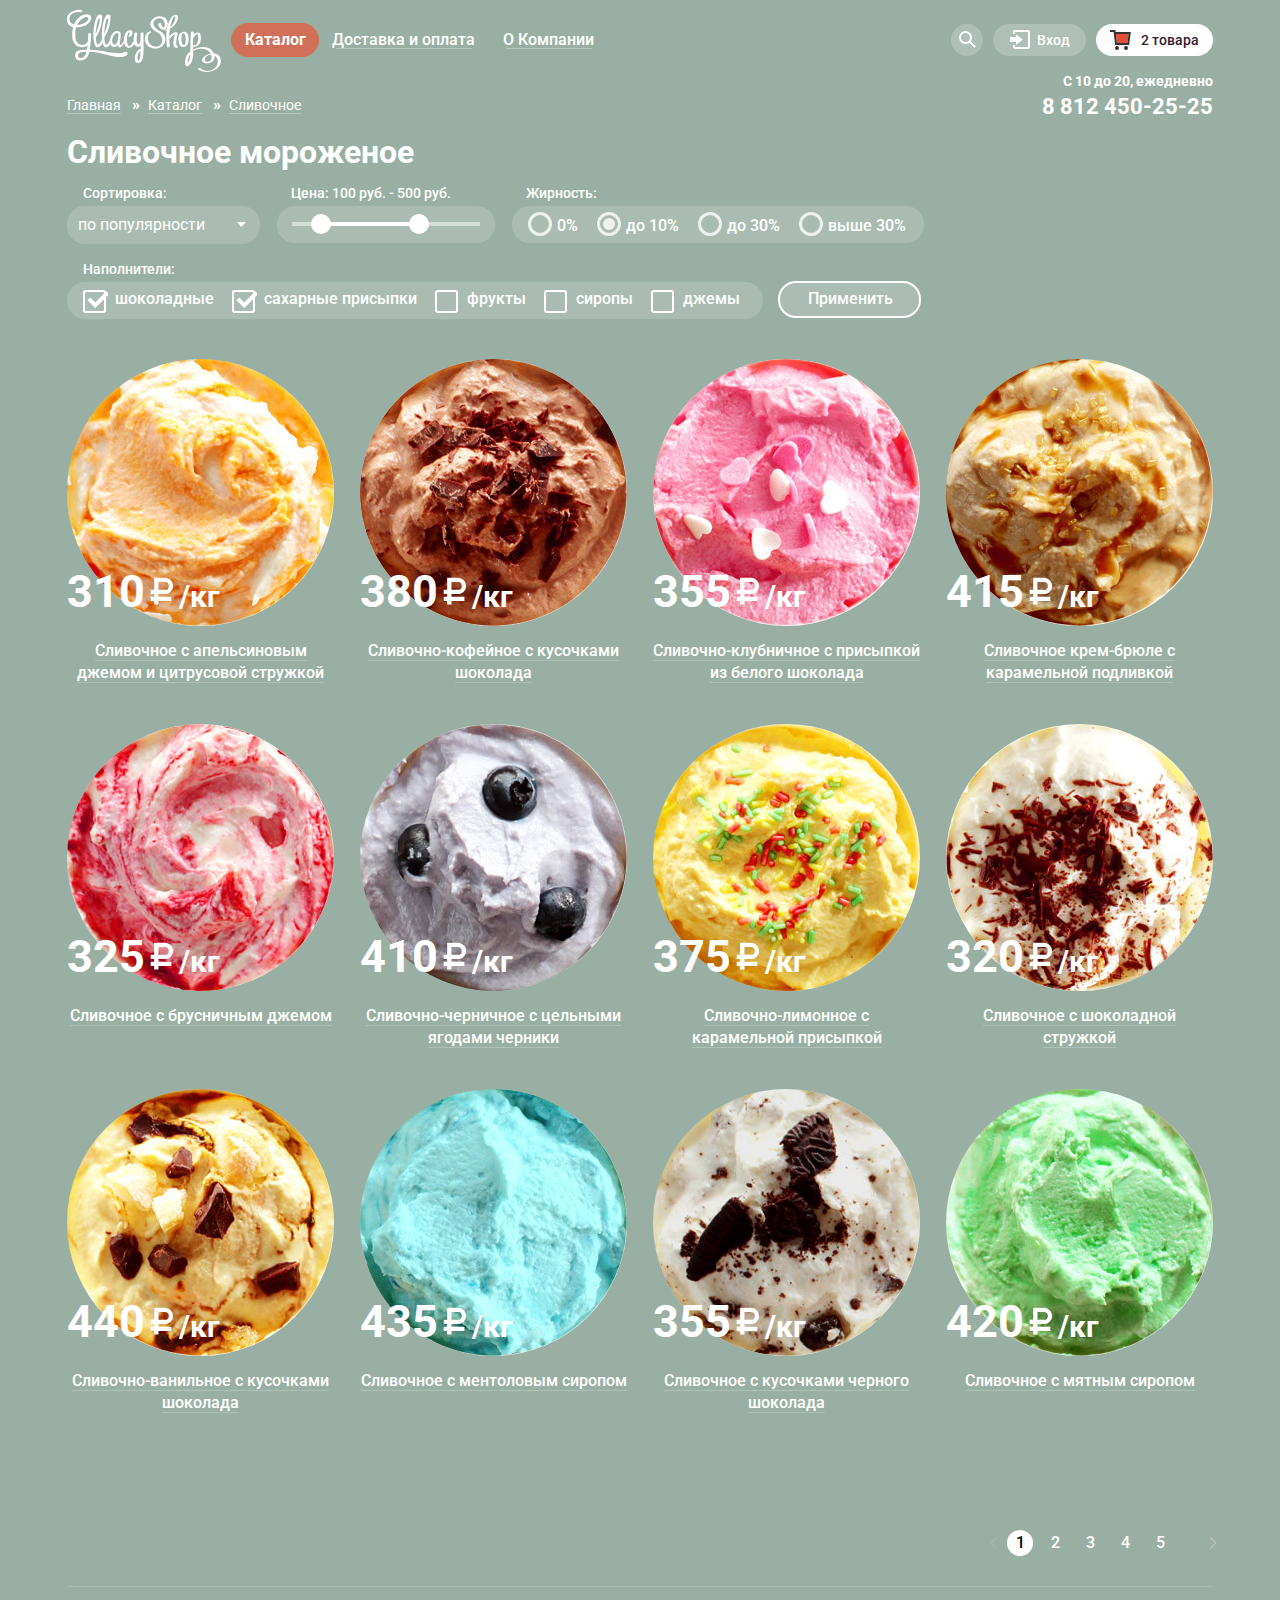
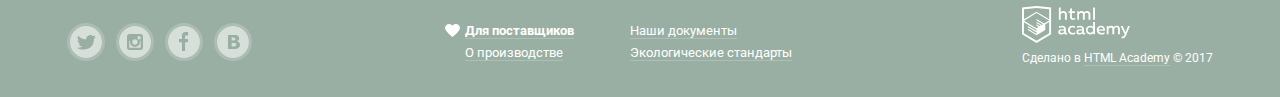
==== commit 0c4d0695: "финальные правки" ====
--- a/catalog.html
+++ b/catalog.html
@@ -48,7 +48,7 @@
         <ul class="user_navigation_list">
           <li class="user_navigation dropdown-wrp" tabindex="0">
             <a href="#" class="user_nav_link">
-              <svg xmlns="http://www.w3.org/2000/svg" xmlns:xlink="http://www.w3.org/1999/xlink" width="17" height="17" viewBox="0 0 17 17"><path fill="#fff" d="M16.958 15.527L11.75 10.32A6.455 6.455 0 0 0 13 6.5 6.5 6.5 0 1 0 6.5 13a6.465 6.465 0 0 0 3.839-1.263l5.205 5.204 1.414-1.414zM6.5 11C4.019 11 2 8.981 2 6.5S4.019 2 6.5 2 11 4.019 11 6.5 8.981 11 6.5 11z"/></svg>
+              <svg xmlns="http://www.w3.org/2000/svg" xmlns:xlink="http://www.w3.org/1999/xlink" width="17" height="17" viewBox="0 0 17 17"><path d="M16.958 15.527L11.75 10.32A6.455 6.455 0 0 0 13 6.5 6.5 6.5 0 1 0 6.5 13a6.465 6.465 0 0 0 3.839-1.263l5.205 5.204 1.414-1.414zM6.5 11C4.019 11 2 8.981 2 6.5S4.019 2 6.5 2 11 4.019 11 6.5 8.981 11 6.5 11z"/></svg>
 
                 <span aria-label="открыть форму для поиска"></span>
             </a>
@@ -183,7 +183,7 @@
         </form>
 
         <div class="icecreams">
-          <section class="icecream"  tabindex="0">
+          <article class="icecream"  tabindex="0">
             <div class="icecream_inner">
               <div class="icecreams_container_image">
                 <img src="img/orange-jam.jpg" width="267" height="267" alt="Цитрусовое">
@@ -200,8 +200,8 @@
             <div class="icecream_btn">
               <a class="btn hidden-btn">Быстрый просмотр</a>
             </div>
-          </section>
-          <section class="icecream"  tabindex="0">
+          </article> 
+          <article class="icecream"  tabindex="0">
             <div class="icecream_inner">
               <div class="icecreams_container_image">
                 <img src="img/coffee.jpg" width="267" height="267" alt="Кофейное">
@@ -218,8 +218,8 @@
             <div class="icecream_btn"  >
               <a class="btn hidden-btn">Быстрый просмотр</a>
             </div>
-          </section>
-          <section class="icecream"  tabindex="0">
+          </article> 
+          <article class="icecream"  tabindex="0">
             <div class="icecream_inner">
               <div class="icecreams_container_image">
                 <img src="img/strawberry.jpg" width="267" height="267" alt="Клубничное">
@@ -236,8 +236,8 @@
             <div class="icecream_btn">
               <a class="btn hidden-btn">Быстрый просмотр</a>
             </div>
-          </section>
-          <section class="icecream"  tabindex="0">
+          </article> 
+          <article class="icecream"  tabindex="0">
             <div class="icecream_inner">
               <div class="icecreams_container_image">
                 <img src="img/brulee.jpg" width="267" height="267" alt="Брюле">
@@ -254,8 +254,8 @@
             <div class="icecream_btn">
               <a class="btn hidden-btn">Быстрый просмотр</a>
             </div>
-          </section> 
-          <section class="icecream"  tabindex="0">
+          </article>  
+          <article class="icecream"  tabindex="0">
             <div class="icecream_inner">
               <div class="icecreams_container_image">
                 <img src="img/lingonberry.jpg" width="267" height="267" alt="Брусничное">
@@ -272,8 +272,8 @@
             <div class="icecream_btn">
               <a class="btn hidden-btn">Быстрый просмотр</a>
             </div>
-          </section>
-          <section class="icecream"  tabindex="0">
+          </article> 
+          <article  class="icecream"  tabindex="0">
             <div class="icecream_inner">
               <div class="icecreams_container_image">
                 <img src="img/bluberry.jpg" width="267" height="267" alt="Черничное">
@@ -290,8 +290,8 @@
             <div class="icecream_btn"  >
               <a class="btn hidden-btn">Быстрый просмотр</a>
             </div>
-          </section>
-          <section class="icecream"  tabindex="0">
+          </article> 
+          <article class="icecream"  tabindex="0">
             <div class="icecream_inner">
               <div class="icecreams_container_image">
                 <img src="img/lemon.jpg" width="267" height="267" alt="Лимонное">
@@ -308,8 +308,8 @@
             <div class="icecream_btn">
               <a class="btn hidden-btn">Быстрый просмотр</a>
             </div>
-          </section>
-          <section class="icecream"  tabindex="0">
+          </article> 
+          <article class="icecream"  tabindex="0">
             <div class="icecream_inner">
               <div class="icecreams_container_image">
                 <img src="img/chocolatу-chips.jpg" width="267" height="267" alt="С шоколадной стружкой">
@@ -326,9 +326,9 @@
             <div class="icecream_btn">
               <a class="btn hidden-btn">Быстрый просмотр</a>
             </div>
-          </section>
+          </article> 
            
-          <section class="icecream"  tabindex="0">
+          <article class="icecream"  tabindex="0">
             <div class="icecream_inner">
               <div class="icecreams_container_image">
                 <img src="img/vanilla-choco.jpg" width="267" height="267" alt="Ванильное">
@@ -345,8 +345,8 @@
             <div class="icecream_btn">
               <a class="btn hidden-btn">Быстрый просмотр</a>
             </div>
-          </section>
-          <section class="icecream"  tabindex="0">
+          </article> 
+          <article class="icecream"  tabindex="0">
             <div class="icecream_inner">
               <div class="icecreams_container_image">
                 <img src="img/menthol.jpg" width="267" height="267" alt="Ментоловое">
@@ -363,8 +363,8 @@
             <div class="icecream_btn"  >
               <a class="btn hidden-btn">Быстрый просмотр</a>
             </div>
-          </section>
-          <section class="icecream"  tabindex="0">
+          </article> 
+          <article class="icecream"  tabindex="0">
             <div class="icecream_inner">
               <div class="icecreams_container_image">
                 <img src="img/chocolate-pieces.jpg" width="267" height="267" alt="С черным шоколадом">
@@ -381,8 +381,8 @@
             <div class="icecream_btn">
               <a class="btn hidden-btn">Быстрый просмотр</a>
             </div>
-          </section>
-          <section class="icecream"  tabindex="0">
+          </article>
+          <article class="icecream"  tabindex="0">
             <div class="icecream_inner">
               <div class="icecreams_container_image">
                 <img src="img/mint.jpg" width="267" height="267" alt="Мятное">
@@ -399,7 +399,7 @@
             <div class="icecream_btn">
               <a class="btn hidden-btn">Быстрый просмотр</a>
             </div>
-          </section>
+          </article> 
         </div>
         <nav class="paginator__nav">              
           <ul class="paginator_list">
@@ -443,7 +443,7 @@
           <li class="social_button">
             <a class="button--inst" href="#">
               <span aria-label="Инстаграм"></span>
-              <svg version="1.1" id="Layer_1" xmlns="http://www.w3.org/2000/svg" xmlns:xlink="http://www.w3.org/1999/xlink" x="0px" y="0px"width="32px" height="32px" viewBox="0 0 32 32" enable-background="new 0 0 32 32" xml:space="preserve">
+              <svg version="1.1" id="Layer_1" xmlns="http://www.w3.org/2000/svg" xmlns:xlink="http://www.w3.org/1999/xlink" x="0px" y="0px" width="32px" height="32px" viewBox="0 0 32 32" enable-background="new 0 0 32 32" xml:space="preserve">
                 <g>
                   <path fill="#FFFFFF" d="M20.916,16c0,2.728-2.211,4.938-4.938,4.938S11.039,18.728,11.039,16c0-0.394,0.051-0.773,0.138-1.14h-0.897v6.838h11.396V14.86h-0.897C20.865,15.227,20.916,15.606,20.916,16z" />
                   <path fill="#FFFFFF" d="M15.978,18.659c1.466,0,2.659-1.193,2.659-2.659s-1.193-2.659-2.659-2.659c-1.466,0-2.659,1.193-2.659,2.659S14.511,18.659,15.978,18.659z" />
--- a/css/style.css
+++ b/css/style.css
@@ -339,6 +339,7 @@
 .container {
   width: 1146px;
   margin: 0 auto;
+  position: relative;
 }
 
 .main_header.container {
@@ -1463,7 +1464,7 @@
 .map_form {
   position: absolute;
   top: -375px;
-  right: 220px;
+  right: 0px;
   display: -webkit-box;
   display: -ms-flexbox;
   display: flex;
@@ -1963,9 +1964,9 @@
 }
 
 select[name=sort] {
-width: 330px;
+width: 100%;
 margin: 0;
-padding: 8px 22px 7px 11px;
+padding: 10px 22px 10px 11px;
 color: #fff;
 background-color: #aabcb2;
 background-image: url("../img/select-arrow.svg");
@@ -1973,6 +1974,7 @@
 background-position: 170px center;
 border: 0;
 min-height: 32px;
+-webkit-appearance: none;
 }
 
 .btn-filter, .container-buttons, .filter-cost, input[type=range], select[name=sort] {
@@ -2127,10 +2129,11 @@
 
 fieldset:nth-of-type(2) .container-buttons {
 padding-right: 5px;
+display: flex;
 }
 
 fieldset:last-of-type label {
-margin-right: 16px;
+margin-right: 18px;
 padding-left: 32px;
 }
 
